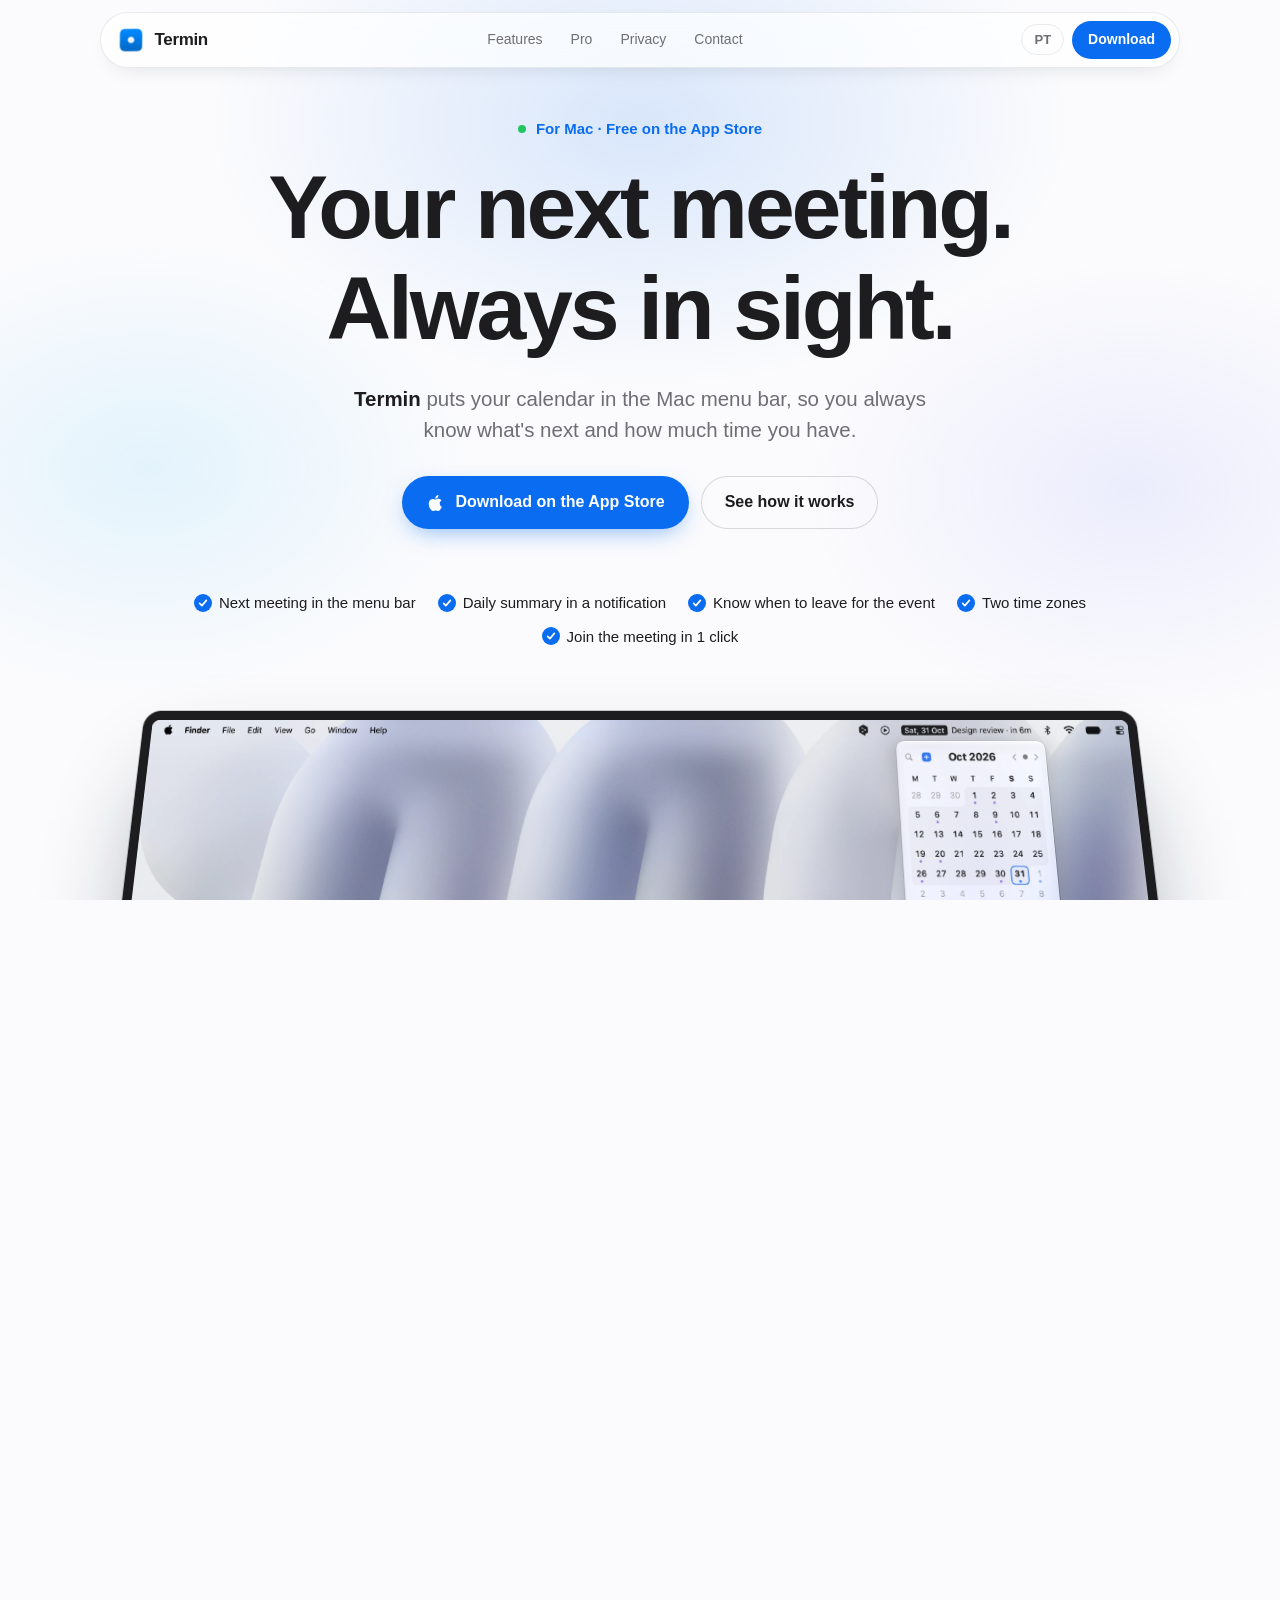
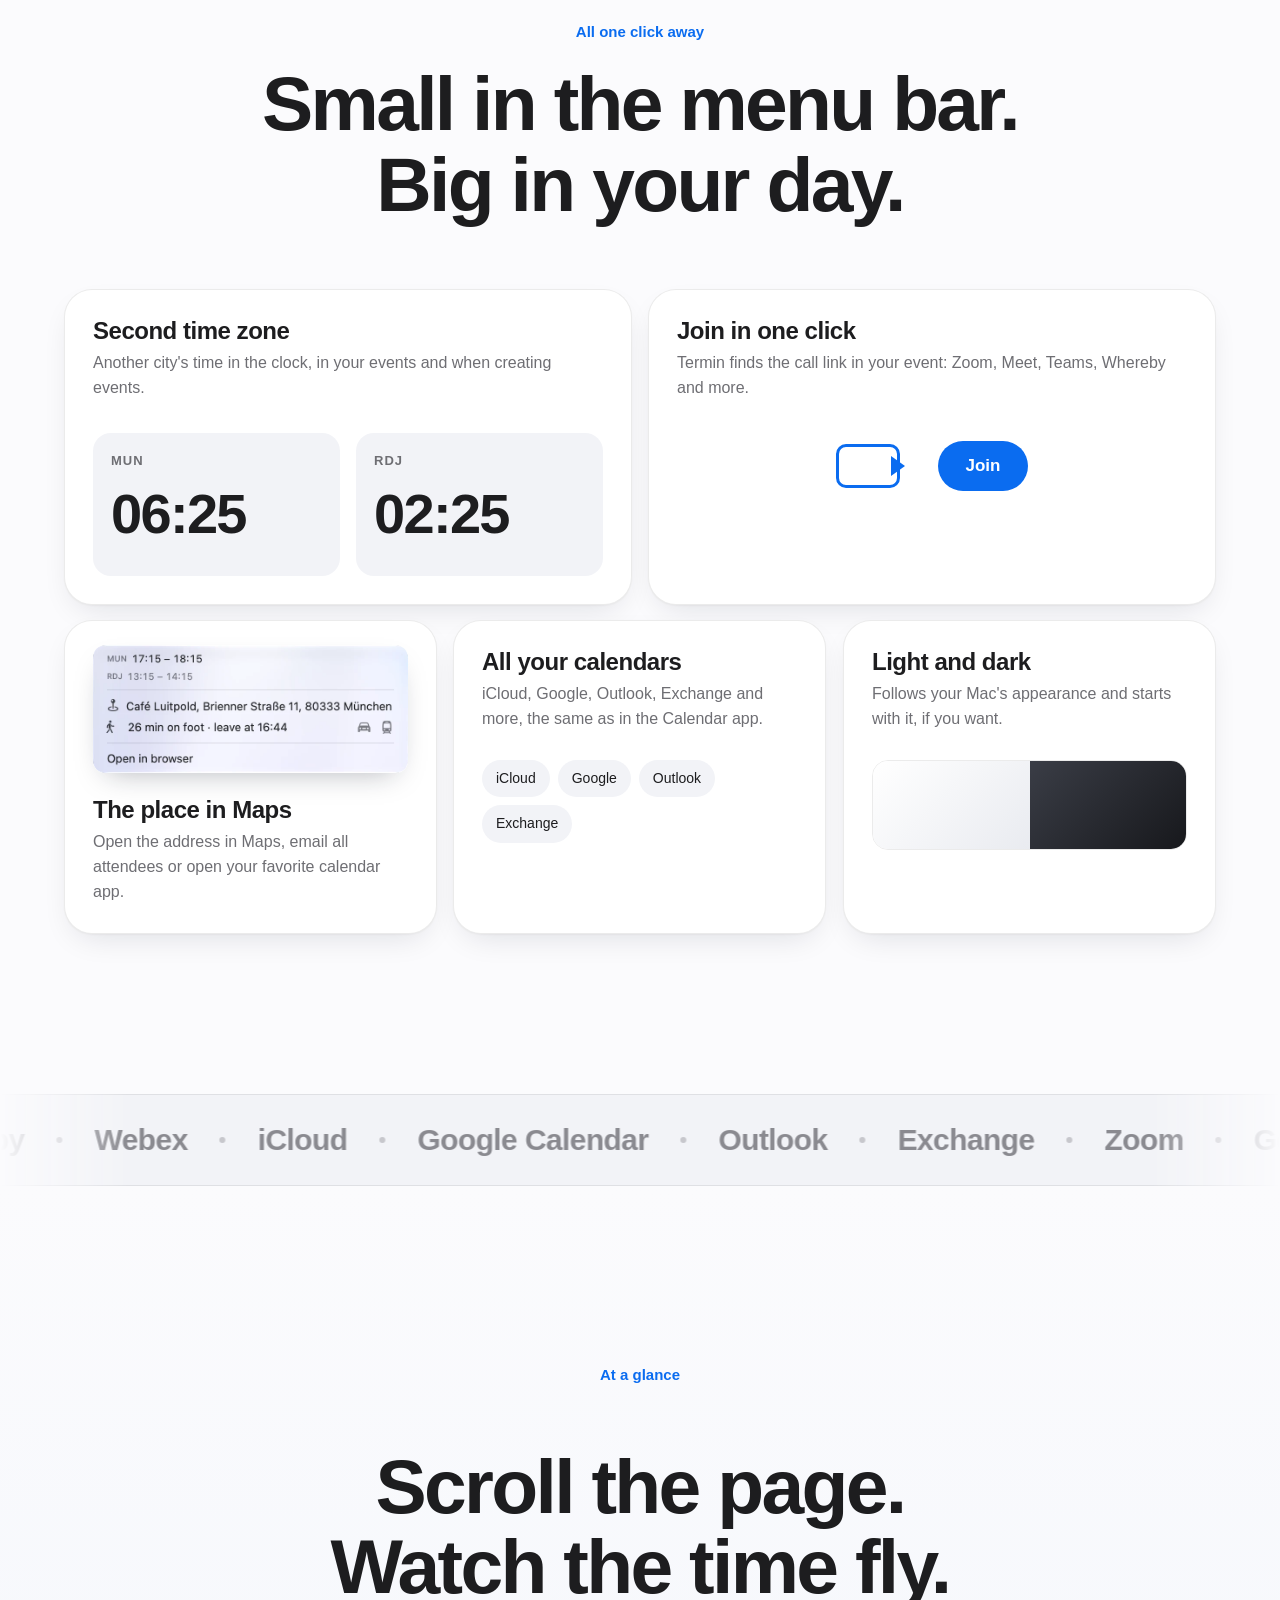
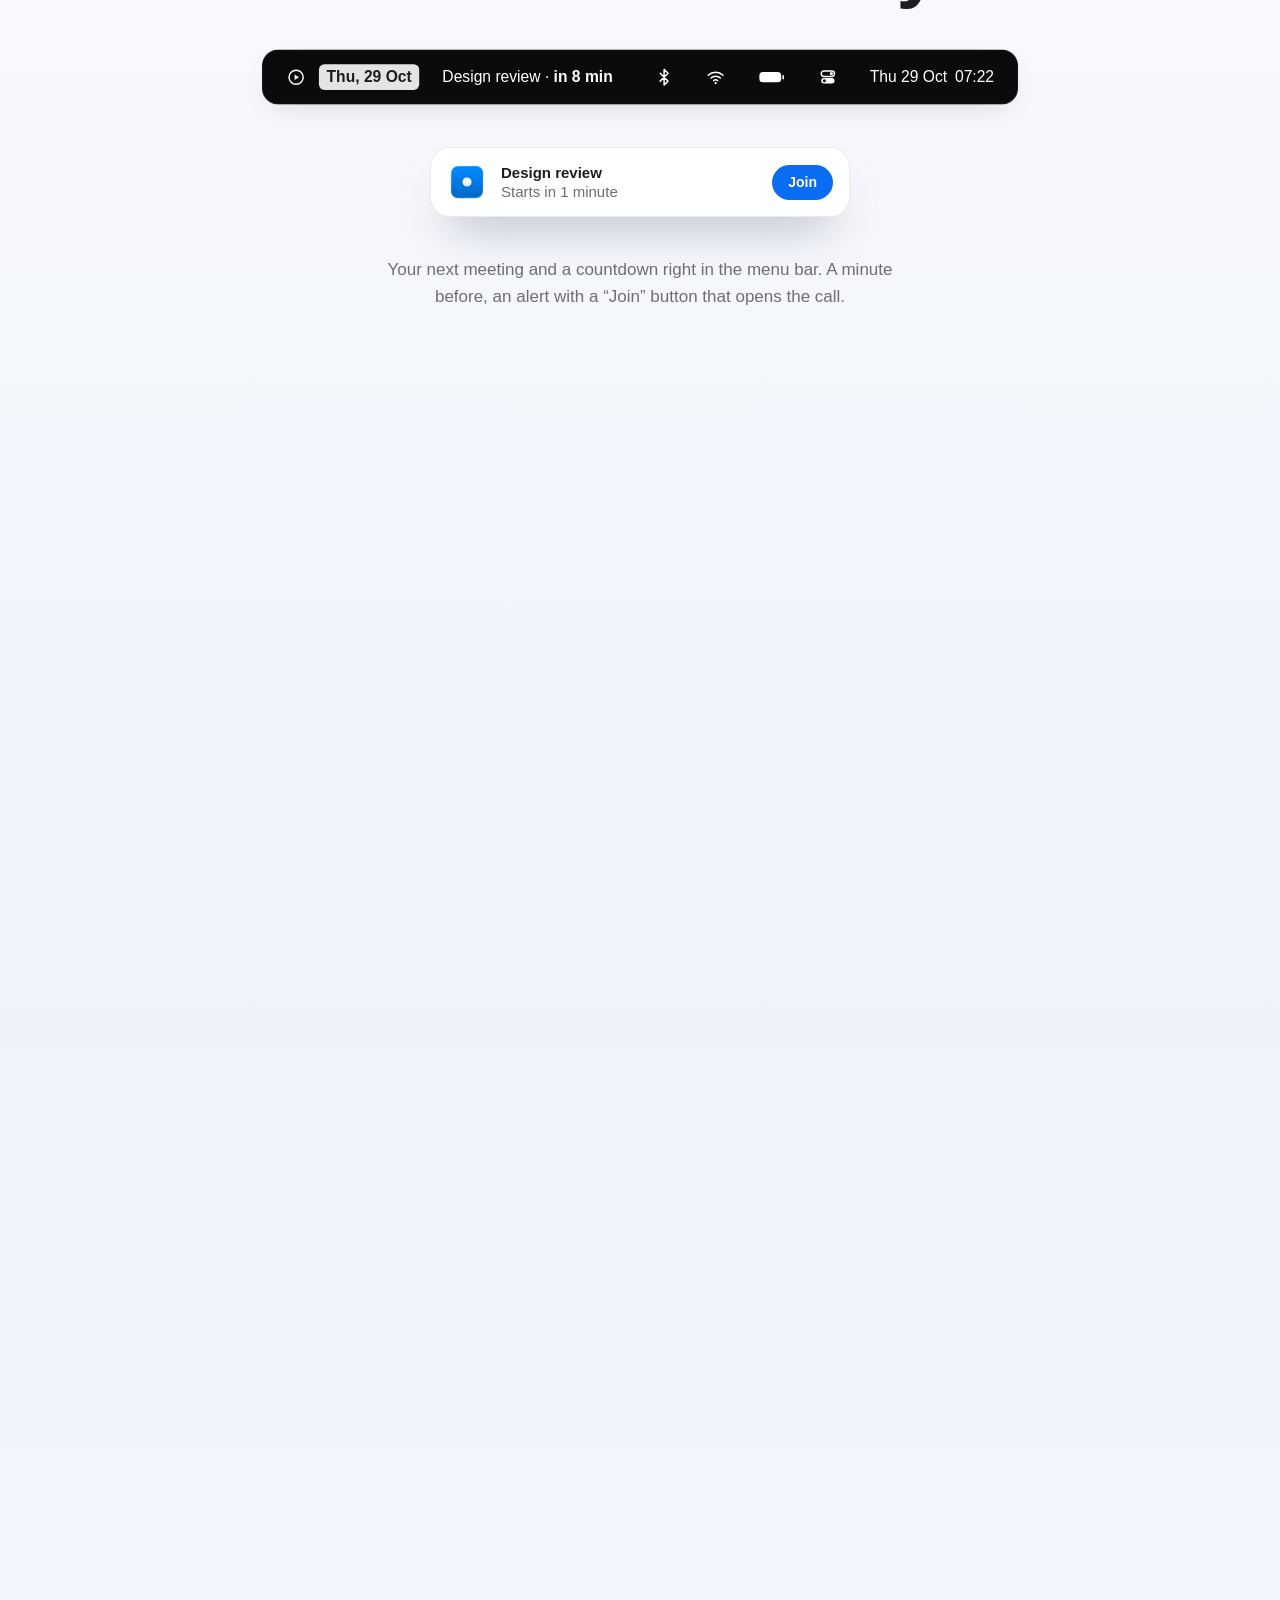
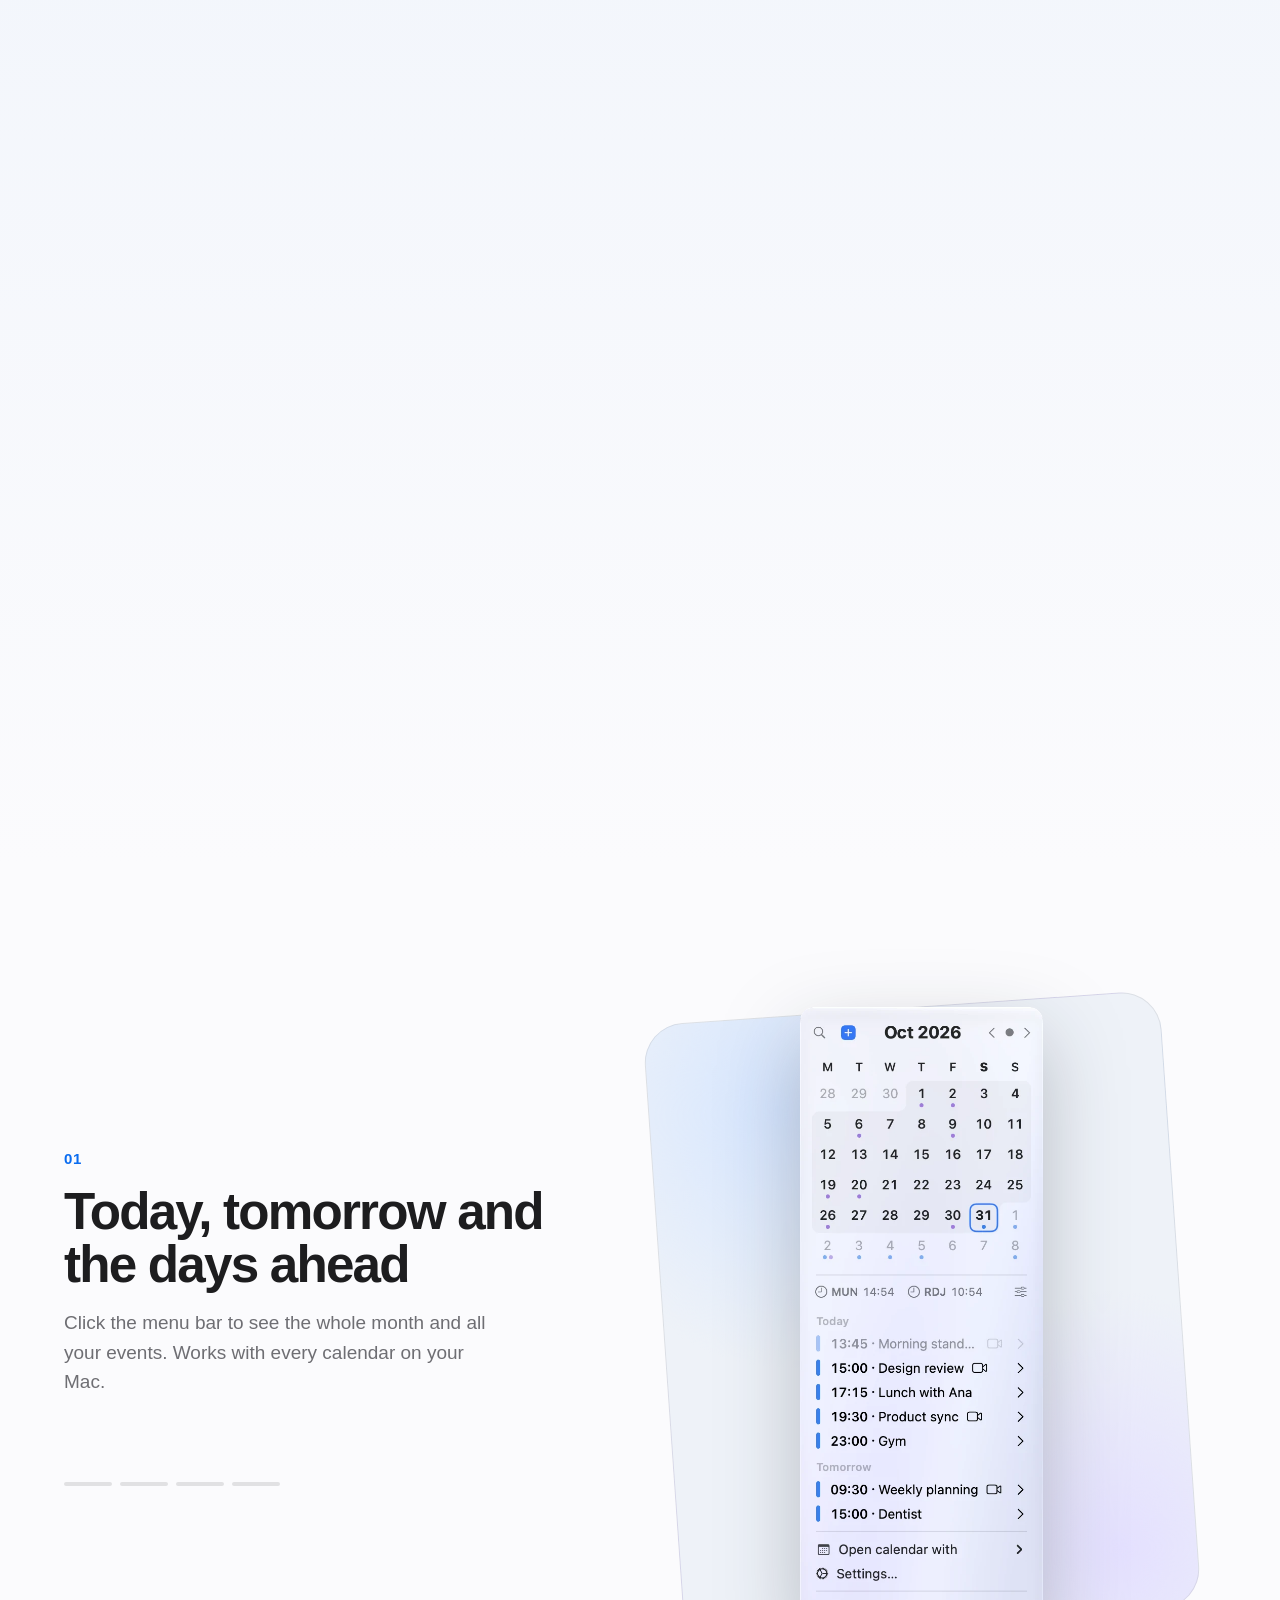
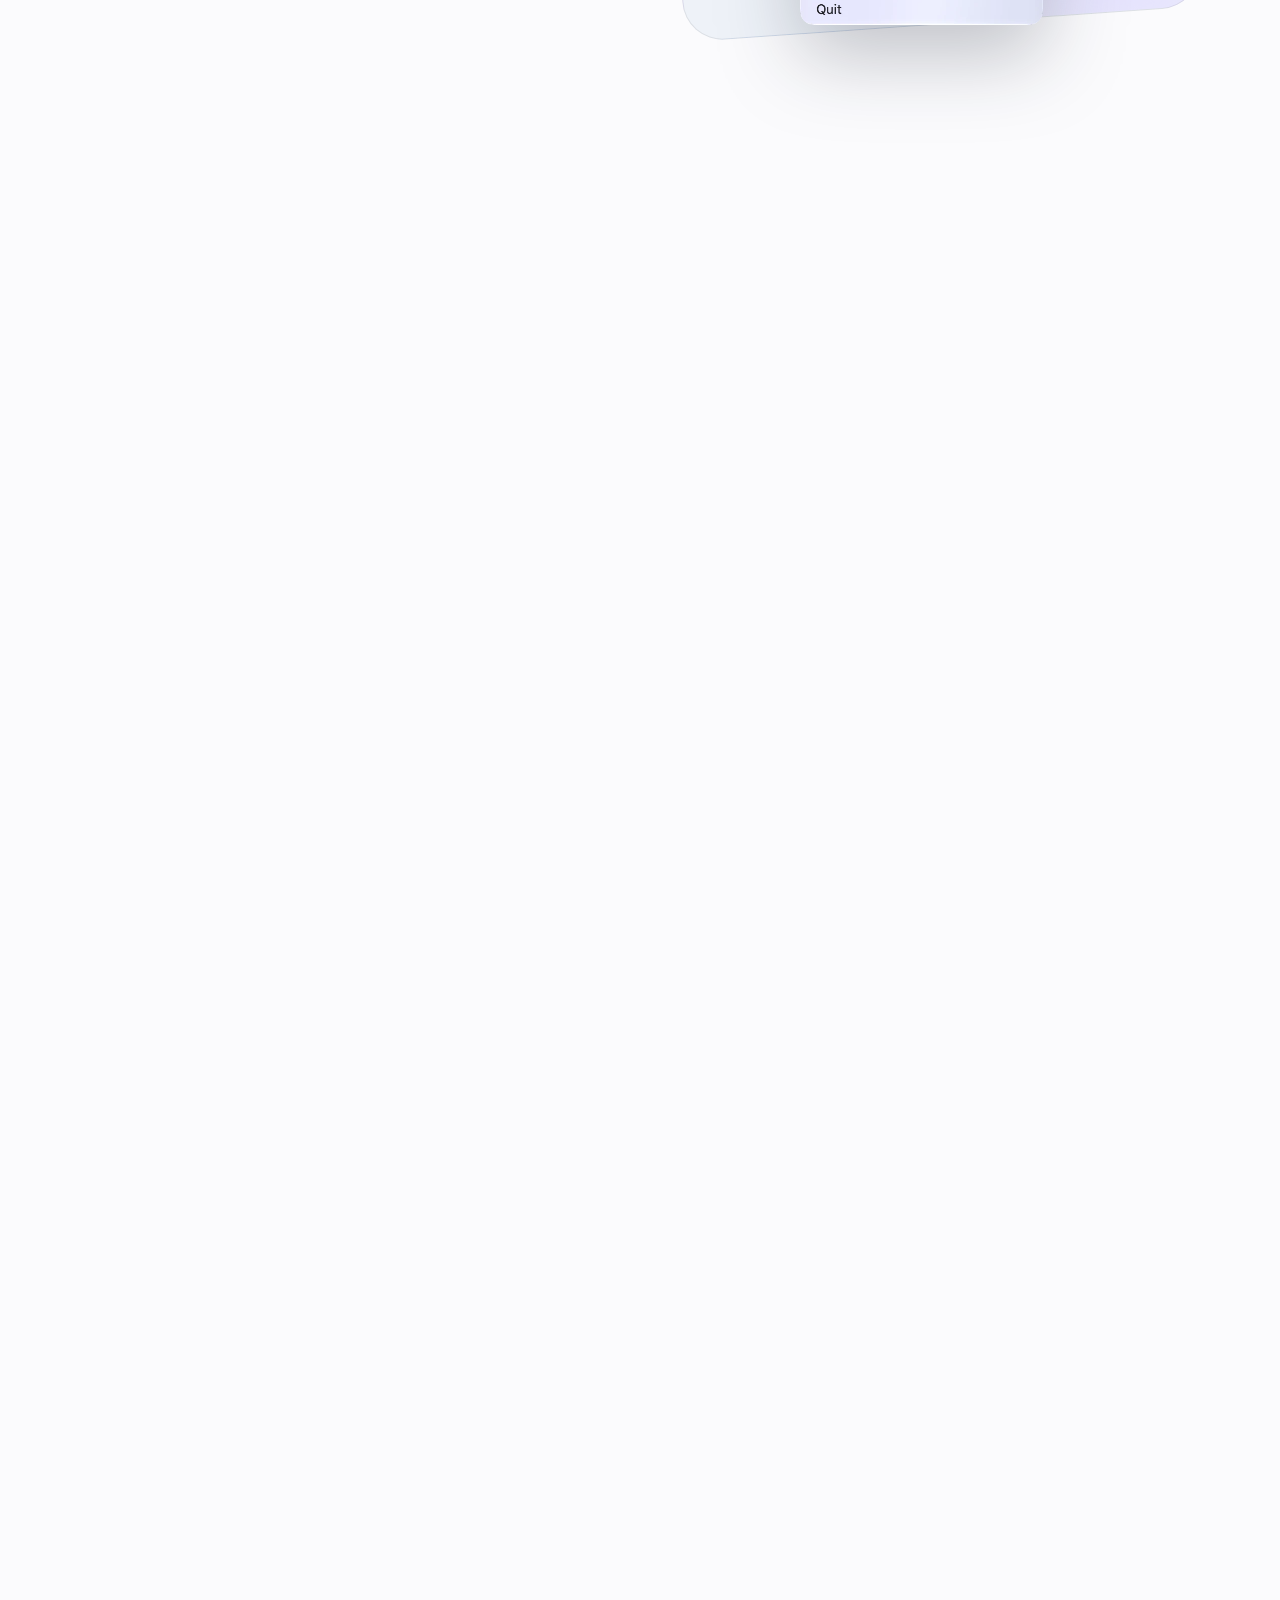
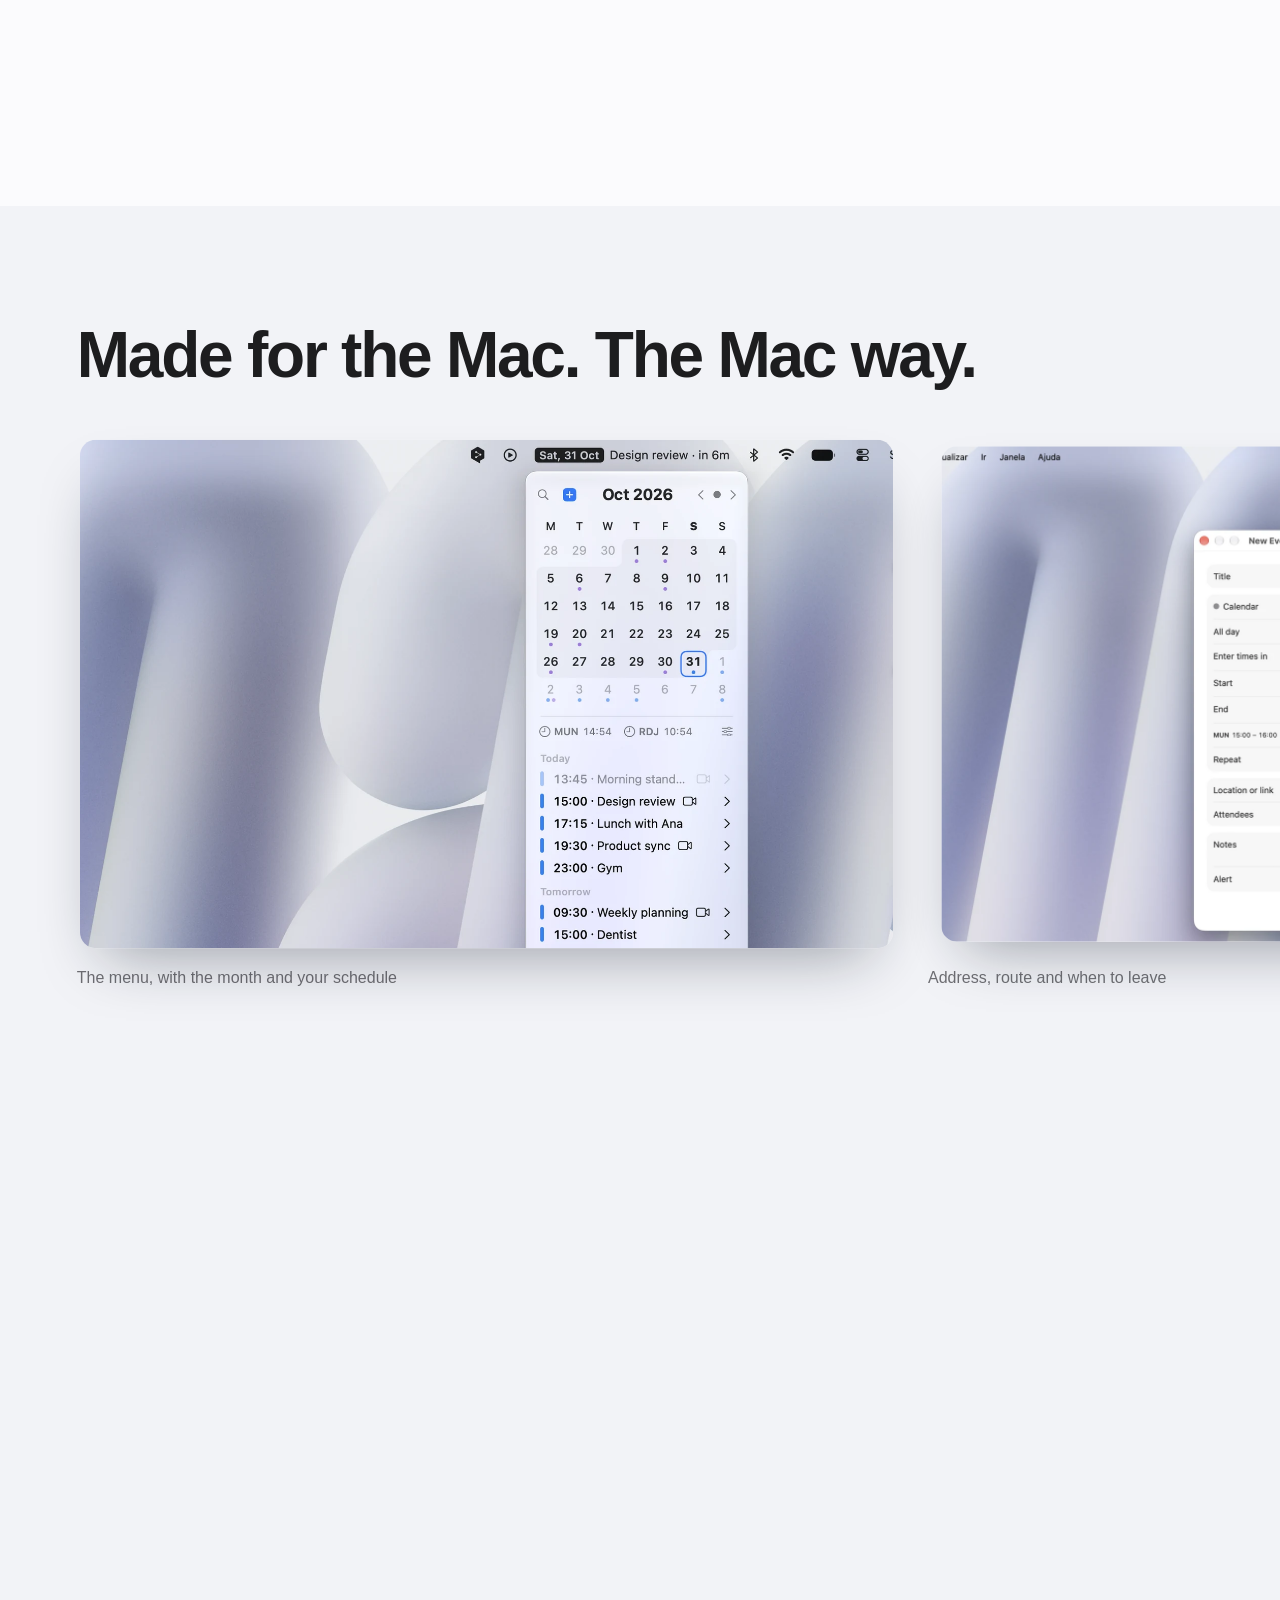
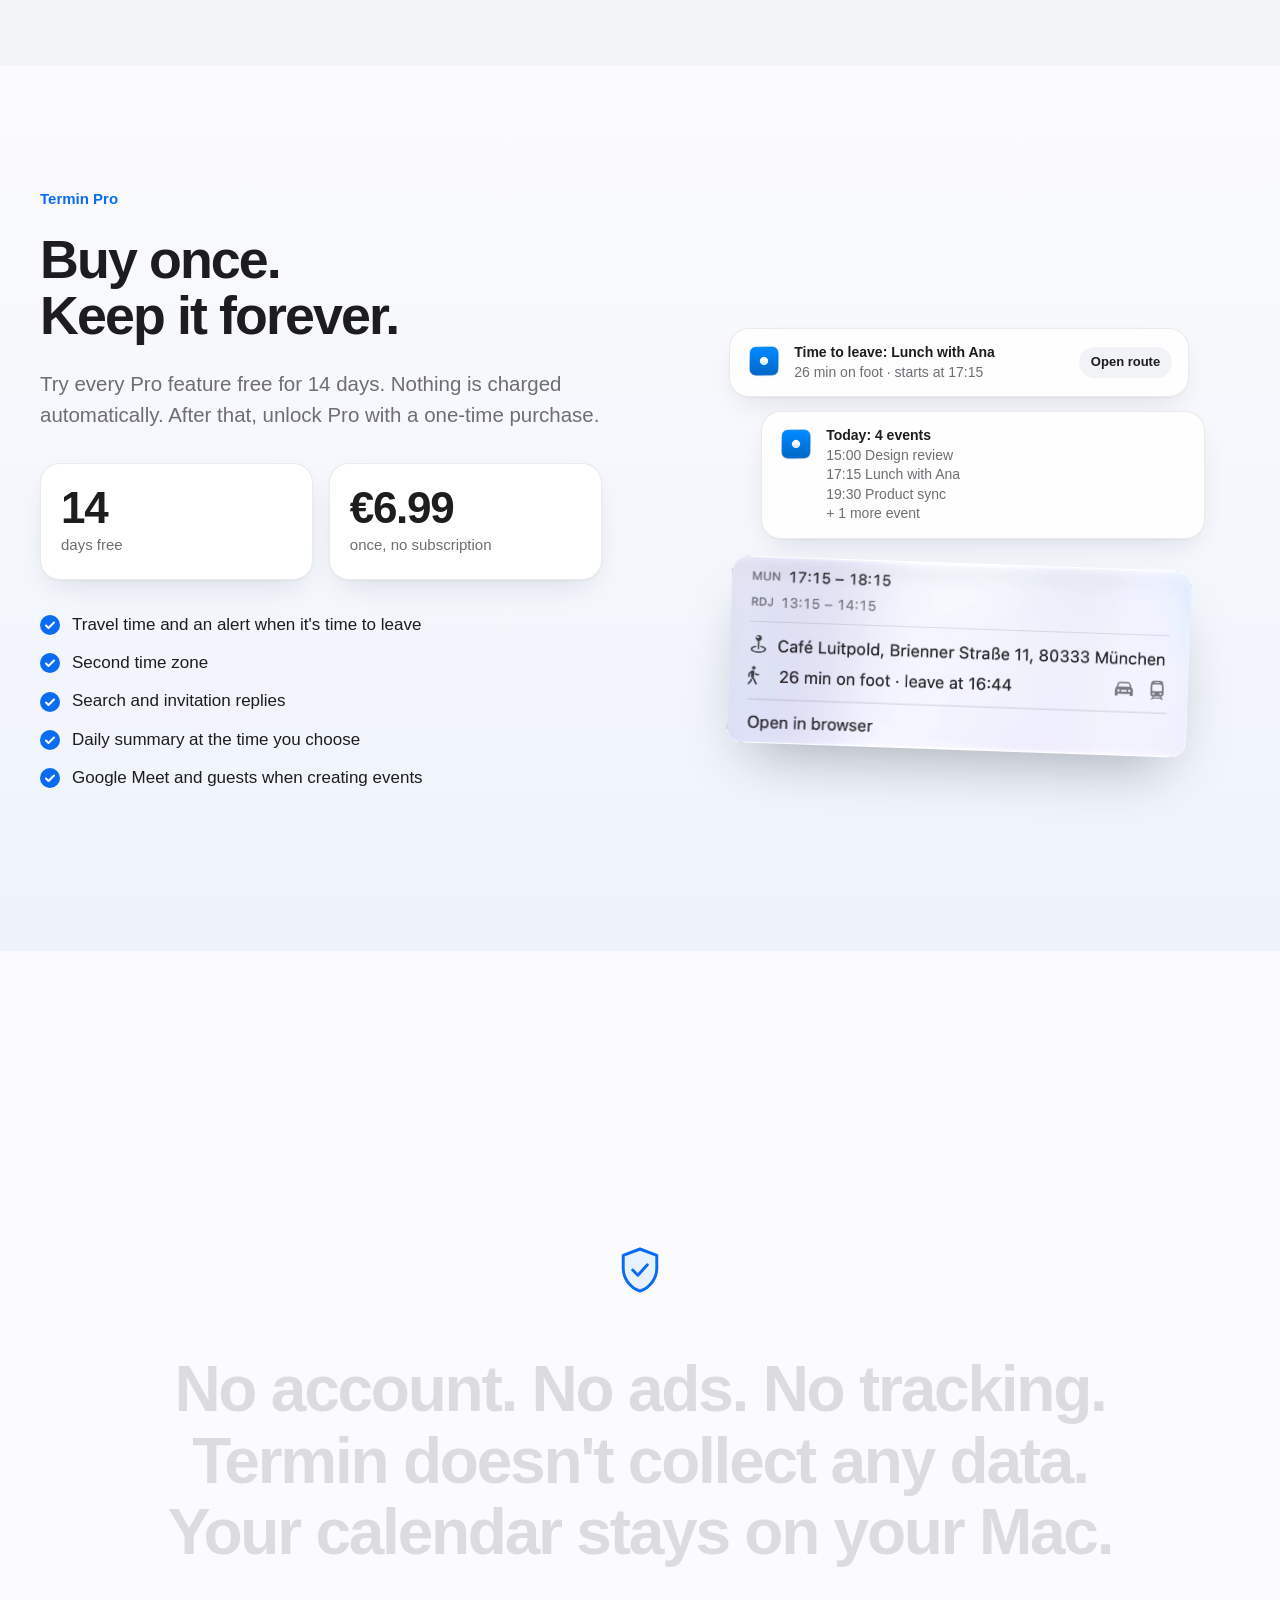
==== index.html @ 8d55aa84 "Landing: "Pequeno na barra" logo depois da abertura Co-Authored-By: Claude Opus 5.5 <noreply@anthrop" ====
<!doctype html>
<html lang="pt-BR">
<head>
<meta charset="utf-8">
<meta name="viewport" content="width=device-width, initial-scale=1">
<title>Termin – Sua próxima reunião na barra de menus do Mac</title>
<meta name="description" content="O Termin coloca a sua próxima reunião na barra de menus do Mac. Entre nas chamadas com um clique, saiba a hora de sair e veja dois fusos horários.">
<meta property="og:title" content="Termin – Sua próxima reunião, sempre à vista">
<meta property="og:description" content="Sua agenda na barra de menus do Mac. Sem conta, sem anúncios, sem rastreamento.">
<meta property="og:image" content="https://termin-app.com/img/tela.webp">
<meta property="og:url" content="https://termin-app.com/">
<link rel="canonical" href="https://termin-app.com/">
<meta name="theme-color" content="#fbfbfd">
<link rel="icon" href="img/icon.png">
<link rel="stylesheet" href="landing.css?v=18">
  <!-- Umami: estatísticas do site, sem cookies; só conta em termin-app.com -->
  <script defer src="https://cloud.umami.is/script.js" data-website-id="2b78b34d-9ec8-4ce2-b9a3-627e3583dc4f" data-domains="termin-app.com"></script>
</head>
<body>

<div class="progress" aria-hidden="true"></div>

<header class="nav">
  <a class="brand" href="#top"><img src="img/icon.png" alt=""><span>Termin</span></a>
  <nav>
    <a href="#recursos" data-i18n="nav.features">Recursos</a>
    <a href="#pro">Pro</a>
    <a href="#privacidade" data-i18n="nav.privacy">Privacidade</a>
    <button type="button" class="link-btn" data-contact data-umami-event="Abriu contato" data-umami-event-local="menu" data-i18n="foot.contact">Contato</button>
  </nav>
  <div class="nav-end">
    <button class="lang" type="button" aria-label="Language" data-umami-event="Trocou idioma">EN</button>
    <a class="btn btn-small store-link" href="#baixar" data-umami-event="Clique App Store" data-umami-event-local="menu" data-i18n="cta.short">Baixar</a>
  </div>
</header>

<main id="top">

  <!-- 1. Abertura: o Mac inclinado que se endireita com o scroll -->
  <section class="hero" data-scroll>
    <div class="sticky">
      <div class="glow" aria-hidden="true"></div>
      <div class="hero-text">
        <p class="eyebrow"><span class="dot"></span><span data-i18n="hero.eyebrow">Para Mac · Grátis na App Store</span></p>
        <h1>
          <span class="line"><span data-i18n="hero.t1">Sua próxima reunião.</span></span>
          <span class="line"><em data-i18n="hero.t2">Sempre à vista.</em></span>
        </h1>
        <p class="lead" data-i18n-html="hero.lead">O <b>Termin</b> coloca a sua agenda na barra de menus do Mac, para você sempre saber o que vem a seguir e quanto tempo ainda tem.</p>
        <div class="actions">
          <a class="btn store-link" href="#baixar" data-umami-event="Clique App Store" data-umami-event-local="topo"><svg viewBox="0 0 24 24" aria-hidden="true"><path d="M16.4 12.6c0-2.4 2-3.6 2.1-3.7-1.1-1.7-2.9-1.9-3.5-1.9-1.5-.2-2.9.9-3.7.9-.8 0-1.9-.9-3.2-.8-1.6 0-3.1 1-4 2.4-1.7 3-.4 7.4 1.2 9.8.8 1.2 1.8 2.5 3 2.4 1.2 0 1.7-.8 3.1-.8 1.5 0 1.9.8 3.2.8 1.3 0 2.2-1.2 3-2.4.9-1.4 1.3-2.7 1.3-2.8-.1 0-2.5-1-2.5-3.9zM14 5.5c.7-.8 1.1-1.9 1-3-1 0-2.1.7-2.8 1.5-.6.7-1.2 1.8-1 2.9 1 .1 2.1-.6 2.8-1.4z"/></svg><span data-i18n="cta.store">Baixar na App Store</span></a>
          <a class="btn btn-ghost" href="#recursos" data-umami-event="Ver como funciona" data-i18n="hero.more">Ver como funciona</a>
        </div>
        <ul class="perks">
          <li><svg viewBox="0 0 16 16" aria-hidden="true"><path d="M3.5 8.5l3 3 6-7"/></svg><span data-i18n="hero.p1">Próxima reunião na barra de menus</span></li>
          <li><svg viewBox="0 0 16 16" aria-hidden="true"><path d="M3.5 8.5l3 3 6-7"/></svg><span data-i18n="hero.p2">Resumo do dia numa notificação</span></li>
          <li><svg viewBox="0 0 16 16" aria-hidden="true"><path d="M3.5 8.5l3 3 6-7"/></svg><span data-i18n="hero.p3">Aviso da hora de sair para o evento</span></li>
          <li><svg viewBox="0 0 16 16" aria-hidden="true"><path d="M3.5 8.5l3 3 6-7"/></svg><span data-i18n="hero.p4">Dois fusos horários</span></li>
          <li><svg viewBox="0 0 16 16" aria-hidden="true"><path d="M3.5 8.5l3 3 6-7"/></svg><span data-i18n="hero.p5">Entrar na reunião com 1 clique</span></li>
        </ul>
      </div>
      <div class="mac">
        <div class="mac-screen">
          <img src="img/tela.webp" alt="O menu do Termin aberto na barra de menus do Mac" width="3168" height="1980">
        </div>
        <div class="mac-base" aria-hidden="true"></div>
      </div>
    </div>
  </section>

  <!-- 2. Grade de recursos: logo depois do zoom no Mac -->
  <section class="bento-wrap" id="recursos" data-track="2 detalhes">
    <p class="eyebrow center reveal" data-i18n="b.eyebrow">Tudo num clique</p>
    <h2 class="center reveal" data-i18n-html="b.title">Pequeno na barra.<br><em>Grande no dia a dia.</em></h2>
    <div class="bento">
      <div class="card tz reveal">
        <h3 data-i18n="b.tz.t">Segundo fuso horário</h3>
        <p data-i18n="b.tz.p">O horário de outra cidade no relógio, nos eventos e ao criar eventos.</p>
        <div class="clocks">
          <div><span>MUN</span><b data-tz="Europe/Berlin">--:--</b></div>
          <div><span>RDJ</span><b data-tz="America/Sao_Paulo">--:--</b></div>
        </div>
      </div>
      <div class="card join reveal">
        <h3 data-i18n="b.join.t">Entre com um clique</h3>
        <p data-i18n="b.join.p">O Termin encontra o link da chamada no evento: Zoom, Meet, Teams, Whereby e outros.</p>
        <div class="join-demo"><span class="cam"></span><span class="join-pill" data-i18n="cd.join">Entrar</span></div>
      </div>
      <div class="card detail reveal">
        <img src="img/deslocamento-detalhe.webp" alt="" loading="lazy">
        <h3 data-i18n="b.map.t">O local no Mapas</h3>
        <p data-i18n="b.map.p">Abra o endereço no Mapas, mande e-mail para os participantes ou abra seu app de calendário preferido.</p>
      </div>
      <div class="card all reveal">
        <h3 data-i18n="b.cal.t">Todas as suas agendas</h3>
        <p data-i18n="b.cal.p">iCloud, Google, Outlook, Exchange e outras, as mesmas do app Calendário.</p>
        <div class="chips"><span>iCloud</span><span>Google</span><span>Outlook</span><span>Exchange</span></div>
      </div>
      <div class="card theme reveal">
        <h3 data-i18n="b.theme.t">Claro e escuro</h3>
        <p data-i18n="b.theme.p">Segue a aparência do seu Mac e abre junto com ele, se você quiser.</p>
        <div class="theme-demo" aria-hidden="true"><span></span><span></span></div>
      </div>
    </div>
  </section>

  <!-- 3. Faixa de compatibilidade que corre com o scroll -->
  <section class="marquee" aria-label="Compatível com">
    <div class="track">
      <span>iCloud</span><i></i><span>Google Calendar</span><i></i><span>Outlook</span><i></i><span>Exchange</span><i></i><span>Zoom</span><i></i><span>Google Meet</span><i></i><span>Microsoft Teams</span><i></i><span>Whereby</span><i></i><span>Webex</span><i></i>
      <span>iCloud</span><i></i><span>Google Calendar</span><i></i><span>Outlook</span><i></i><span>Exchange</span><i></i><span>Zoom</span><i></i><span>Google Meet</span><i></i><span>Microsoft Teams</span><i></i><span>Whereby</span><i></i><span>Webex</span><i></i>
    </div>
  </section>

  <!-- 4. A contagem regressiva que anda com o scroll -->
  <section class="countdown" data-scroll data-track="3 contagem">
    <div class="sticky">
      <p class="eyebrow center" data-i18n="cd.eyebrow">Num relance</p>
      <h2 class="center" data-i18n-html="cd.title">Role a página.<br><em>O tempo passa.</em></h2>
      <div class="menubar" aria-hidden="true">
        <svg class="mb-play" viewBox="0 0 24 24"><circle cx="12" cy="12" r="9"/><path d="M10 8.5v7l5.5-3.5z" class="fill"/></svg>
        <span class="mb-date" data-i18n="cd.date">Qui, 29 out</span>
        <span class="mb-title">Design review · <b class="mb-left">em 8 min</b></span>
        <span class="mb-icons">
          <svg viewBox="0 0 24 24"><path d="M7 7l10 10-5 5V2l5 5L7 17"/></svg>
          <svg viewBox="0 0 24 24"><path d="M2.5 9.5a14 14 0 0 1 19 0M6 13a9 9 0 0 1 12 0M9.4 16.4a4 4 0 0 1 5.2 0"/><circle cx="12" cy="19.6" r="1.4" class="fill"/></svg>
          <svg class="mb-battery" viewBox="0 0 34 24"><rect x="1.5" y="5.5" width="28" height="13" rx="4.5" class="fill"/><path d="M32 10v4"/></svg>
          <svg viewBox="0 0 24 24"><rect x="3.5" y="4" width="17" height="7" rx="3.5"/><circle cx="16.5" cy="7.5" r="2" class="fill"/><rect x="3.5" y="13" width="17" height="7" rx="3.5" class="fill"/><circle cx="7.5" cy="16.5" r="2" class="hole"/></svg>
        </span>
        <span class="mb-day" data-i18n="cd.day">Qui 29 out</span>
        <span class="mb-clock">07:22</span>
      </div>
      <div class="toast" aria-hidden="true">
        <img src="img/icon.png" alt="">
        <div><b>Design review</b><span data-i18n="cd.toast">Começa em 1 minuto</span></div>
        <span class="toast-btn" data-i18n="cd.join">Entrar</span>
      </div>
      <p class="cd-caption center" data-i18n="cd.caption">A próxima reunião e a contagem regressiva direto na barra de menus. Um minuto antes, um aviso com o botão “Entrar”, que abre a chamada.</p>
    </div>
  </section>

  <!-- 5. História dos recursos: o texto muda e a imagem troca ao rolar -->
  <section class="story" data-scroll data-track="4 passos">
    <div class="sticky">
      <div class="story-text">
        <article class="step" data-step="0">
          <span class="num">01</span>
          <h3 data-i18n="s1.t">Hoje, amanhã e os próximos dias</h3>
          <p data-i18n="s1.p">Clique na barra e veja o mês inteiro e todos os seus eventos. Funciona com todas as agendas do seu Mac.</p>
        </article>
        <article class="step" data-step="1">
          <span class="num">02</span>
          <h3 data-i18n="s2.t">Saiba a hora de sair</h3>
          <p data-i18n="s2.p">Quanto tempo leva até cada evento, de carro, transporte público ou a pé, e um aviso na hora de sair.</p>
        </article>
        <article class="step" data-step="2">
          <span class="num">03</span>
          <h3 data-i18n="s3.t">Encontre qualquer evento</h3>
          <p data-i18n="s3.p">Busque por título ou participante e responda aos convites sem abrir outro app.</p>
        </article>
        <article class="step" data-step="3">
          <span class="num">04</span>
          <h3 data-i18n="s4.t">Crie eventos em segundos</h3>
          <p data-i18n="s4.p">Com link do Google Meet, convidados, alerta e um segundo fuso horário, direto da barra de menus.</p>
        </article>
        <div class="bars" aria-hidden="true"><i></i><i></i><i></i><i></i></div>
      </div>
      <div class="stage">
        <div class="stage-bg" aria-hidden="true"></div>
        <img class="shot" data-shot="0" src="img/menu.webp" alt="Calendário do mês e lista de eventos do Termin" loading="lazy">
        <img class="shot" data-shot="1" src="img/deslocamento.webp" alt="Tempo de deslocamento até o evento" loading="lazy">
        <img class="shot" data-shot="2" src="img/busca.webp" alt="Busca de eventos" loading="lazy">
        <img class="shot" data-shot="3" src="img/novo-evento.webp" alt="Janela de novo evento" loading="lazy">
      </div>
    </div>
  </section>

  <!-- 6. Galeria horizontal guiada pelo scroll vertical -->
  <section class="gallery" data-scroll data-track="5 galeria">
    <div class="sticky">
      <h2 class="gallery-title"><span data-i18n="g.t1">Feito para o Mac.</span> <em data-i18n="g.t2">Do jeito do Mac.</em></h2>
      <div class="rail">
        <figure><img src="img/galeria-1.webp" alt="" loading="lazy"><figcaption data-i18n="g.c1">O menu, com o mês e a agenda</figcaption></figure>
        <figure><img src="img/galeria-4.webp" alt="" loading="lazy"><figcaption data-i18n="g.c2">Endereço, rota e hora de sair</figcaption></figure>
        <figure><img src="img/galeria-3.webp" alt="" loading="lazy"><figcaption data-i18n="g.c3">Busca instantânea</figcaption></figure>
        <figure><img src="img/galeria-2.webp" alt="" loading="lazy"><figcaption data-i18n="g.c4">Novo evento com dois fusos</figcaption></figure>
      </div>
    </div>
  </section>

  <!-- 7. Termin Pro -->
  <section class="pro" id="pro" data-scroll data-track="6 pro">
    <div class="pro-inner">
      <div class="pro-copy">
        <p class="eyebrow reveal">Termin Pro</p>
        <h2 class="reveal" data-i18n-html="pro.title">Compre uma vez.<br><em>Use para sempre.</em></h2>
        <p class="lead reveal" data-i18n="pro.lead">Experimente todas as funções Pro grátis por 14 dias. Nada é cobrado automaticamente. Depois, libere o Pro com uma compra única.</p>
        <div class="price reveal">
          <div><b class="count" data-to="14">0</b><span data-i18n="pro.days">dias grátis</span></div>
          <div><b data-i18n="pro.price">6,99 €</b><span data-i18n="pro.once">uma vez, sem assinatura</span></div>
        </div>
        <ul class="pro-list reveal">
          <li data-i18n="pro.l1">Tempo de deslocamento e aviso na hora de sair</li>
          <li data-i18n="pro.l2">Segundo fuso horário</li>
          <li data-i18n="pro.l3">Busca e resposta a convites</li>
          <li data-i18n="pro.l5">Resumo do dia no horário que você escolher</li>
          <li data-i18n="pro.l4">Google Meet e convidados ao criar eventos</li>
        </ul>
      </div>
      <div class="pro-visual">
        <div class="notif">
          <img src="img/icon.png" alt="">
          <div><b data-i18n="pro.n1.t">Hora de sair: Lunch with Ana</b><span data-i18n="pro.n1.b">26 min a pé · começa às 17:15</span></div>
          <span class="notif-btn" data-i18n="pro.n1.a">Abrir rota</span>
        </div>
        <div class="notif">
          <img src="img/icon.png" alt="">
          <div><b data-i18n="pro.n2.t">Hoje: 4 eventos</b><span>15:00 Design review<br>17:15 Lunch with Ana<br>19:30 Product sync<br><span data-i18n="pro.n2.more">+ 1 outro evento</span></span></div>
        </div>
        <img class="pro-shot" src="img/deslocamento-detalhe.webp" alt="Endereço e tempo de deslocamento até o evento" loading="lazy">
      </div>
    </div>
  </section>

  <!-- 8. Privacidade: as palavras acendem com o scroll -->
  <section class="privacy" id="privacidade" data-scroll data-track="7 privacidade">
    <div class="sticky">
      <div class="shield" aria-hidden="true"><svg viewBox="0 0 24 24"><path d="M12 2 4 5v6c0 5 3.4 9.7 8 11 4.6-1.3 8-6 8-11V5l-8-3z"/><path d="m8.5 12 2.5 2.5 4.5-5" fill="none"/></svg></div>
      <p class="words" data-i18n="priv.text">Sem conta. Sem anúncios. Sem rastreamento. O Termin não coleta nenhum dado. Sua agenda fica no seu Mac.</p>
    </div>
  </section>

  <!-- 9. Chamada final -->
  <section class="final" id="baixar" data-track="8 final">
    <img class="final-icon reveal" src="img/icon.png" alt="">
    <h2 class="reveal" data-i18n-html="final.title">Nunca mais chegue<br><em>atrasado numa reunião.</em></h2>
    <p class="lead reveal" data-i18n="final.lead">Grátis na Mac App Store. Termin Pro grátis por 14 dias.</p>
    <a class="btn btn-big store-link reveal" href="#baixar" data-umami-event="Clique App Store" data-umami-event-local="final"><svg viewBox="0 0 24 24" aria-hidden="true"><path d="M16.4 12.6c0-2.4 2-3.6 2.1-3.7-1.1-1.7-2.9-1.9-3.5-1.9-1.5-.2-2.9.9-3.7.9-.8 0-1.9-.9-3.2-.8-1.6 0-3.1 1-4 2.4-1.7 3-.4 7.4 1.2 9.8.8 1.2 1.8 2.5 3 2.4 1.2 0 1.7-.8 3.1-.8 1.5 0 1.9.8 3.2.8 1.3 0 2.2-1.2 3-2.4.9-1.4 1.3-2.7 1.3-2.8-.1 0-2.5-1-2.5-3.9zM14 5.5c.7-.8 1.1-1.9 1-3-1 0-2.1.7-2.8 1.5-.6.7-1.2 1.8-1 2.9 1 .1 2.1-.6 2.8-1.4z"/></svg><span data-i18n="cta.store">Baixar na App Store</span></a>
    <p class="small reveal" data-i18n="final.req">Requer macOS 14 ou posterior.</p>
  </section>
</main>

<footer class="foot">
  <span>© 2026 Termin</span>
  <a href="suporte.html" data-i18n="foot.support">Suporte</a>
  <a href="privacy.html" data-i18n="foot.privacy">Privacidade</a>
  <button type="button" class="link-btn" data-contact data-umami-event="Abriu contato" data-umami-event-local="rodape" data-i18n="foot.contact">Contato</button>
</footer>

<!-- Contato: abre pelo rodapé; a mensagem vai por e-mail via Web3Forms, sem expor o endereço -->
<dialog class="contact" aria-labelledby="contact-title">
  <button type="button" class="contact-close" aria-label="Fechar" data-close>×</button>
  <div class="maker">
    <span class="avatar"><img src="img/criador.webp" alt="" onerror="this.remove()"><span aria-hidden="true">M</span></span>
    <div>
      <p class="maker-name">Moreno</p>
      <p class="maker-role" data-i18n="ct.role">Criador do Termin</p>
    </div>
    <a class="linkedin" href="https://www.linkedin.com/in/morenolennertz/" target="_blank" rel="noopener" aria-label="LinkedIn">
      <svg viewBox="0 0 24 24" aria-hidden="true"><path d="M4.98 3.5a2.5 2.5 0 1 1 0 5 2.5 2.5 0 0 1 0-5zM3 9.5h4v11H3zM9.5 9.5h3.8v1.6h.06c.53-1 1.83-2.06 3.77-2.06 4.03 0 4.77 2.65 4.77 6.1v5.36h-4v-4.75c0-1.13-.02-2.59-1.58-2.59-1.58 0-1.82 1.23-1.82 2.5v4.84h-4z"/></svg>
    </a>
  </div>
  <h2 id="contact-title" data-i18n="ct.title">Fale comigo</h2>
  <p class="contact-lead" data-i18n="ct.lead">Dúvida, ideia ou problema com o Termin? Escreva aqui e eu respondo pessoalmente, normalmente em poucos dias.</p>
  <form class="contact-form" novalidate>
    <input type="hidden" name="access_key" value="7bbce34b-218b-4dae-94d8-d4169a8a37c3">
    <input type="hidden" name="subject" value="Termin: nova mensagem pelo site">
    <input type="checkbox" name="botcheck" class="hp" tabindex="-1" autocomplete="off">
    <label><span data-i18n="ct.name">Nome</span><input name="name" required autocomplete="name"></label>
    <label><span data-i18n="ct.email">E-mail</span><input name="email" type="email" required autocomplete="email"></label>
    <label><span data-i18n="ct.msg">Mensagem</span><textarea name="message" rows="5" required></textarea></label>
    <button class="btn" type="submit" data-i18n="ct.send">Enviar mensagem</button>
    <p class="contact-status" role="status" aria-live="polite"></p>
  </form>
</dialog>

<script src="landing.js?v=24"></script>
</body>
</html>
---- landing.css ----
:root {
  --bg: #fbfbfd;
  --bg2: #f2f3f7;
  --ink: #1d1d1f;
  --muted: #6e6e73;
  --soft: #86868b;
  --line: rgba(0, 0, 0, 0.08);
  --card: #ffffff;
  --blue: #0a6cf0;
  --blue-soft: #e8f1fe;
  --shadow: 0 1px 2px rgba(0, 0, 0, .04), 0 12px 32px -12px rgba(16, 24, 40, .14);
  --sans: -apple-system, BlinkMacSystemFont, "SF Pro Display", "Helvetica Neue", Inter, Arial, sans-serif;
  color-scheme: light;
}
* { box-sizing: border-box; }
html { scroll-behavior: smooth; }
body {
  margin: 0;
  background: var(--bg);
  color: var(--ink);
  font: 17px/1.55 var(--sans);
  -webkit-font-smoothing: antialiased;
  overflow-x: clip;
}
img { display: block; max-width: 100%; height: auto; }
a { color: inherit; text-decoration: none; }
h1, h2, h3 { margin: 0; letter-spacing: -0.035em; line-height: 1.05; font-weight: 700; }
h2 { font-size: clamp(40px, 6vw, 80px); }
/* Quebra as linhas dos títulos de forma equilibrada, sem uma palavra sozinha */
h1, h2 { text-wrap: balance; }
/* O título do Pro fica em meia coluna: menor para cada frase caber numa linha */
.pro-copy h2 { font-size: clamp(36px, 4.2vw, 60px); }
/* Segunda linha dos títulos: mesma fonte, em cinza */
em { font-style: normal; }
.center { text-align: center; }
.lead { color: var(--muted); font-size: clamp(17px, 1.6vw, 21px); max-width: 600px; }
.small { color: var(--muted); font-size: 14px; }

.eyebrow {
  display: inline-flex; align-items: center; gap: 10px;
  margin: 0 0 20px;
  color: var(--blue); font-size: 15px; font-weight: 600;
}
.eyebrow.center { display: flex; justify-content: center; }
.dot { width: 8px; height: 8px; border-radius: 50%; background: #22c55e; box-shadow: 0 0 0 0 rgba(34, 197, 94, .5); animation: pulse 2s infinite; }
@keyframes pulse { 70% { box-shadow: 0 0 0 10px rgba(34, 197, 94, 0); } 100% { box-shadow: 0 0 0 0 rgba(34, 197, 94, 0); } }

/* Botões */
.btn {
  display: inline-flex; align-items: center; gap: 10px;
  padding: 14px 24px; border-radius: 999px;
  background: var(--blue); color: #fff;
  font-weight: 600; font-size: 16px;
  transition: transform .25s cubic-bezier(.2, .8, .2, 1), box-shadow .25s, background .25s;
  box-shadow: 0 8px 24px -8px rgba(10, 108, 240, .55);
}
.btn:hover { transform: translateY(-2px); background: #0860d8; box-shadow: 0 14px 30px -10px rgba(10, 108, 240, .7); }
.btn svg { width: 20px; height: 20px; fill: currentColor; }
.btn-ghost { background: transparent; color: var(--ink); box-shadow: inset 0 0 0 1px rgba(0, 0, 0, .14); }
.btn-ghost:hover { background: rgba(0, 0, 0, .03); box-shadow: inset 0 0 0 1px rgba(0, 0, 0, .25); }
.btn-small { padding: 8px 16px; font-size: 14px; box-shadow: none; }
.btn-big { padding: 18px 32px; font-size: 18px; }

/* Barra de progresso e navegação */
.progress {
  position: fixed; inset: 0 0 auto 0; height: 2px; z-index: 60;
  background: var(--blue);
  transform-origin: 0 50%; transform: scaleX(var(--page, 0));
}
.nav {
  position: fixed; top: 12px; left: 50%; z-index: 50;
  transform: translateX(-50%);
  width: min(1080px, calc(100% - 32px));
  display: flex; align-items: center; justify-content: space-between; gap: 16px;
  padding: 8px 8px 8px 16px; border-radius: 999px;
  background: rgba(255, 255, 255, .72);
  backdrop-filter: blur(20px) saturate(180%); -webkit-backdrop-filter: blur(20px) saturate(180%);
  border: 1px solid var(--line);
  box-shadow: 0 8px 24px -16px rgba(16, 24, 40, .25);
}
.brand { display: flex; align-items: center; gap: 10px; font-weight: 700; letter-spacing: -0.02em; }
.brand img { width: 28px; height: 28px; }
.nav nav { display: flex; gap: 28px; font-size: 14px; color: var(--muted); }
.nav nav a:hover { color: var(--ink); }
.nav-end { display: flex; align-items: center; gap: 8px; }
.lang {
  font: 600 13px var(--sans); color: var(--muted); cursor: pointer;
  background: transparent; border: 1px solid var(--line); border-radius: 999px; padding: 7px 12px;
}
.lang:hover { color: var(--ink); }

/* Seções com scroll: a altura dá a duração, o .sticky fica preso na tela */
[data-scroll] { --p: 0; position: relative; }
.sticky { position: sticky; top: 0; height: 100vh; height: 100svh; overflow: hidden; }

/* 1. Abertura */
.hero { height: 340vh; }
.hero .sticky { perspective: 1400px; }
.glow {
  position: absolute; inset: -20% -10% auto; height: 120%;
  background:
    radial-gradient(40% 35% at 50% 28%, rgba(10, 108, 240, .14), transparent 70%),
    radial-gradient(30% 30% at 18% 60%, rgba(56, 189, 248, .12), transparent 70%),
    radial-gradient(30% 30% at 82% 62%, rgba(129, 140, 248, .12), transparent 70%);
  transform: translateY(calc(var(--p) * -20%)) scale(calc(1 + var(--p) * .3));
}
.hero-text {
  position: absolute; left: 0; right: 0; top: 13vh;
  display: flex; flex-direction: column; align-items: center; text-align: center;
  padding: 0 16px;
  opacity: calc(1 - var(--p) * 4.5);
  transform: translateY(calc(var(--p) * -14vh)) scale(calc(1 - var(--p) * .12));
}
.hero h1 { font-size: clamp(44px, 7vw, 100px); }
.hero h1 .line { display: block; overflow: hidden; padding-bottom: .08em; }
.hero h1 .line > * { display: inline-block; animation: rise 1.1s cubic-bezier(.2, .8, .2, 1) both; }
.hero h1 .line:nth-child(2) > * { animation-delay: .12s; }
@keyframes rise { from { transform: translateY(110%); } }
.hero .lead b { color: var(--ink); font-weight: 600; }
.hero .lead { margin: 20px auto 30px; animation: fade 1.2s .35s both; }
.perks {
  list-style: none; margin: 32px auto 0; padding: 0; max-width: 900px;
  display: flex; flex-wrap: wrap; justify-content: center; gap: 10px 22px;
  font-size: 15px; font-weight: 500; color: var(--ink);
  animation: fade 1.2s .65s both;
}
.perks li { display: flex; align-items: center; gap: 7px; }
.perks svg {
  width: 18px; height: 18px; padding: 3px; border-radius: 50%; flex: none;
  background: var(--blue); fill: none; stroke: #fff; stroke-width: 2.2; stroke-linecap: round; stroke-linejoin: round;
}
.hero .actions { display: flex; flex-wrap: wrap; gap: 12px; justify-content: center; animation: fade 1.2s .5s both; }
@keyframes fade { from { opacity: 0; transform: translateY(20px); } }

.mac {
  position: absolute; left: 50%; top: 79vh;
  width: min(1100px, 90vw);
  /* o transform vem do landing.js: endireita o Mac e depois aproxima a câmera do calendário */
  transform-origin: 50% 0;
  transform: translateX(-50%) rotateX(20deg) scale(.9);
  animation: macIn 1.4s .2s cubic-bezier(.2, .8, .2, 1) both;
}
@keyframes macIn { from { opacity: 0; translate: 0 80px; } }
.mac-screen {
  position: relative; border-radius: 18px; overflow: hidden;
  border: 10px solid #1d1d1f;
  box-shadow: 0 50px 100px -30px rgba(16, 24, 40, .45), 0 0 0 1px rgba(0, 0, 0, .2);
}
.mac-base {
  height: 16px; margin: 0 -6%;
  background: linear-gradient(#e3e4e8, #b9bbc2);
  border-radius: 0 0 20px 20px / 0 0 14px 14px;
  box-shadow: 0 20px 30px -16px rgba(16, 24, 40, .35);
}

/* 2. Faixa */
.marquee {
  position: relative; z-index: 2;
  border-block: 1px solid var(--line); background: var(--bg2);
  padding: 22px 0; overflow: hidden;
  -webkit-mask: linear-gradient(90deg, transparent, #000 10%, #000 90%, transparent);
  mask: linear-gradient(90deg, transparent, #000 10%, #000 90%, transparent);
}
.track { display: flex; align-items: center; gap: 32px; width: max-content; will-change: transform; }
.track span { font-size: clamp(20px, 2.4vw, 30px); font-weight: 600; letter-spacing: -0.02em; color: #8a8a90; white-space: nowrap; }
.track i { width: 6px; height: 6px; border-radius: 50%; background: #c7c7cc; flex: none; }

/* 3. Contagem regressiva */
.countdown { height: 320vh; background: linear-gradient(var(--bg), #eef3fb 50%, var(--bg)); }
.countdown .sticky { display: flex; flex-direction: column; align-items: center; justify-content: center; gap: 40px; padding: 0 16px; }
.menubar {
  display: flex; align-items: center; gap: .9em;
  max-width: 100%;
  padding: 14px clamp(14px, 2vw, 26px); border-radius: 18px;
  background: #0b0b0d; color: #fff; border: 1px solid rgba(255, 255, 255, .08);
  font-size: clamp(12px, 1.35vw, 17px); font-weight: 500; white-space: nowrap;
  box-shadow: var(--shadow);
  transform: scale(calc(.92 + min(var(--p), .3) * .26));
}
.mb-date { background: #e4e4e6; color: #1d1d1f; border-radius: 6px; padding: 1px 8px; font-weight: 600; }
.mb-title { padding: 2px 10px; border-radius: 8px; transition: background .3s, color .3s; }
.mb-title b { font-weight: 600; font-variant-numeric: tabular-nums; }
.menubar.now .mb-title { background: var(--blue); color: #fff; }
.mb-icons { display: flex; align-items: center; gap: 2.1em; margin: 0 1.2em; }
.mb-icons svg, .mb-play { width: 1.2em; height: 1.2em; flex: none; fill: none; stroke: #fff; stroke-width: 1.9; stroke-linecap: round; stroke-linejoin: round; }
.mb-icons svg .fill, .mb-play .fill { fill: #fff; stroke: none; }
.mb-icons svg .hole { fill: #0b0b0d; stroke: none; }
.mb-icons .mb-battery { width: 1.75em; }
.mb-day { margin-right: -.4em; }
.mb-clock { font-variant-numeric: tabular-nums; }
.toast {
  display: flex; align-items: center; gap: 14px;
  width: min(420px, 100%); padding: 14px 16px; border-radius: 20px;
  background: rgba(255, 255, 255, .9); border: 1px solid var(--line);
  backdrop-filter: blur(24px); -webkit-backdrop-filter: blur(24px);
  box-shadow: 0 24px 48px -20px rgba(16, 24, 40, .35);
  opacity: 0; transform: translateY(30px) scale(.95);
  transition: opacity .5s, transform .6s cubic-bezier(.2, 1.4, .3, 1);
}
.toast.show { opacity: 1; transform: none; }
.toast img { width: 40px; height: 40px; }
.toast div { flex: 1; display: flex; flex-direction: column; font-size: 15px; line-height: 1.3; }
.toast div span { color: var(--muted); }
.toast-btn { background: var(--blue); color: #fff; padding: 7px 16px; border-radius: 999px; font-weight: 600; font-size: 14px; }
.cd-caption { color: var(--muted); max-width: 560px; margin: 0; }

/* 4. História dos recursos */
.story { height: 460vh; }
.story .sticky {
  display: grid; grid-template-columns: 1fr 1.15fr; align-items: center; gap: 4vw;
  max-width: 1200px; margin: 0 auto; padding: 0 24px;
}
.story-text { position: relative; height: 340px; }
.step {
  position: absolute; inset: 0;
  opacity: 0; transform: translateY(40px); filter: blur(8px);
  transition: opacity .6s, transform .7s cubic-bezier(.2, .8, .2, 1), filter .6s;
  pointer-events: none;
}
.step.on { opacity: 1; transform: none; filter: none; }
.step .num { font-size: 15px; font-weight: 700; color: var(--blue); letter-spacing: .04em; }
.step h3 { font-size: clamp(32px, 4vw, 56px); margin: 12px 0 16px; }
.step p { color: var(--muted); font-size: 19px; max-width: 440px; margin: 0; }
.bars { position: absolute; left: 0; bottom: 0; display: flex; gap: 8px; }
.bars i { width: 48px; height: 4px; border-radius: 4px; background: rgba(0, 0, 0, .1); overflow: hidden; position: relative; }
.bars i::after { content: ""; position: absolute; inset: 0; background: var(--blue); transform-origin: 0; transform: scaleX(var(--f, 0)); }
.stage { position: relative; height: min(78vh, 720px); display: grid; place-items: center; }
.stage-bg {
  position: absolute; inset: 6%; border-radius: 40px;
  background:
    radial-gradient(60% 60% at 25% 15%, #d6e6ff, transparent 70%),
    radial-gradient(60% 60% at 85% 90%, #e4e0ff, transparent 70%),
    #eef2f8;
  border: 1px solid var(--line);
  transform: rotate(calc(var(--p) * 8deg - 4deg));
}
.shot {
  position: absolute; max-height: 88%; max-width: 92%; width: auto;
  border-radius: 14px;
  filter: drop-shadow(0 30px 40px rgba(16, 24, 40, .25));
  opacity: 0; transform: translateY(60px) scale(.92) rotate(-3deg);
  transition: opacity .6s, transform .8s cubic-bezier(.2, .8, .2, 1);
}
.shot.on { opacity: 1; transform: none; }
.shot.past { opacity: 0; transform: translateY(-60px) scale(.96) rotate(2deg); }
.shot[data-shot="2"] { max-width: 88%; width: 560px; max-height: none; }

/* 5. Galeria */
.gallery { height: 340vh; background: var(--bg2); }
.gallery .sticky { display: flex; flex-direction: column; justify-content: center; gap: 48px; }
.gallery-title { padding: 0 6vw; font-size: clamp(36px, 5vw, 72px); }
.rail { display: flex; gap: 32px; padding: 0 6vw; width: max-content; transform: translateX(calc(var(--shift, 0px) * -1)); will-change: transform; }
.rail figure { margin: 0; width: min(64vw, 820px); }
.rail img {
  border-radius: 16px;
  box-shadow: 0 30px 60px -24px rgba(16, 24, 40, .4);
  transform: scale(calc(.94 + var(--near, 0) * .06));
  transition: transform .2s linear;
}
.rail figcaption { margin-top: 16px; color: var(--muted); font-size: 16px; }

/* 6. Grade */
.bento-wrap { padding: 160px 24px; max-width: 1200px; margin: 0 auto; }
.bento-wrap h2 { margin-bottom: 64px; }
.bento { display: grid; grid-template-columns: repeat(6, 1fr); gap: 16px; }
.card {
  position: relative; overflow: hidden;
  grid-column: span 2; min-height: 300px; padding: 28px; border-radius: 28px;
  background: var(--card);
  border: 1px solid var(--line);
  box-shadow: var(--shadow);
  transform: perspective(900px) rotateX(var(--ry, 0deg)) rotateY(var(--rx, 0deg));
  transition: transform .4s cubic-bezier(.2, .8, .2, 1), box-shadow .3s;
}
.card:hover { box-shadow: 0 1px 2px rgba(0, 0, 0, .04), 0 24px 48px -16px rgba(16, 24, 40, .22); }
.card::before {
  content: ""; position: absolute; inset: 0; pointer-events: none;
  background: radial-gradient(300px circle at var(--mx, 50%) var(--my, 50%), rgba(10, 108, 240, .07), transparent 60%);
  opacity: 0; transition: opacity .3s;
}
.card:hover::before { opacity: 1; }
.card h3 { font-size: 24px; margin-bottom: 8px; letter-spacing: -0.02em; }
.card p { color: var(--muted); margin: 0; font-size: 16px; }
.card.tz, .card.join { grid-column: span 3; }
.clocks { display: flex; gap: 16px; margin-top: 32px; }
.clocks div { flex: 1; padding: 18px; border-radius: 18px; background: var(--bg2); }
.clocks span { display: block; color: var(--muted); font-size: 13px; font-weight: 600; letter-spacing: .08em; }
.clocks b { font-size: clamp(36px, 4.4vw, 56px); font-variant-numeric: tabular-nums; letter-spacing: -0.03em; }
.join-demo { display: flex; align-items: center; justify-content: center; gap: 20px; margin-top: 40px; }
.cam { width: 64px; height: 44px; border-radius: 10px; border: 3px solid var(--blue); position: relative; }
.cam::after { content: ""; position: absolute; right: -18px; top: 9px; border: 10px solid transparent; border-left: 14px solid var(--blue); }
.join-pill {
  margin-left: 18px; padding: 12px 28px; border-radius: 999px;
  background: var(--blue); color: #fff; font-weight: 700;
  animation: tap 2.6s infinite;
}
@keyframes tap { 0%, 60%, 100% { transform: scale(1); box-shadow: 0 0 0 0 rgba(10, 108, 240, .45); } 70% { transform: scale(.92); } 85% { box-shadow: 0 0 0 18px rgba(10, 108, 240, 0); } }
.card.detail img { width: 100%; border-radius: 12px; margin: -4px 0 24px; box-shadow: 0 12px 28px -14px rgba(16, 24, 40, .35); }
.chips { display: flex; flex-wrap: wrap; gap: 8px; margin-top: 28px; }
.chips span { padding: 8px 14px; border-radius: 999px; font-size: 14px; background: var(--bg2); }
.theme-demo { display: flex; margin-top: 28px; height: 90px; border-radius: 16px; overflow: hidden; border: 1px solid var(--line); }
.theme-demo span { flex: 1; }
.theme-demo span:first-child { background: linear-gradient(135deg, #ffffff, #e9ebf0); }
.theme-demo span:last-child { background: linear-gradient(135deg, #3a3d46, #17181c); }

/* 7. Pro */
.pro { padding: 120px 24px 160px; background: linear-gradient(var(--bg), #eef3fb); }
.pro-inner { max-width: 1200px; margin: 0 auto; display: grid; grid-template-columns: 1fr 1fr; gap: 6vw; align-items: center; }
.pro .lead { margin: 24px 0 32px; }
.price { display: flex; gap: 16px; margin-bottom: 32px; }
.price div { flex: 1; padding: 20px; border-radius: 20px; border: 1px solid var(--line); background: var(--card); box-shadow: var(--shadow); }
.price b { display: block; font-size: 44px; letter-spacing: -0.03em; line-height: 1.1; }
.price span { color: var(--muted); font-size: 15px; }
.pro-list { list-style: none; padding: 0; margin: 0; display: grid; gap: 12px; }
.pro-list li { display: flex; gap: 12px; align-items: center; }
.pro-list li::before { content: ""; width: 20px; height: 20px; flex: none; border-radius: 50%; background: var(--blue) url("data:image/svg+xml,%3Csvg xmlns='http://www.w3.org/2000/svg' viewBox='0 0 20 20'%3E%3Cpath d='m6 10.5 2.5 2.5L14 7.5' fill='none' stroke='white' stroke-width='2' stroke-linecap='round' stroke-linejoin='round'/%3E%3C/svg%3E") center/100%; }
.pro-visual {
  display: flex; flex-direction: column; gap: 14px; max-width: 460px; margin: 0 auto; width: 100%;
  transform: translateY(calc((.5 - var(--p)) * 100px));
}
.notif {
  display: flex; align-items: flex-start; gap: 12px;
  padding: 14px 16px; border-radius: 20px;
  background: rgba(255, 255, 255, .85); border: 1px solid var(--line);
  backdrop-filter: blur(20px); -webkit-backdrop-filter: blur(20px);
  box-shadow: var(--shadow); font-size: 14px; line-height: 1.4;
}
.notif:nth-child(2) { margin-left: 32px; margin-right: -16px; }
.notif img { width: 36px; height: 36px; flex: none; }
.notif div { flex: 1; display: flex; flex-direction: column; }
.notif div > span { color: var(--muted); }
.notif-btn { align-self: center; padding: 6px 12px; border-radius: 999px; background: var(--bg2); font-weight: 600; font-size: 13px; white-space: nowrap; }
.pro-shot { border-radius: 16px; box-shadow: 0 30px 60px -24px rgba(16, 24, 40, .35); margin-top: 10px; transform: rotate(calc((.5 - var(--p)) * 4deg)); }

/* 8. Privacidade */
.privacy { height: 260vh; }
.privacy .sticky { display: flex; flex-direction: column; align-items: center; justify-content: center; gap: 40px; padding: 0 24px; }
.shield svg { width: 72px; height: 72px; fill: var(--blue-soft); stroke: var(--blue); stroke-width: 1.4; stroke-linecap: round; stroke-linejoin: round; transform: scale(calc(.7 + var(--p) * .6)); }
.words { max-width: 1000px; margin: 0; text-align: center; font-size: clamp(32px, 5vw, 68px); font-weight: 700; letter-spacing: -0.035em; line-height: 1.12; }
.words span { color: rgba(0, 0, 0, .12); transition: color .35s; }
.words span.lit { color: var(--ink); }

/* 9. Final */
.final { padding: 140px 24px 120px; display: flex; flex-direction: column; align-items: center; text-align: center; gap: 24px; background: linear-gradient(var(--bg), #eaf1fd); }
.final-icon { width: 128px; height: 128px; animation: float 5s ease-in-out infinite; filter: drop-shadow(0 24px 30px rgba(10, 108, 240, .3)); }
@keyframes float { 50% { translate: 0 -14px; } }
.final .lead { margin: 0; }

.foot { display: flex; flex-wrap: wrap; justify-content: center; gap: 12px 28px; padding: 40px 16px 56px; color: var(--muted); font-size: 14px; border-top: 1px solid var(--line); background: #eaf1fd; }
.foot a:hover, .link-btn:hover { color: var(--ink); }
.link-btn { background: none; border: 0; padding: 0; font: inherit; color: inherit; cursor: pointer; }

/* Contato */
.contact {
  width: min(460px, calc(100vw - 32px)); max-height: calc(100vh - 32px);
  padding: 28px; border: 0; border-radius: 24px;
  background: #fff; color: var(--ink); box-shadow: 0 30px 80px -20px rgba(16, 24, 40, .45);
}
.contact::backdrop { background: rgba(16, 24, 40, .35); backdrop-filter: blur(6px); -webkit-backdrop-filter: blur(6px); }
.contact[open] { animation: pop .35s cubic-bezier(.2, .8, .2, 1); }
@keyframes pop { from { opacity: 0; transform: translateY(16px) scale(.97); } }
.contact-close {
  position: absolute; top: 14px; right: 14px; width: 32px; height: 32px; border-radius: 50%;
  border: 0; background: var(--bg2); color: var(--muted); font-size: 20px; line-height: 1; cursor: pointer;
}
.contact-close:hover { color: var(--ink); }
.maker { display: flex; align-items: center; gap: 12px; padding-right: 40px; margin-bottom: 22px; }
.avatar {
  position: relative; width: 48px; height: 48px; border-radius: 50%; overflow: hidden; flex: none;
  display: grid; place-items: center; background: linear-gradient(135deg, #3b8bff, var(--blue));
  color: #fff; font-weight: 700; font-size: 20px;
}
.avatar img { position: absolute; inset: 0; width: 100%; height: 100%; object-fit: cover; }
.maker-name { margin: 0; font-weight: 600; }
.maker-role { margin: 0; color: var(--muted); font-size: 14px; }
.linkedin {
  margin-left: auto; width: 36px; height: 36px; border-radius: 10px; display: grid; place-items: center;
  background: #0a66c2; transition: transform .2s;
}
.linkedin:hover { transform: translateY(-2px); }
.linkedin svg { width: 18px; height: 18px; fill: #fff; }
.contact h2 { font-size: 30px; }
.contact-lead { margin: 8px 0 20px; color: var(--muted); font-size: 15px; line-height: 1.5; }
.contact-form { display: grid; gap: 14px; }
.contact-form label { display: grid; gap: 6px; font-size: 13px; font-weight: 600; color: var(--muted); }
.contact-form input, .contact-form textarea {
  width: 100%; padding: 12px 14px; border-radius: 12px; border: 1px solid rgba(0, 0, 0, .12);
  background: var(--bg); color: var(--ink); font: inherit; font-size: 15px; font-weight: 400; resize: vertical;
  transition: border-color .2s, box-shadow .2s;
}
.contact-form input:focus, .contact-form textarea:focus { outline: none; border-color: var(--blue); box-shadow: 0 0 0 4px rgba(10, 108, 240, .15); }
.contact-form .btn { justify-content: center; border: 0; cursor: pointer; font-family: inherit; }
.contact-form .btn:disabled { opacity: .6; cursor: default; }
.hp { position: absolute; left: -9999px; }
.contact-status { margin: 0; min-height: 1.4em; font-size: 14px; color: var(--muted); }
.contact-status[data-state="ok"] { color: #15803d; }
.contact-status[data-state="err"] { color: #c0262d; }

/* Entrada ao aparecer na tela */
.reveal { opacity: 0; transform: translateY(40px); filter: blur(6px); transition: opacity .9s, transform 1s cubic-bezier(.2, .8, .2, 1), filter .9s; transition-delay: var(--d, 0s); }
.reveal.in { opacity: 1; transform: none; filter: none; }
.card.reveal.in { transform: perspective(900px) rotateX(var(--ry, 0deg)) rotateY(var(--rx, 0deg)); }

/* Notebooks com tela mais baixa: compacta o topo para a lista não ficar atrás do Mac */
@media (min-width: 861px) and (max-height: 820px) {
  .hero-text { top: 10vh; }
  .hero h1 { font-size: clamp(44px, 6.2vw, 80px); }
  .hero .lead { margin: 16px auto 24px; }
  .perks { margin-top: 24px; }
  .mac { top: 80vh; }
}

/* Telas menores */
@media (max-width: 860px) {
  .nav nav { display: none; }
  .story .sticky { grid-template-columns: 1fr; align-content: center; gap: 8px; padding: 72px 16px 24px; }
  .stage { order: -1; height: 52vh; height: 52svh; }
  .story-text { height: 230px; }
  .step p { font-size: 16px; }
  .bento { grid-template-columns: 1fr; }
  .card, .card.tz, .card.join { grid-column: auto; min-height: 0; }
  .pro-inner { grid-template-columns: 1fr; }
  .rail figure { width: 82vw; }
  .mb-icons, .mb-day, .mb-play { display: none; }
  .hero-text { top: 11vh; }
  .hero .lead { font-size: 16px; margin: 14px auto 22px; }
  .perks { font-size: 14px; gap: 6px; flex-direction: column; align-items: flex-start; margin: 28px auto 0; }
  .mac { top: 88vh; }
}

@media (prefers-reduced-motion: reduce) {
  *, *::before, *::after { animation: none !important; transition: none !important; }
  .reveal { opacity: 1; transform: none; filter: none; }
}
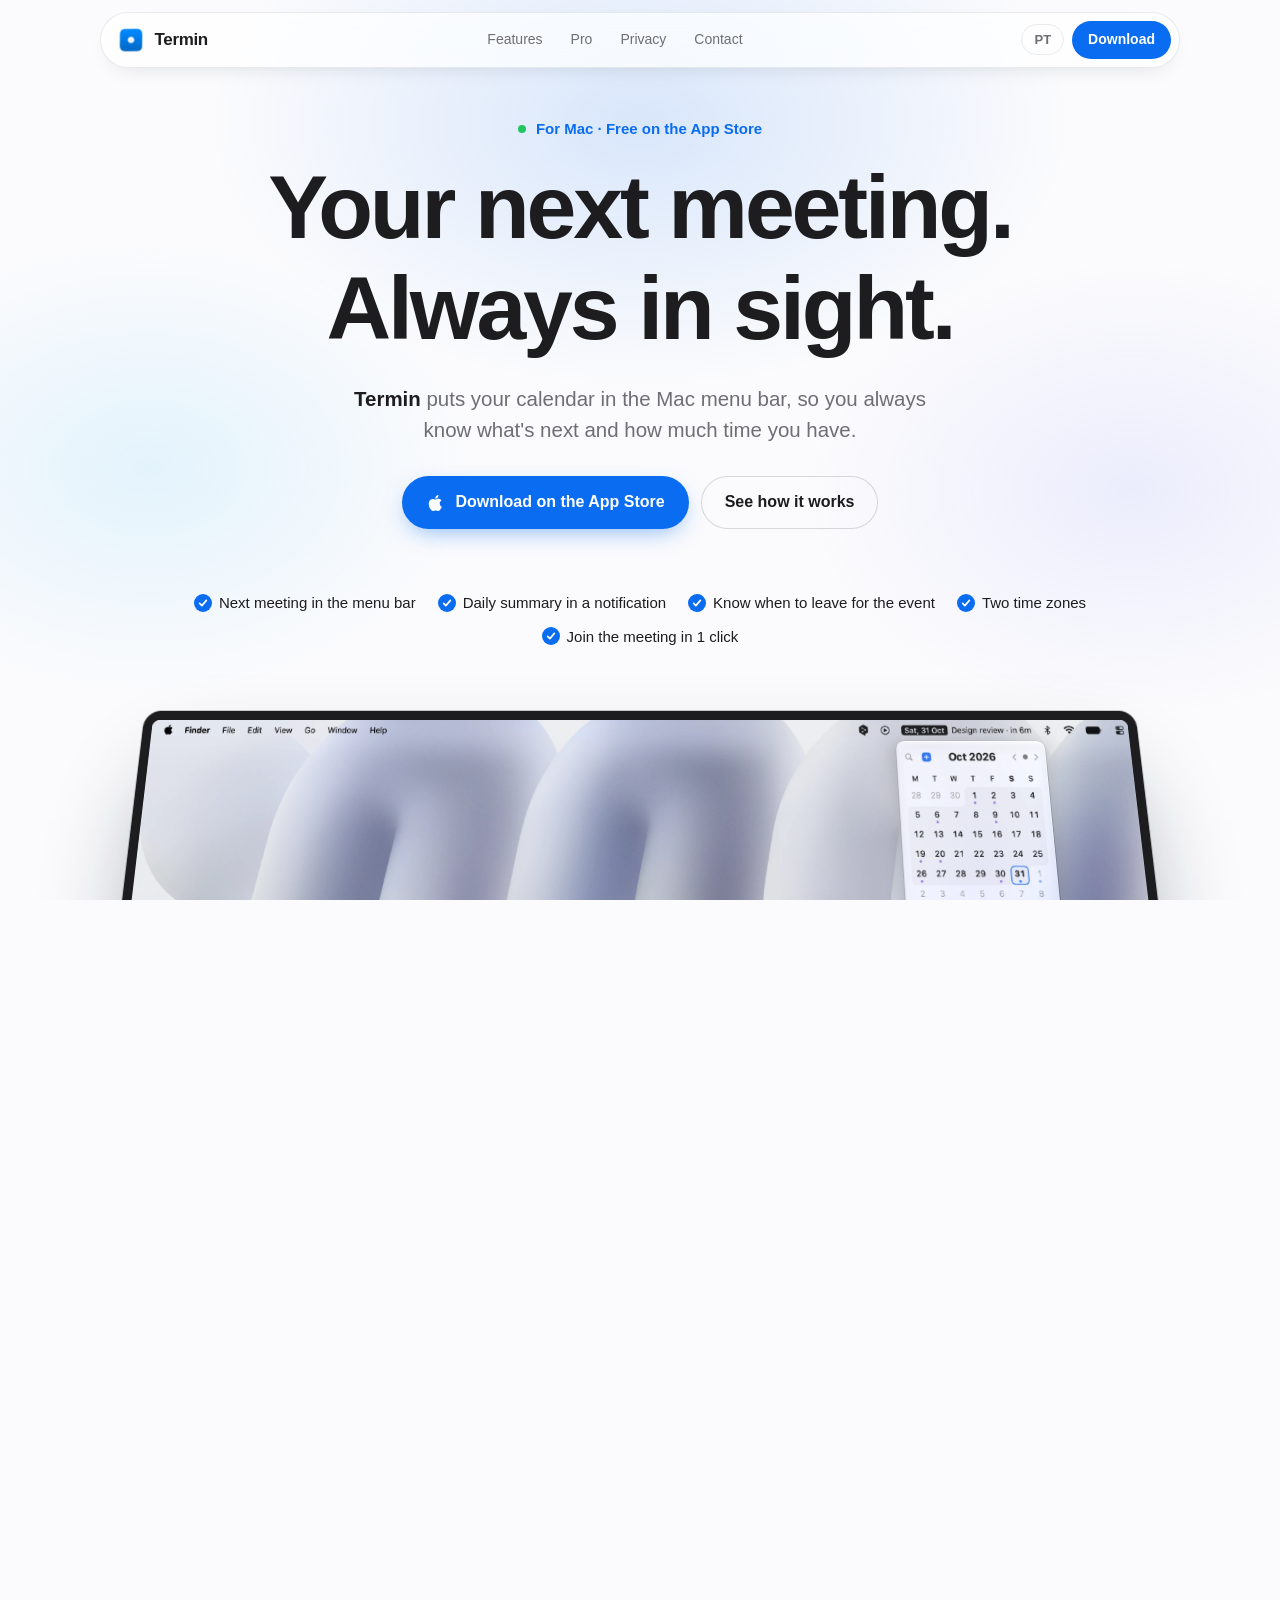
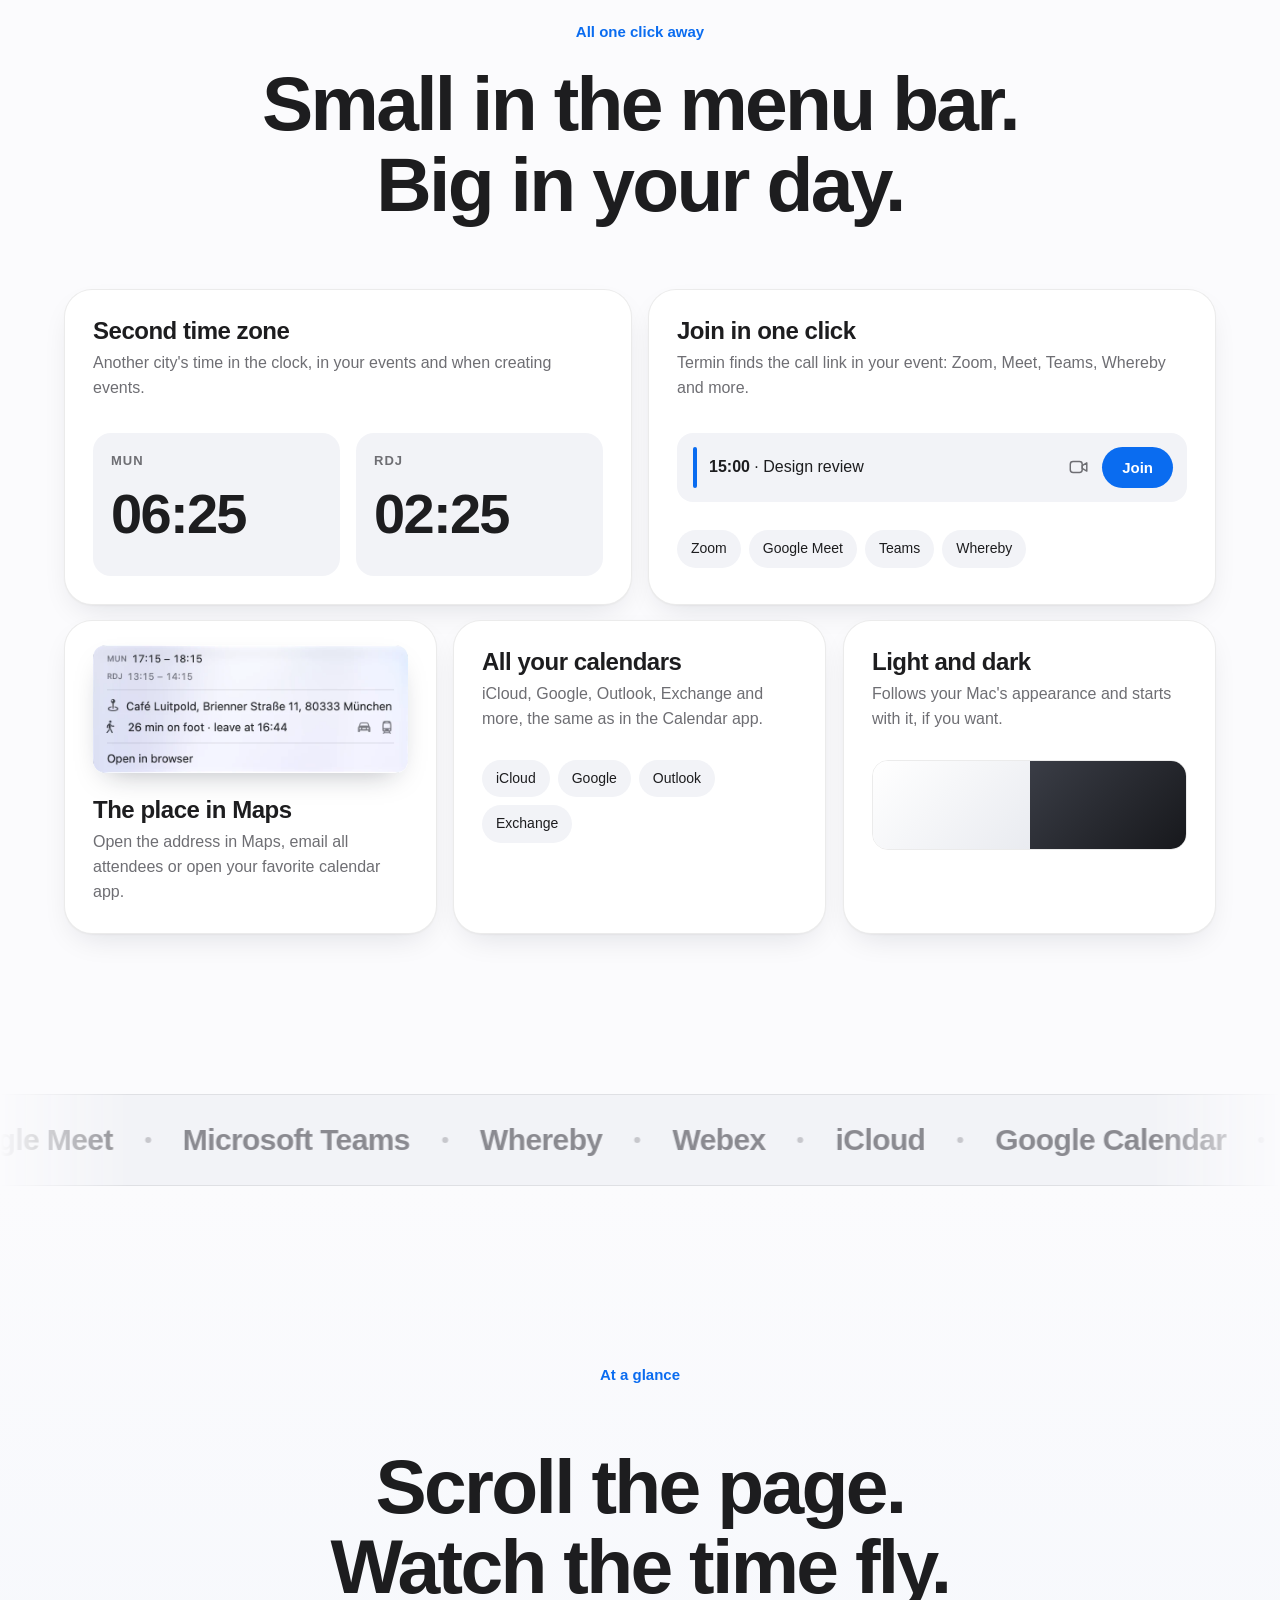
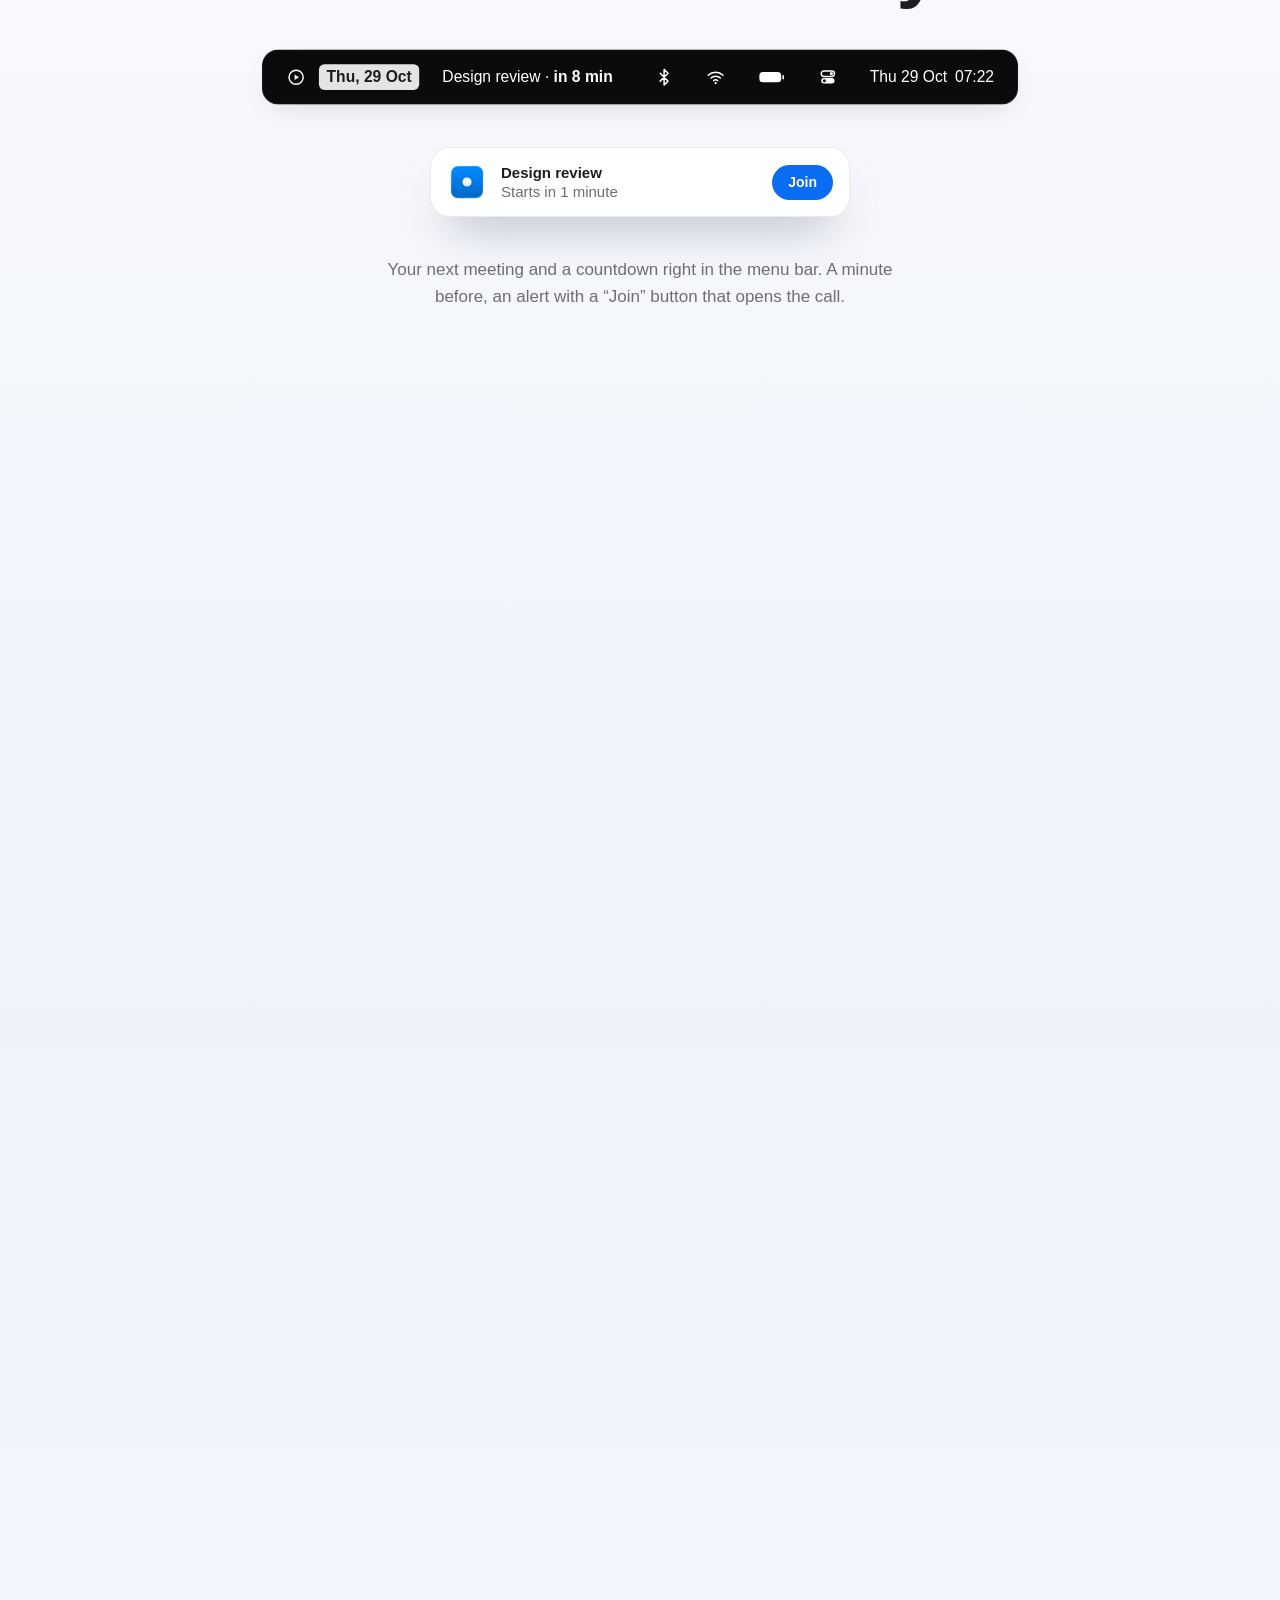
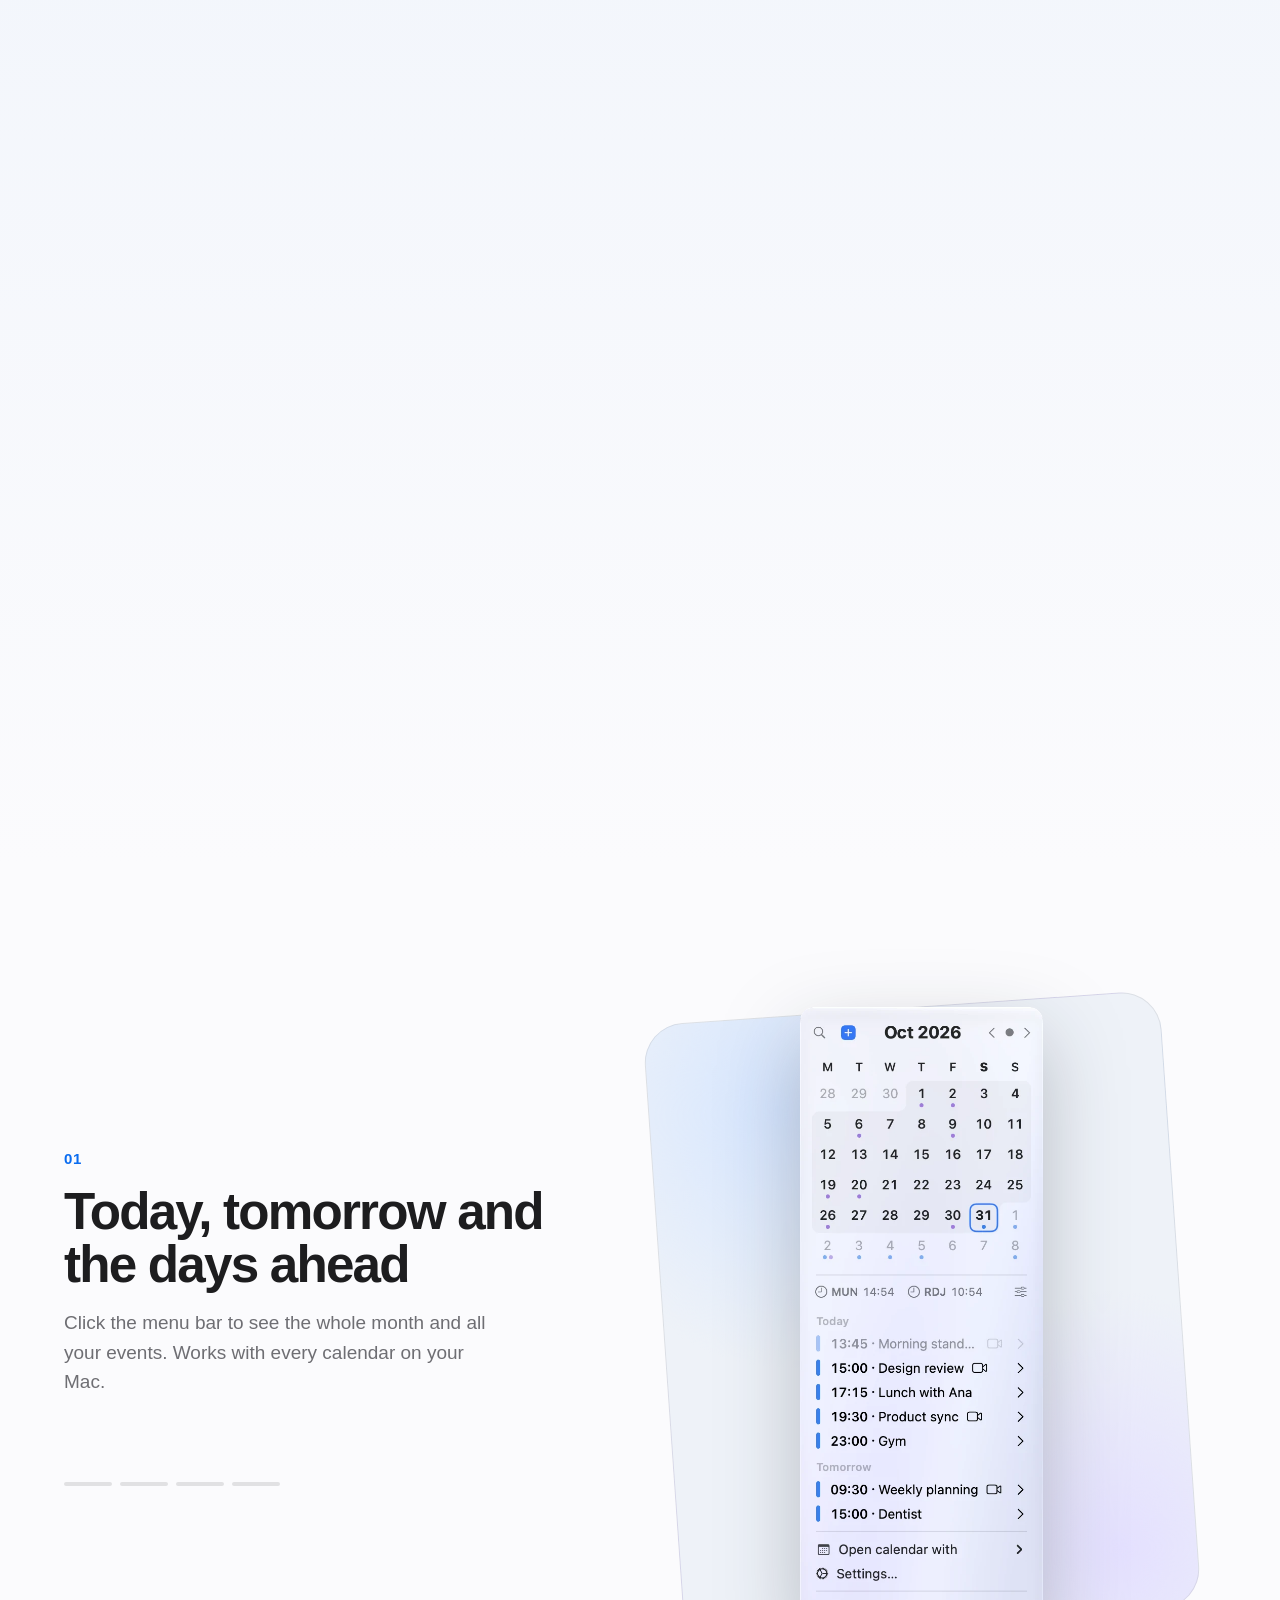
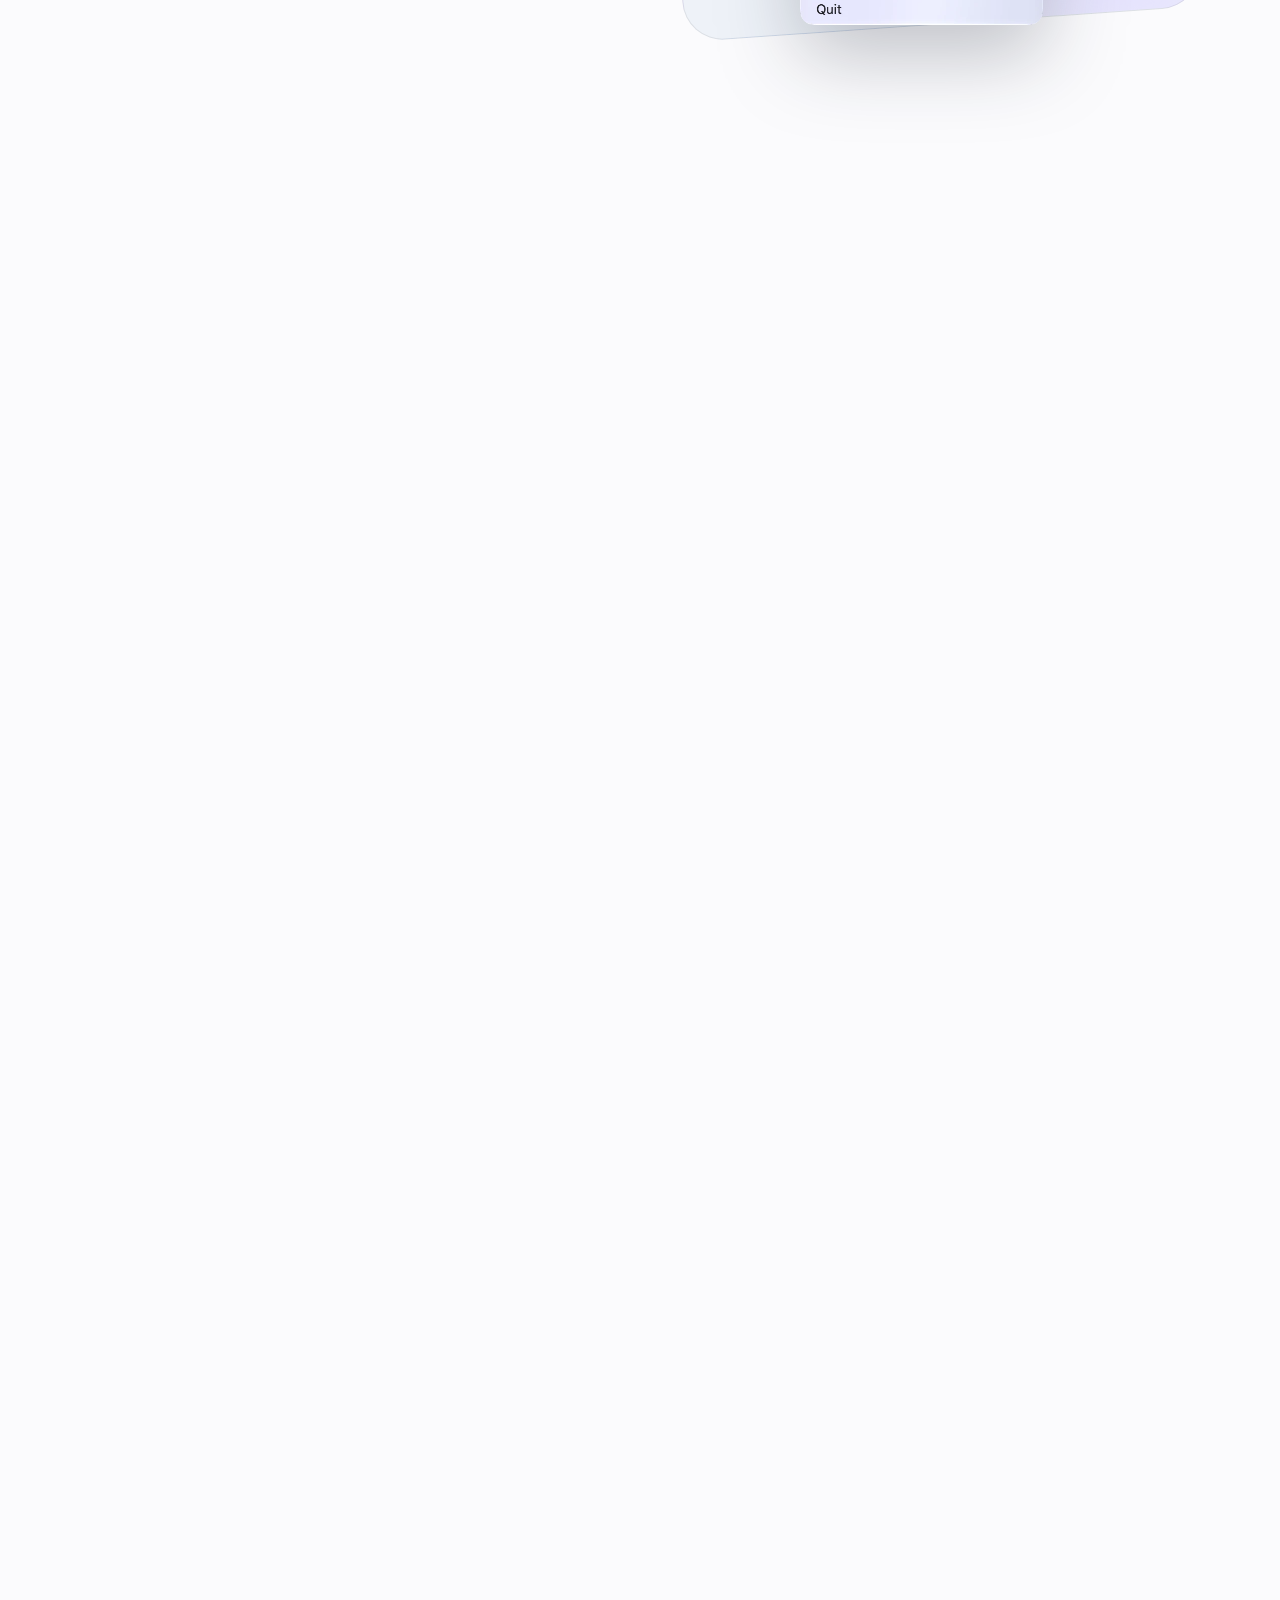
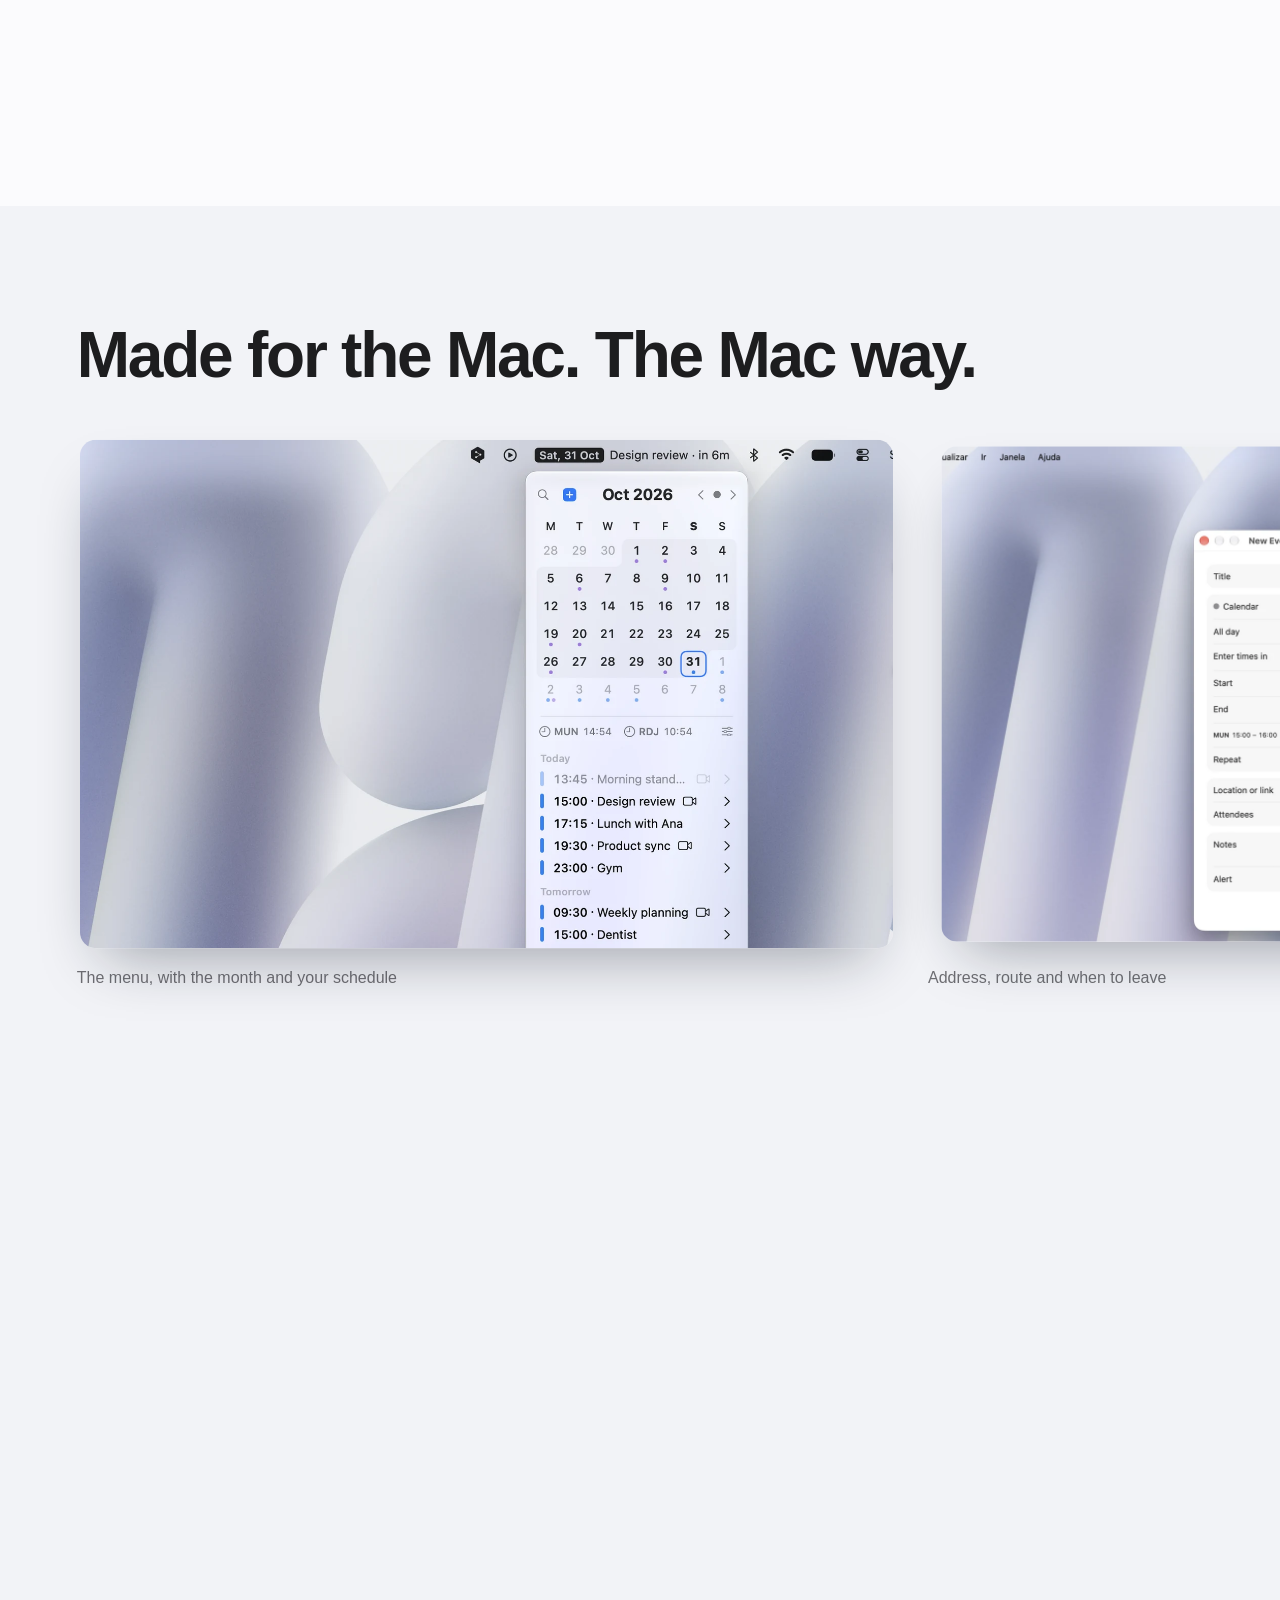
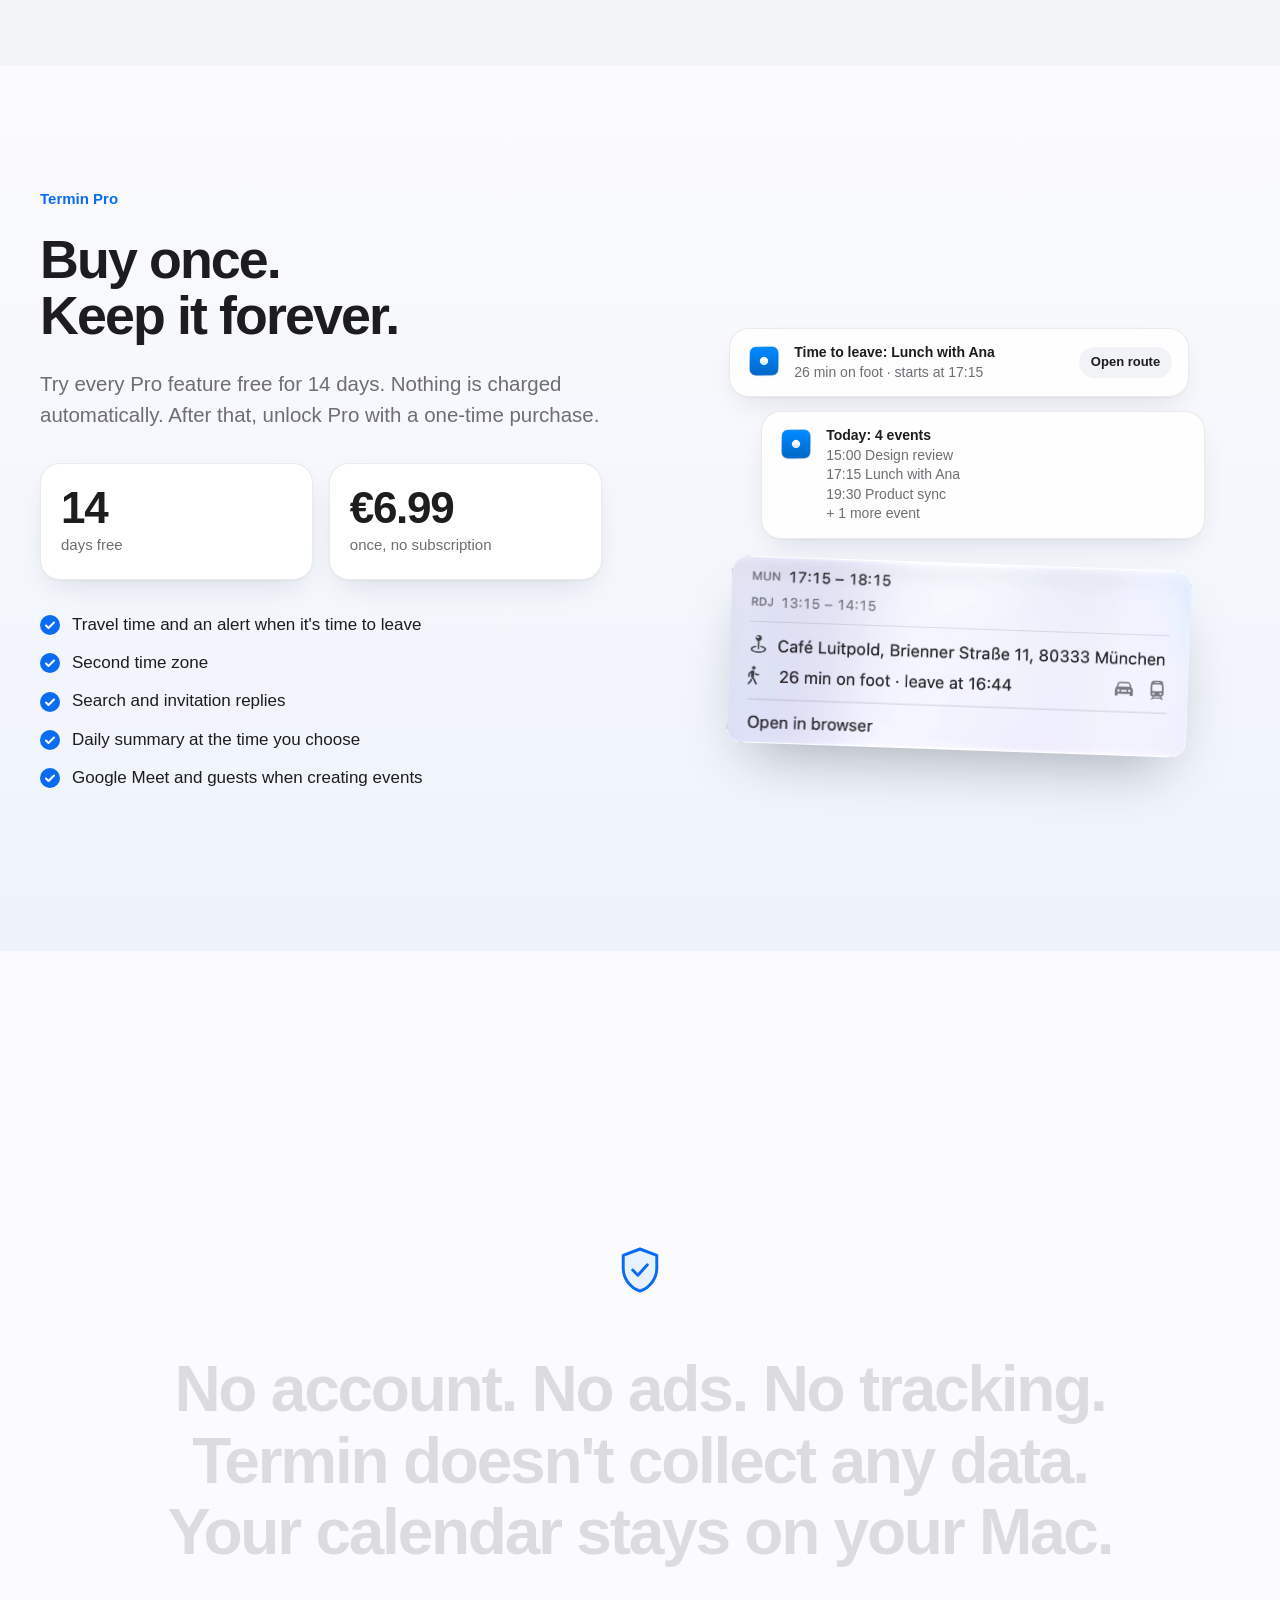
==== commit e46582a5: "Landing: cartão "Entre com um clique" mostra um evento com o botão Entrar Co-Authored-By: Claude Opu" ====
--- a/index.html
+++ b/index.html
@@ -12,7 +12,7 @@
 <link rel="canonical" href="https://termin-app.com/">
 <meta name="theme-color" content="#fbfbfd">
 <link rel="icon" href="img/icon.png">
-<link rel="stylesheet" href="landing.css?v=18">
+<link rel="stylesheet" href="landing.css?v=19">
   <!-- Umami: estatísticas do site, sem cookies; só conta em termin-app.com -->
   <script defer src="https://cloud.umami.is/script.js" data-website-id="2b78b34d-9ec8-4ce2-b9a3-627e3583dc4f" data-domains="termin-app.com"></script>
 </head>
@@ -84,7 +84,14 @@
       <div class="card join reveal">
         <h3 data-i18n="b.join.t">Entre com um clique</h3>
         <p data-i18n="b.join.p">O Termin encontra o link da chamada no evento: Zoom, Meet, Teams, Whereby e outros.</p>
-        <div class="join-demo"><span class="cam"></span><span class="join-pill" data-i18n="cd.join">Entrar</span></div>
+        <!-- Um evento como aparece no menu do Termin, com o botão de entrar na chamada -->
+        <div class="join-demo">
+          <span class="join-bar"></span>
+          <span class="join-event"><b>15:00</b> · Design review</span>
+          <svg class="join-cam" viewBox="0 0 24 24" aria-hidden="true"><rect x="2.5" y="6" width="13" height="12" rx="3"/><path d="M15.5 10.5l5-3v9l-5-3z"/></svg>
+          <span class="join-pill" data-i18n="cd.join">Entrar</span>
+        </div>
+        <div class="chips"><span>Zoom</span><span>Google Meet</span><span>Teams</span><span>Whereby</span></div>
       </div>
       <div class="card detail reveal">
         <img src="img/deslocamento-detalhe.webp" alt="" loading="lazy">
--- a/landing.css
+++ b/landing.css
@@ -286,11 +286,16 @@
 .clocks div { flex: 1; padding: 18px; border-radius: 18px; background: var(--bg2); }
 .clocks span { display: block; color: var(--muted); font-size: 13px; font-weight: 600; letter-spacing: .08em; }
 .clocks b { font-size: clamp(36px, 4.4vw, 56px); font-variant-numeric: tabular-nums; letter-spacing: -0.03em; }
-.join-demo { display: flex; align-items: center; justify-content: center; gap: 20px; margin-top: 40px; }
-.cam { width: 64px; height: 44px; border-radius: 10px; border: 3px solid var(--blue); position: relative; }
-.cam::after { content: ""; position: absolute; right: -18px; top: 9px; border: 10px solid transparent; border-left: 14px solid var(--blue); }
+.join-demo {
+  display: flex; align-items: center; gap: 12px; margin-top: 32px;
+  padding: 14px 14px 14px 16px; border-radius: 16px; background: var(--bg2);
+}
+.join-bar { width: 4px; align-self: stretch; border-radius: 2px; background: var(--blue); }
+.join-event { flex: 1; min-width: 0; font-size: 16px; white-space: nowrap; overflow: hidden; text-overflow: ellipsis; }
+.join-event b { font-weight: 600; font-variant-numeric: tabular-nums; }
+.join-cam { width: 22px; height: 22px; flex: none; fill: none; stroke: var(--muted); stroke-width: 1.6; stroke-linejoin: round; }
 .join-pill {
-  margin-left: 18px; padding: 12px 28px; border-radius: 999px;
+  padding: 9px 20px; border-radius: 999px; font-size: 15px;
   background: var(--blue); color: #fff; font-weight: 700;
   animation: tap 2.6s infinite;
 }
@@ -419,6 +424,7 @@
   .step p { font-size: 16px; }
   .bento { grid-template-columns: 1fr; }
   .card, .card.tz, .card.join { grid-column: auto; min-height: 0; }
+  .join-event { white-space: normal; }
   .pro-inner { grid-template-columns: 1fr; }
   .rail figure { width: 82vw; }
   .mb-icons, .mb-day, .mb-play { display: none; }
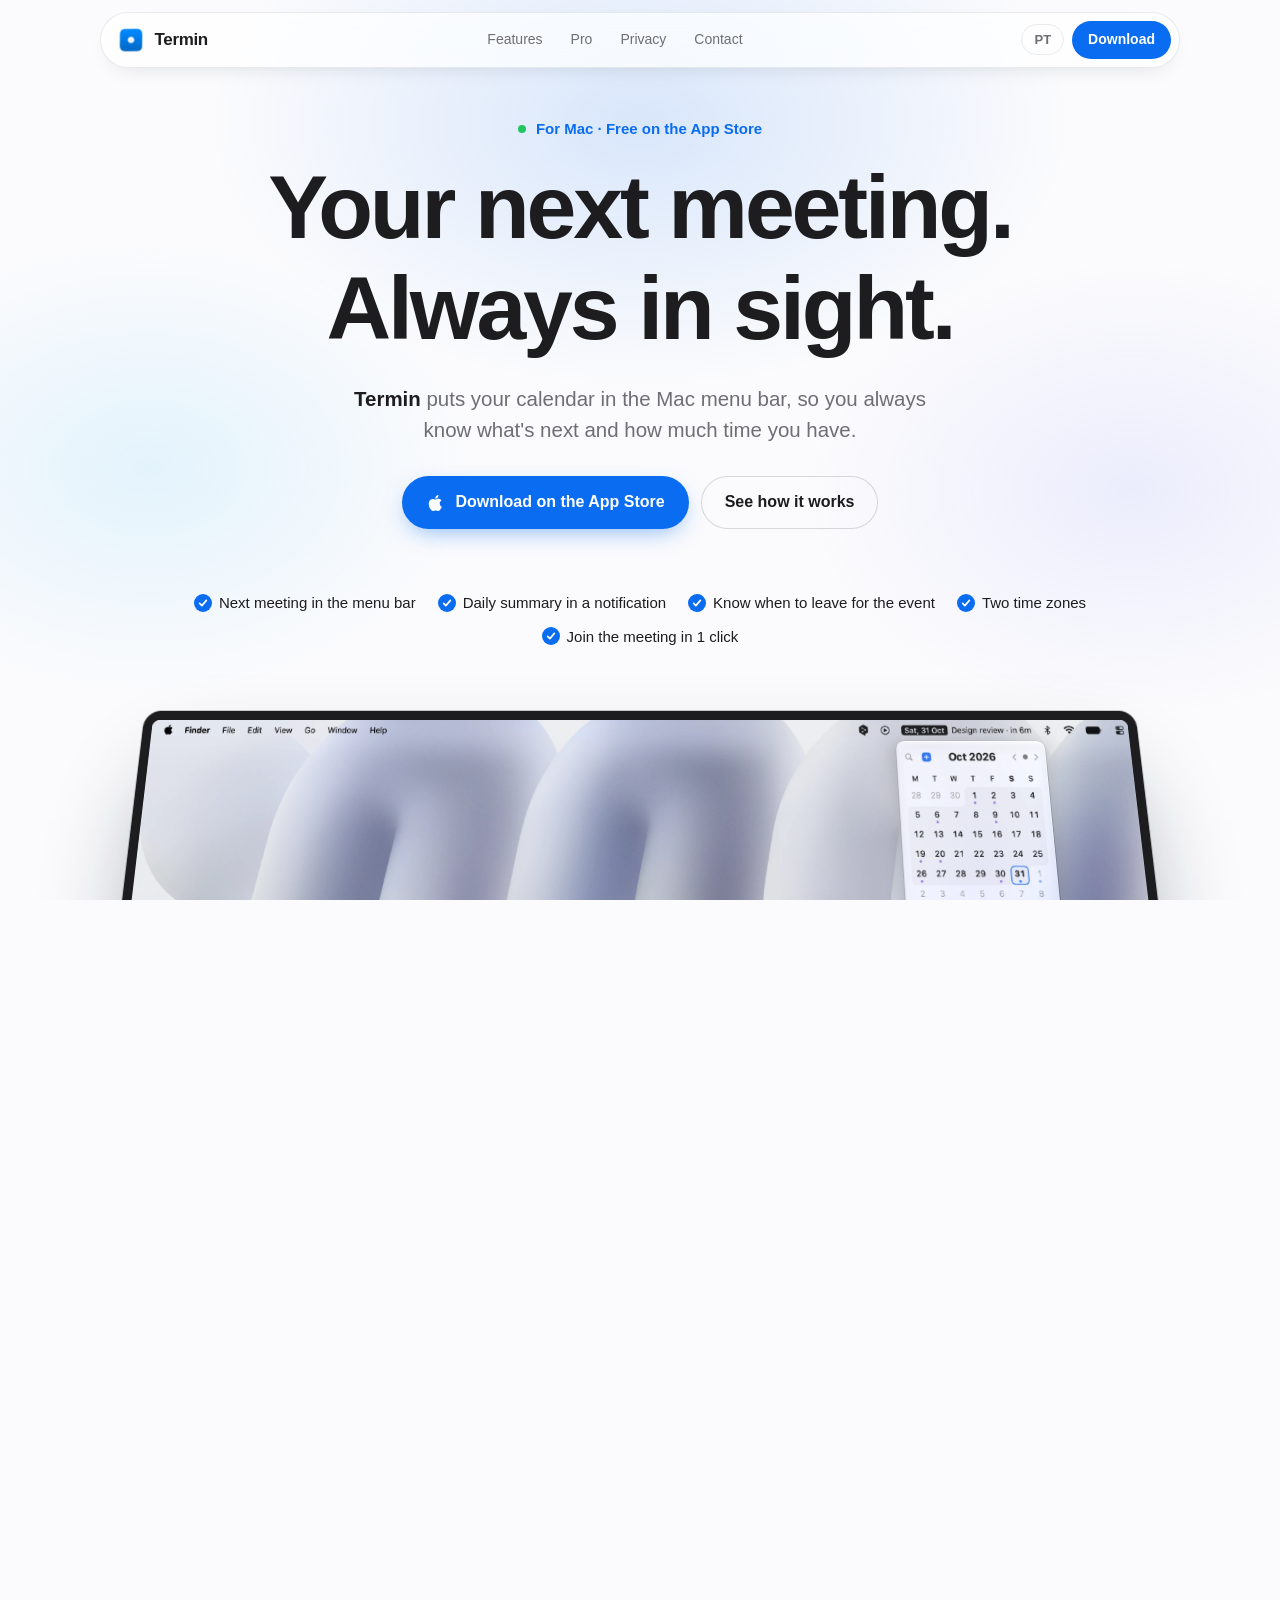
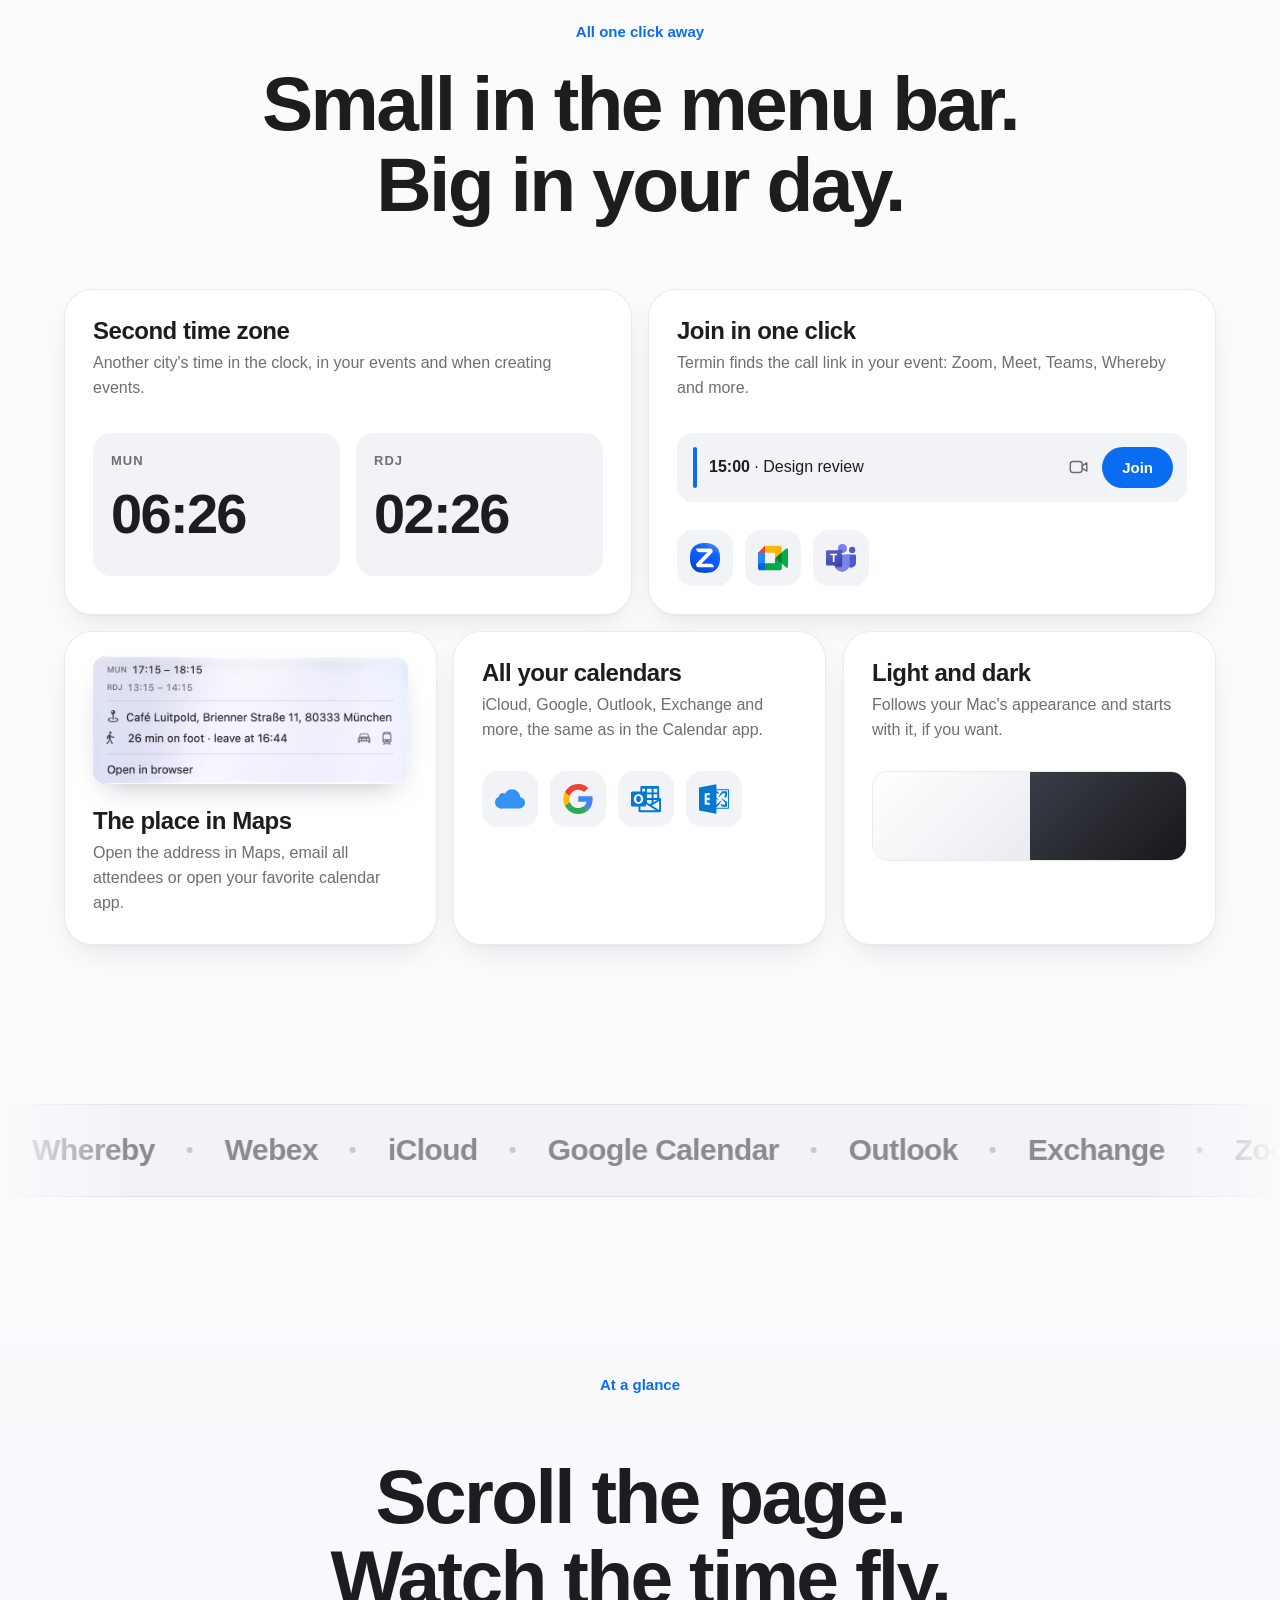
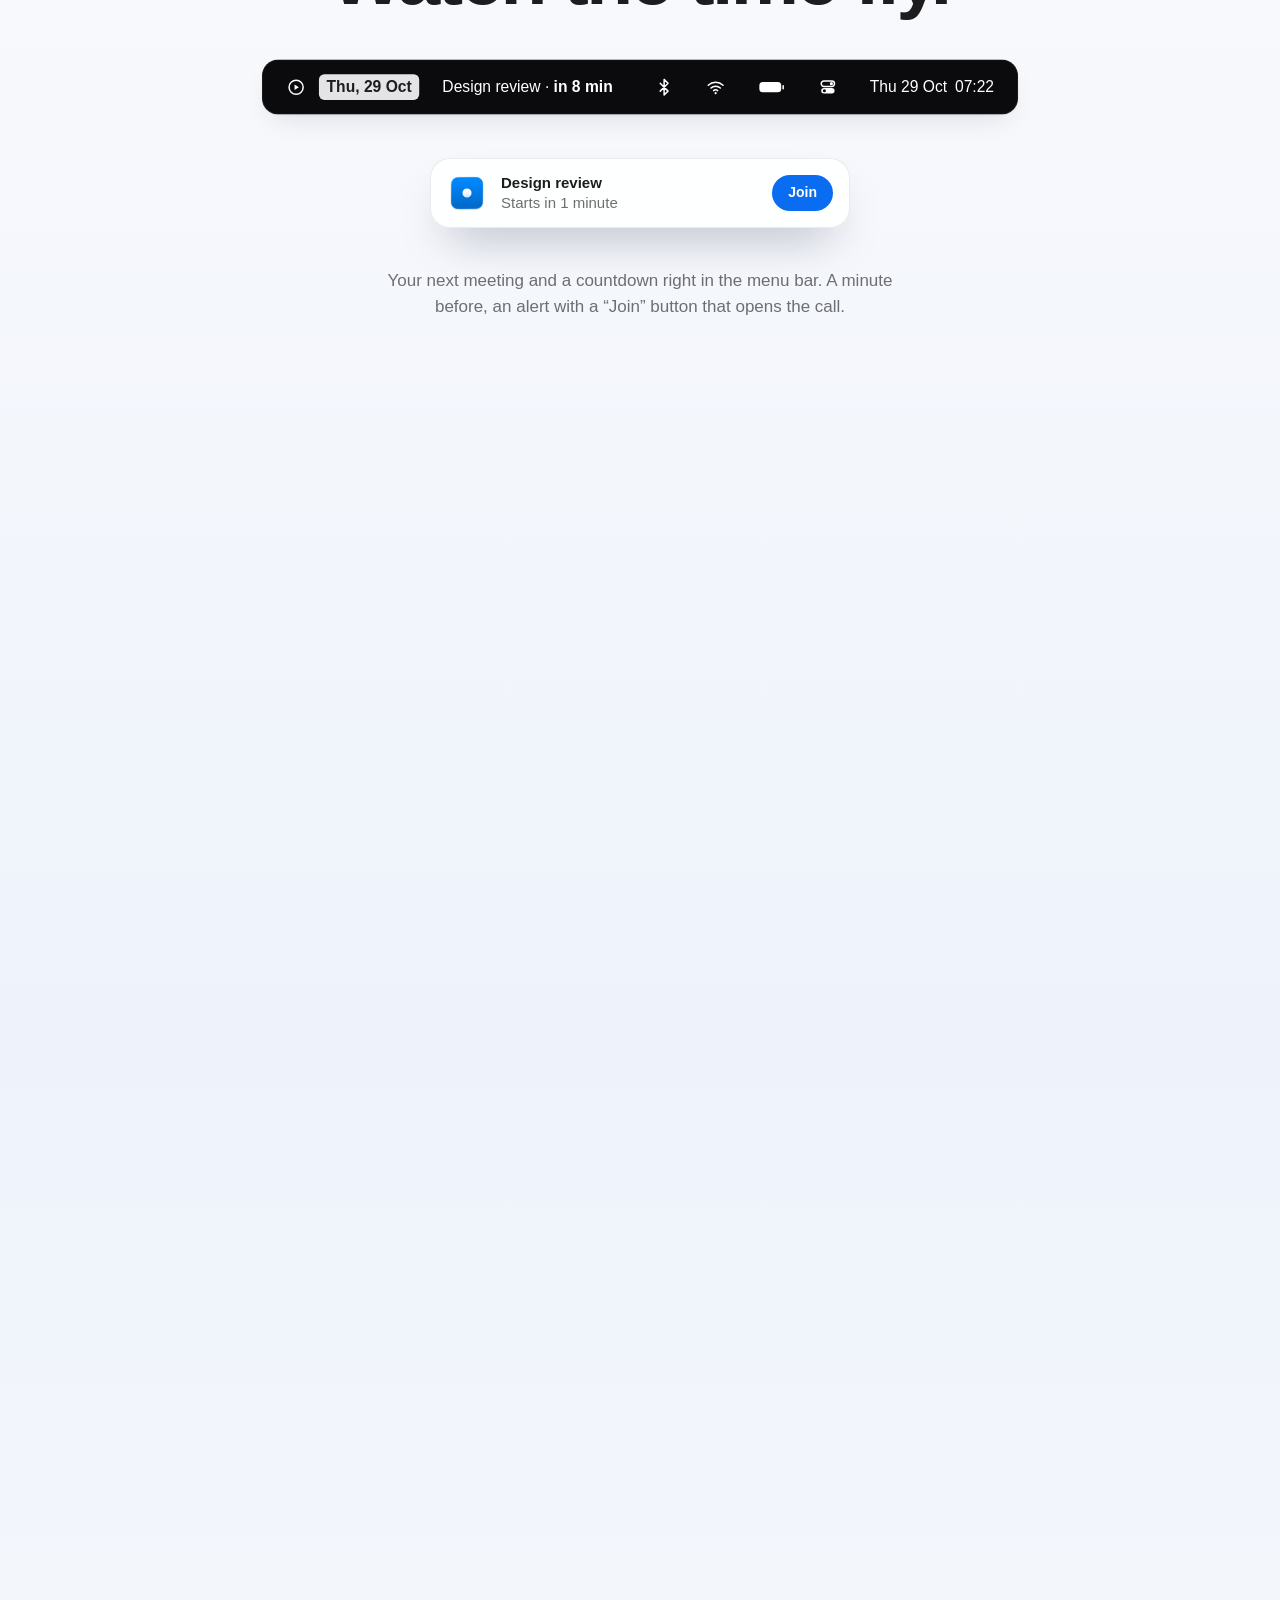
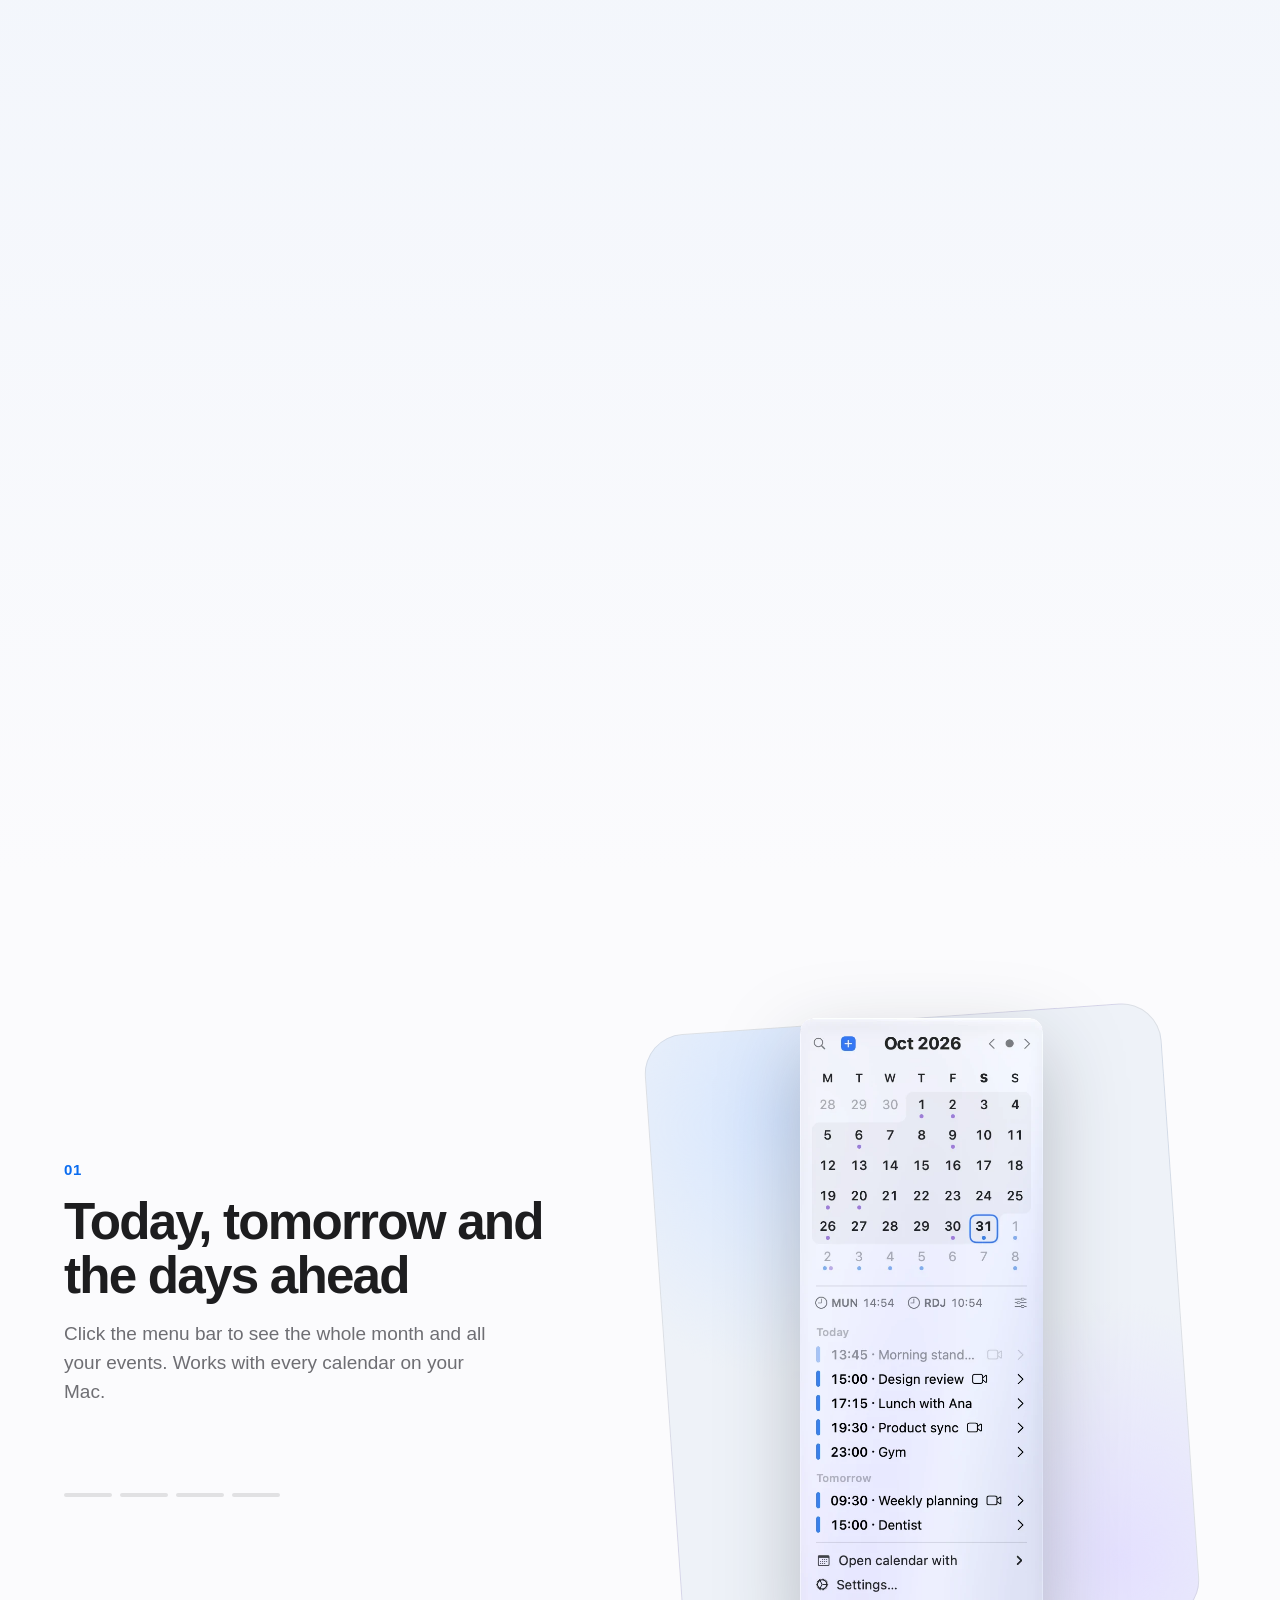
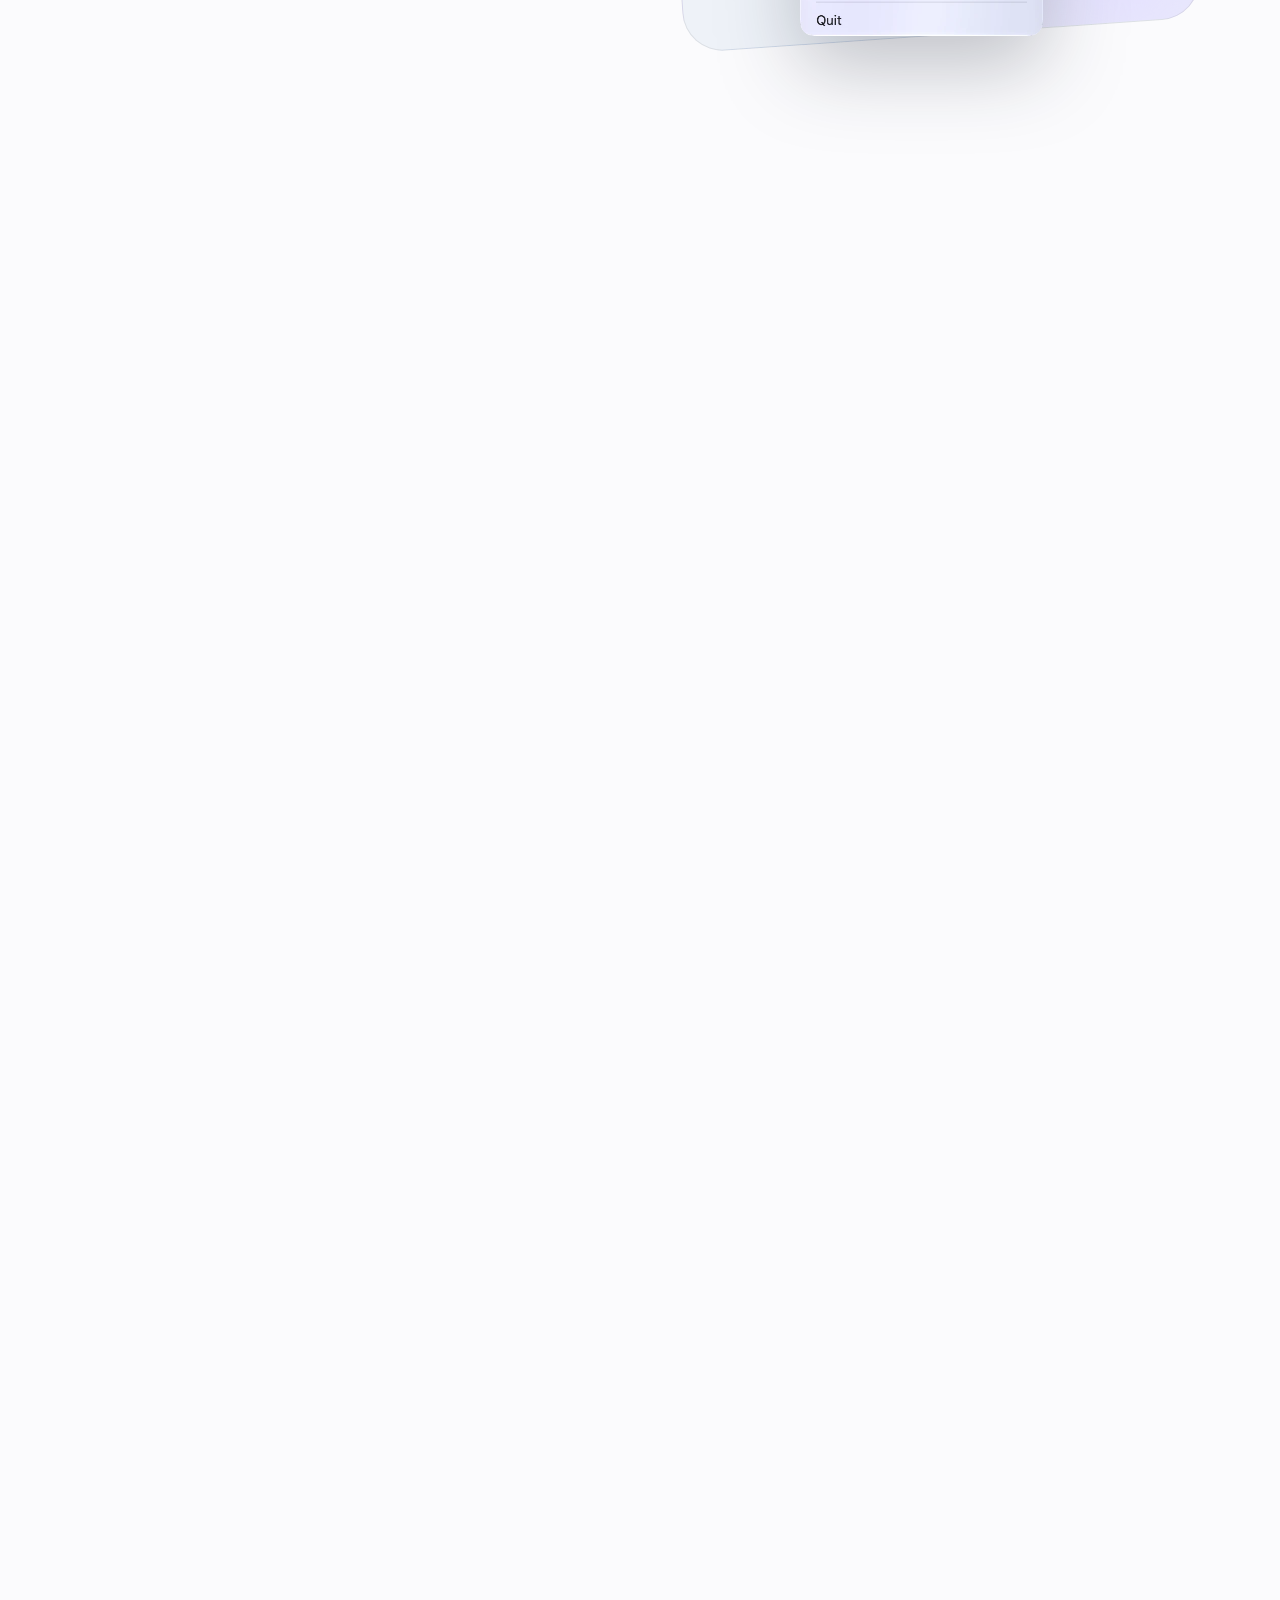
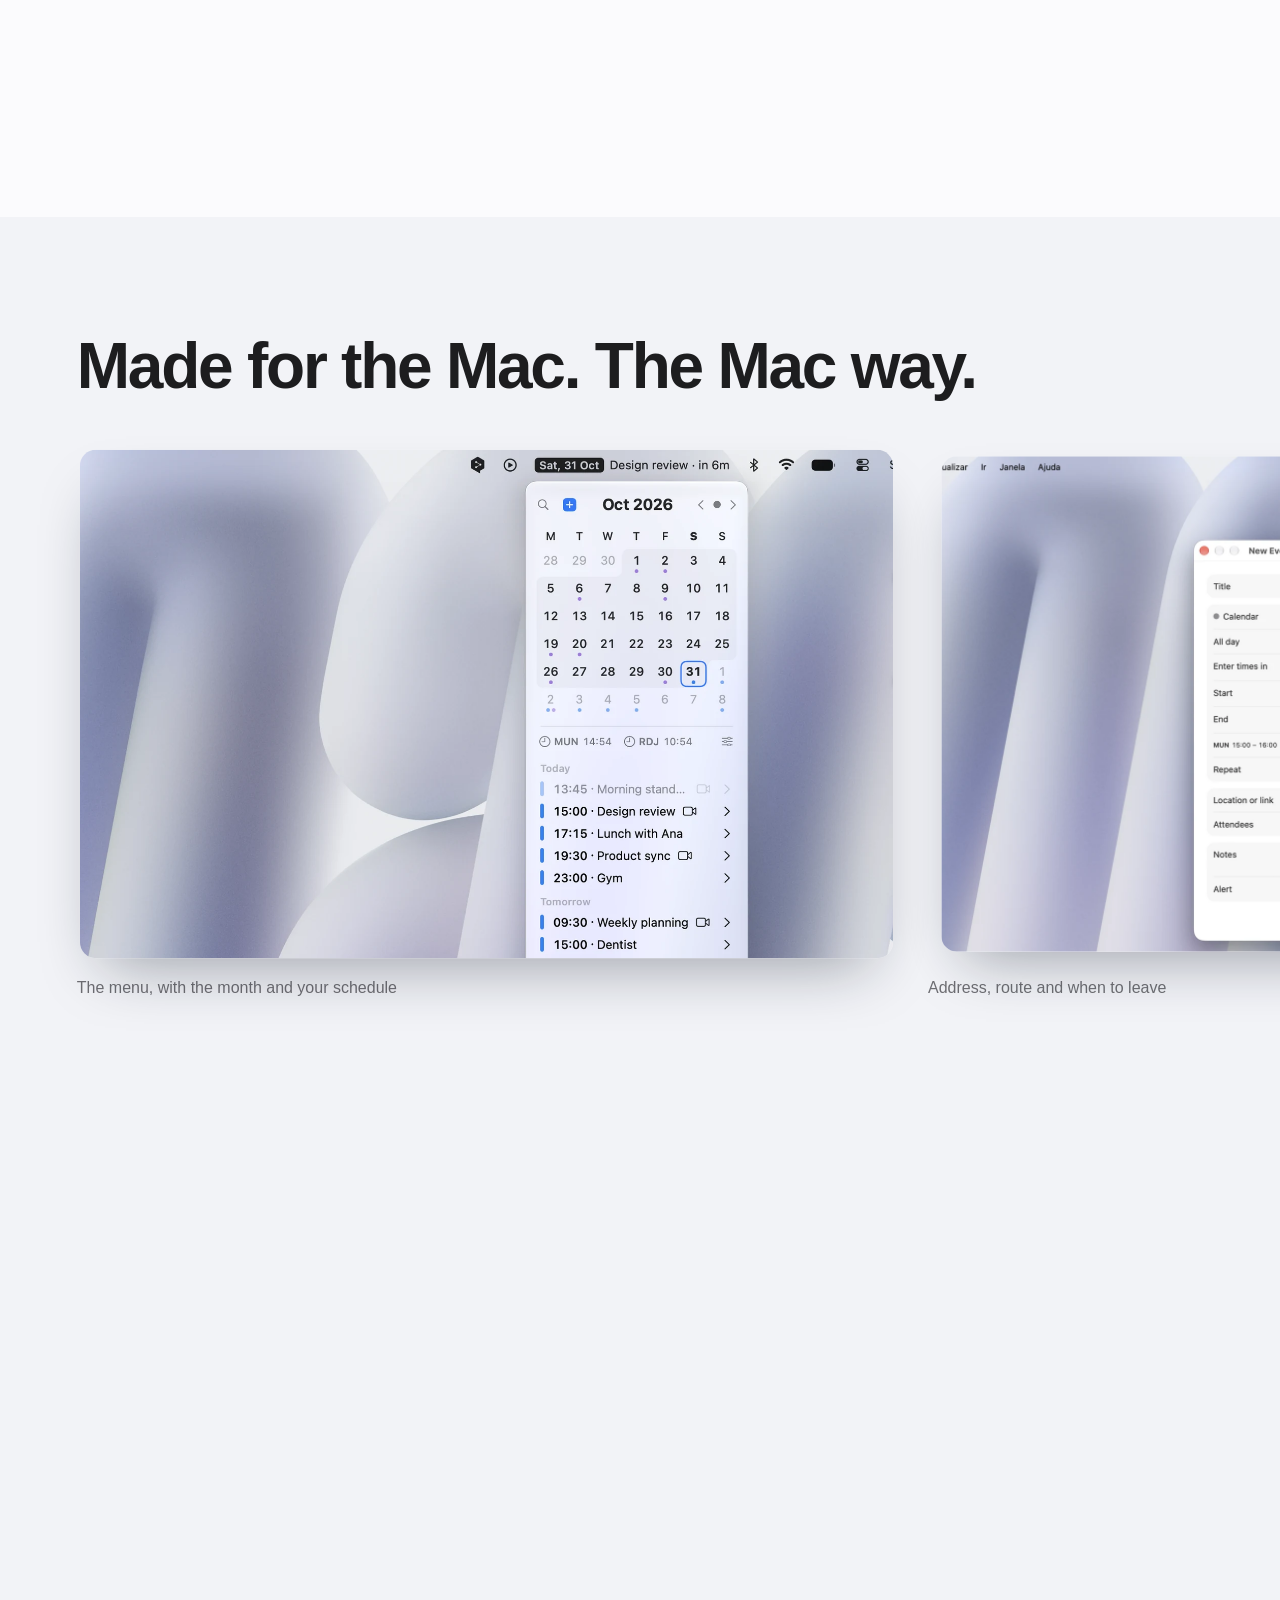
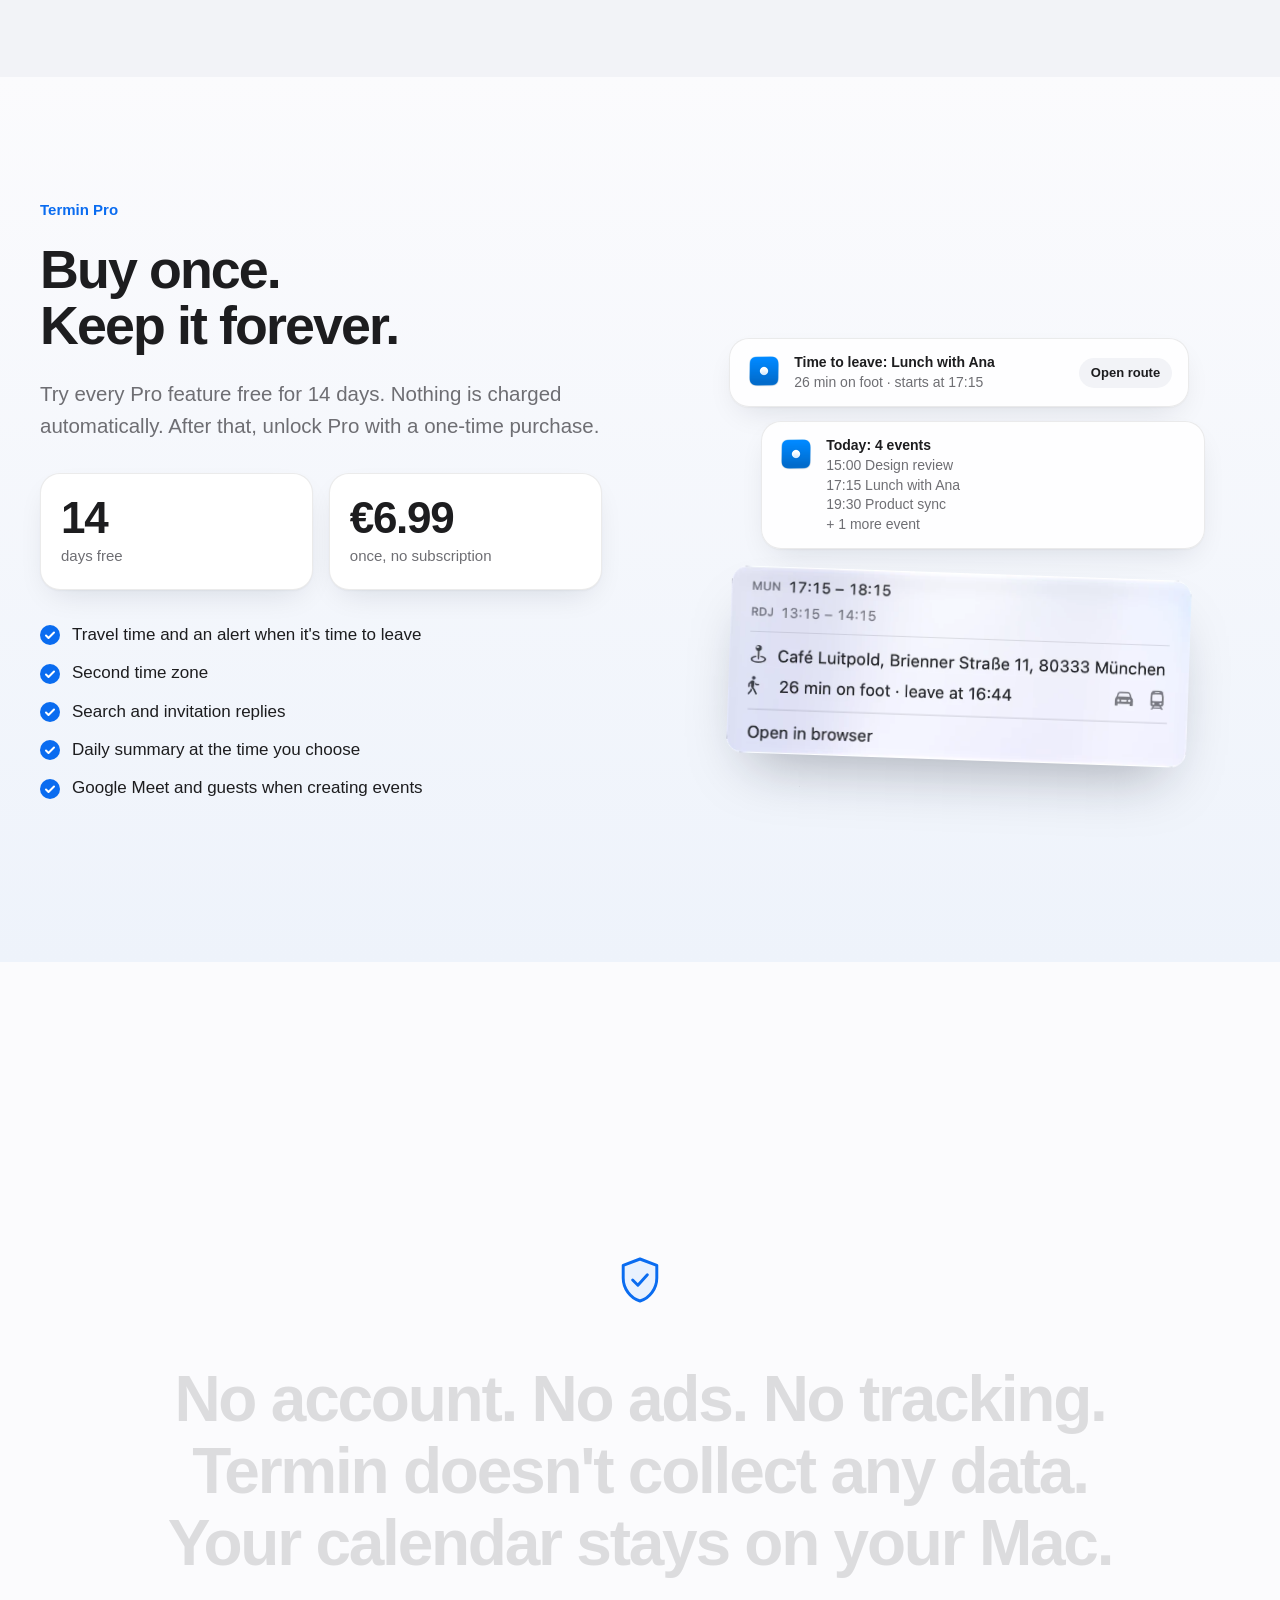
==== commit 5ef7acac: "Landing: logos no lugar dos nomes dos serviços Co-Authored-By: Claude Opus 5.5 <noreply@anthropic.co" ====
--- a/index.html
+++ b/index.html
@@ -12,7 +12,7 @@
 <link rel="canonical" href="https://termin-app.com/">
 <meta name="theme-color" content="#fbfbfd">
 <link rel="icon" href="img/icon.png">
-<link rel="stylesheet" href="landing.css?v=19">
+<link rel="stylesheet" href="landing.css?v=20">
   <!-- Umami: estatísticas do site, sem cookies; só conta em termin-app.com -->
   <script defer src="https://cloud.umami.is/script.js" data-website-id="2b78b34d-9ec8-4ce2-b9a3-627e3583dc4f" data-domains="termin-app.com"></script>
 </head>
@@ -91,7 +91,7 @@
           <svg class="join-cam" viewBox="0 0 24 24" aria-hidden="true"><rect x="2.5" y="6" width="13" height="12" rx="3"/><path d="M15.5 10.5l5-3v9l-5-3z"/></svg>
           <span class="join-pill" data-i18n="cd.join">Entrar</span>
         </div>
-        <div class="chips"><span>Zoom</span><span>Google Meet</span><span>Teams</span><span>Whereby</span></div>
+        <div class="logos"><span role="img" aria-label="Zoom" title="Zoom"><svg viewBox="0 0 256 256" aria-hidden="true"><defs><linearGradient id="logosZoomIcon0" x1="23.666%" x2="76.334%" y1="95.612%" y2="4.388%"><stop offset="0%" stop-color="#0845BF"/><stop offset="19.11%" stop-color="#0950DE"/><stop offset="38.23%" stop-color="#0B59F6"/><stop offset="50%" stop-color="#0B5CFF"/><stop offset="67.32%" stop-color="#0E5EFE"/><stop offset="77.74%" stop-color="#1665FC"/><stop offset="86.33%" stop-color="#246FF9"/><stop offset="93.88%" stop-color="#387FF4"/><stop offset="100%" stop-color="#4F90EE"/></linearGradient></defs><path fill="url(#logosZoomIcon0)" d="M256 128c0 13.568-1.024 27.136-3.328 40.192c-6.912 43.264-41.216 77.568-84.48 84.48C155.136 254.976 141.568 256 128 256s-27.136-1.024-40.192-3.328c-43.264-6.912-77.568-41.216-84.48-84.48C1.024 155.136 0 141.568 0 128s1.024-27.136 3.328-40.192c6.912-43.264 41.216-77.568 84.48-84.48C100.864 1.024 114.432 0 128 0s27.136 1.024 40.192 3.328c43.264 6.912 77.568 41.216 84.48 84.48C254.976 100.864 256 114.432 256 128"/><path fill="#FFF" d="M204.032 207.872H75.008c-8.448 0-16.64-4.608-20.48-12.032c-4.608-8.704-2.816-19.2 4.096-26.112l89.856-89.856H83.968c-17.664 0-32-14.336-32-32h118.784c8.448 0 16.64 4.608 20.48 12.032c4.608 8.704 2.816 19.2-4.096 26.112l-89.6 90.112h74.496c17.664 0 32 14.08 32 31.744"/></svg></span><span role="img" aria-label="Google Meet" title="Google Meet"><svg viewBox="0 0 256 211" aria-hidden="true"><path fill="#00832D" d="m144.822 105.322l24.957 28.527l33.562 21.445l5.838-49.792l-5.838-48.669l-34.205 18.839z"/><path fill="#0066DA" d="M0 150.66v42.43c0 9.688 7.864 17.554 17.554 17.554h42.43l8.786-32.059l-8.786-27.925l-29.11-8.786z"/><path fill="#E94235" d="M59.984 0L0 59.984l30.876 8.765l29.108-8.765l8.626-27.545z"/><path fill="#2684FC" d="M.001 150.679h59.983V59.983H.001z"/><path fill="#00AC47" d="M241.659 25.398L203.34 56.834v98.46l38.477 31.558c5.76 4.512 14.186.4 14.186-6.922V32.18c0-7.403-8.627-11.495-14.345-6.781"/><path fill="#00AC47" d="M144.822 105.322v45.338H59.984v59.984h125.804c9.69 0 17.553-7.866 17.553-17.554v-37.796z"/><path fill="#FFBA00" d="M185.788 0H59.984v59.984h84.838v45.338l58.52-48.49V17.555c0-9.69-7.864-17.554-17.554-17.554"/></svg></span><span role="img" aria-label="Microsoft Teams" title="Microsoft Teams"><svg viewBox="0 0 256 239" aria-hidden="true"><defs><linearGradient id="logosMicrosoftTeams0" x1="17.372%" x2="82.628%" y1="-6.51%" y2="106.51%"><stop offset="0%" stop-color="#5A62C3"/><stop offset="50%" stop-color="#4D55BD"/><stop offset="100%" stop-color="#3940AB"/></linearGradient><path id="logosMicrosoftTeams1" d="M136.93 64.476v12.8a32.7 32.7 0 0 1-5.953-.952a38.7 38.7 0 0 1-26.79-22.742h21.848c6.008.022 10.872 4.887 10.895 10.894"/></defs><path fill="#5059C9" d="M178.563 89.302h66.125c6.248 0 11.312 5.065 11.312 11.312v60.231c0 22.96-18.613 41.574-41.573 41.574h-.197c-22.96.003-41.576-18.607-41.579-41.568V95.215a5.91 5.91 0 0 1 5.912-5.913"/><circle cx="223.256" cy="50.605" r="26.791" fill="#5059C9"/><circle cx="139.907" cy="38.698" r="38.698" fill="#7B83EB"/><path fill="#7B83EB" d="M191.506 89.302H82.355c-6.173.153-11.056 5.276-10.913 11.449v68.697c-.862 37.044 28.445 67.785 65.488 68.692c37.043-.907 66.35-31.648 65.489-68.692v-68.697c.143-6.173-4.74-11.296-10.913-11.449"/><path d="M142.884 89.302v96.268a10.96 10.96 0 0 1-6.787 10.062c-1.3.55-2.697.833-4.108.833H76.68c-.774-1.965-1.488-3.93-2.084-5.953a72.5 72.5 0 0 1-3.155-21.076v-68.703c-.143-6.163 4.732-11.278 10.895-11.43z" opacity=".1"/><path d="M136.93 89.302v102.222c0 1.411-.283 2.808-.833 4.108a10.96 10.96 0 0 1-10.062 6.787H79.48c-1.012-1.965-1.965-3.93-2.798-5.954a59 59 0 0 1-2.084-5.953a72.5 72.5 0 0 1-3.155-21.076v-68.703c-.143-6.163 4.732-11.278 10.895-11.43z" opacity=".2"/><path d="M136.93 89.302v90.315c-.045 5.998-4.896 10.85-10.895 10.895H74.597a72.5 72.5 0 0 1-3.155-21.076v-68.703c-.143-6.163 4.732-11.278 10.895-11.43z" opacity=".2"/><path d="M130.977 89.302v90.315c-.046 5.998-4.897 10.85-10.895 10.895H74.597a72.5 72.5 0 0 1-3.155-21.076v-68.703c-.143-6.163 4.732-11.278 10.895-11.43z" opacity=".2"/><path d="M142.884 58.523v18.753c-1.012.06-1.965.12-2.977.12s-1.965-.06-2.977-.12a32.7 32.7 0 0 1-5.953-.952a38.7 38.7 0 0 1-26.791-22.742a33 33 0 0 1-1.905-5.954h29.708c6.007.023 10.872 4.887 10.895 10.895" opacity=".1"/><use href="#logosMicrosoftTeams1" opacity=".2"/><use href="#logosMicrosoftTeams1" opacity=".2"/><path d="M130.977 64.476v11.848a38.7 38.7 0 0 1-26.791-22.743h15.896c6.008.023 10.872 4.888 10.895 10.895" opacity=".2"/><path fill="url(#logosMicrosoftTeams0)" d="M10.913 53.581h109.15c6.028 0 10.914 4.886 10.914 10.913v109.151c0 6.027-4.886 10.913-10.913 10.913H10.913C4.886 184.558 0 179.672 0 173.645V64.495C0 58.466 4.886 53.58 10.913 53.58"/><path fill="#FFF" d="M94.208 95.125h-21.82v59.416H58.487V95.125H36.769V83.599h57.439z"/></svg></span></div>
       </div>
       <div class="card detail reveal">
         <img src="img/deslocamento-detalhe.webp" alt="" loading="lazy">
@@ -101,7 +101,7 @@
       <div class="card all reveal">
         <h3 data-i18n="b.cal.t">Todas as suas agendas</h3>
         <p data-i18n="b.cal.p">iCloud, Google, Outlook, Exchange e outras, as mesmas do app Calendário.</p>
-        <div class="chips"><span>iCloud</span><span>Google</span><span>Outlook</span><span>Exchange</span></div>
+        <div class="logos"><span role="img" aria-label="iCloud" title="iCloud"><svg viewBox="0 0 24 24" aria-hidden="true"><path fill="#3693F3" d="M13.762 4.29a6.51 6.51 0 0 0-5.669 3.332 3.571 3.571 0 0 0-1.558-.36 3.571 3.571 0 0 0-3.516 3A4.918 4.918 0 0 0 0 14.796a4.918 4.918 0 0 0 4.92 4.914 4.93 4.93 0 0 0 .617-.045h14.42c2.305-.272 4.041-2.258 4.043-4.589v-.009a4.594 4.594 0 0 0-3.727-4.508 6.51 6.51 0 0 0-6.511-6.27z"/></svg></span><span role="img" aria-label="Google" title="Google"><svg viewBox="0 0 256 262" aria-hidden="true"><path fill="#4285F4" d="M255.878 133.451c0-10.734-.871-18.567-2.756-26.69H130.55v48.448h71.947c-1.45 12.04-9.283 30.172-26.69 42.356l-.244 1.622l38.755 30.023l2.685.268c24.659-22.774 38.875-56.282 38.875-96.027"/><path fill="#34A853" d="M130.55 261.1c35.248 0 64.839-11.605 86.453-31.622l-41.196-31.913c-11.024 7.688-25.82 13.055-45.257 13.055c-34.523 0-63.824-22.773-74.269-54.25l-1.531.13l-40.298 31.187l-.527 1.465C35.393 231.798 79.49 261.1 130.55 261.1"/><path fill="#FBBC05" d="M56.281 156.37c-2.756-8.123-4.351-16.827-4.351-25.82c0-8.994 1.595-17.697 4.206-25.82l-.073-1.73L15.26 71.312l-1.335.635C5.077 89.644 0 109.517 0 130.55s5.077 40.905 13.925 58.602z"/><path fill="#EB4335" d="M130.55 50.479c24.514 0 41.05 10.589 50.479 19.438l36.844-35.974C195.245 12.91 165.798 0 130.55 0C79.49 0 35.393 29.301 13.925 71.947l42.211 32.783c10.59-31.477 39.891-54.251 74.414-54.251"/></svg></span><span role="img" aria-label="Outlook" title="Outlook"><svg viewBox="0 0 24 24" aria-hidden="true"><path fill="#0078D4" d="M7.88 12.04q0 .45-.11.87-.1.41-.33.74-.22.33-.58.52-.37.2-.87.2t-.85-.2q-.35-.21-.57-.55-.22-.33-.33-.75-.1-.42-.1-.86t.1-.87q.1-.43.34-.76.22-.34.59-.54.36-.2.87-.2t.86.2q.35.21.57.55.22.34.31.77.1.43.1.88zM24 12v9.38q0 .46-.33.8-.33.32-.8.32H7.13q-.46 0-.8-.33-.32-.33-.32-.8V18H1q-.41 0-.7-.3-.3-.29-.3-.7V7q0-.41.3-.7Q.58 6 1 6h6.5V2.55q0-.44.3-.75.3-.3.75-.3h12.9q.44 0 .75.3.3.3.3.75V10.85l1.24.72h.01q.1.07.18.18.07.12.07.25zm-6-8.25v3h3v-3zm0 4.5v3h3v-3zm0 4.5v1.83l3.05-1.83zm-5.25-9v3h3.75v-3zm0 4.5v3h3.75v-3zm0 4.5v2.03l2.41 1.5 1.34-.8v-2.73zM9 3.75V6h2l.13.01.12.04v-2.3zM5.98 15.98q.9 0 1.6-.3.7-.32 1.19-.86.48-.55.73-1.28.25-.74.25-1.61 0-.83-.25-1.55-.24-.71-.71-1.24t-1.15-.83q-.68-.3-1.55-.3-.92 0-1.64.3-.71.3-1.2.85-.5.54-.75 1.3-.25.74-.25 1.63 0 .85.26 1.56.26.72.74 1.23.48.52 1.17.81.69.3 1.56.3zM7.5 21h12.39L12 16.08V17q0 .41-.3.7-.29.3-.7.3H7.5zm15-.13v-7.24l-5.9 3.54Z"/></svg></span><span role="img" aria-label="Exchange" title="Exchange"><svg viewBox="0 0 24 24" aria-hidden="true"><path fill="#0078D4" d="M23.226 4.258c.21 0 .39.077.544.23s.23.335.23.545v13.934c0 .21-.077.392-.23.545s-.335.23-.544.23h-9.291v3.967L0 21.278V2.795L13.935.29v3.967h9.29zM8.613 14.915l-2.383-.17v-1.813H8.6v-1.96H6.23v-1.9h2.383V7.126l-4.065.315v9.048l4.064.387v-1.96zm14.613-9.882h-9.291v.774h.472c.08 0 .147.016.2.048.173.111.206.172.423.363.251.228.574.542.804.78.113.117.17.188.17.212a.531.531 0 0 1-.085.194 5.234 5.234 0 0 1-.4.58c-.064.08-.104.121-.12.121-.04 0-.1-.038-.176-.115-.16-.155-.328-.377-.508-.52-.093-.076-.175-.115-.248-.115h-.532v3.375l1.645 1.609v.133l-.121.133c-.046.028-.08.06-.133.06a1.06 1.06 0 0 1-.242-.102c-.344-.17-.842-.484-1.15-.671v4.753c.065 0 .132-.006.2-.018s.127-.038.176-.078a6.14 6.14 0 0 0 .532-.496c.355-.383 2.14-2.201 2.528-2.601.037-.014.109-.015.133 0 .04.032.083.069.127.109a.19.19 0 0 1 .067.145c0 .016-.022.07-.067.163a17.521 17.521 0 0 1-1.41 2.268c-.354.484-.729.96-1.124 1.428-.107.123-.23.285-.363.399-.072.065-.149.119-.23.163s-.157.067-.23.067h-.338v.774h9.29V5.033zm-7.573 5.394c-.029-.045-.061-.08-.06-.133 0-.016.023-.068.072-.157.123-.223.3-.582.423-.786.298-.508.625-1.004.98-1.488s.722-.952 1.1-1.403c.131-.133.239-.284.406-.442.141-.14.288-.211.441-.211h3.038a.374.374 0 0 1 .399.399v3.169c.002.163-.073.244-.17.363-.185.21-.376.413-.574.61s-.39.402-.575.612c-.112.05-.128.016-.278-.067a6.659 6.659 0 0 1-.58-.405c-.081-.064-.121-.105-.121-.121 0-.04.038-.099.114-.175.155-.16.378-.329.52-.508.077-.093.115-.176.115-.248V7.524c.004-.077-.092-.173-.169-.169h-1.427c-.11.002-.248.013-.328.097a6.045 6.045 0 0 0-.532.496l-.496.52-2.032 2.08h-.133l-.133-.12zm2.31.908c.213.088.54.277.762.399.6.326 1.118.677 1.676 1.083.56.41 1.087.832 1.615 1.282.19.166.423.398.436.659v3.036a.375.375 0 0 1-.4.4h-3.17c-.163.002-.244-.074-.363-.17-.422-.368-.799-.781-1.221-1.15a.196.196 0 0 1-.024-.084c0-.032.03-.097.09-.193.115-.183.274-.417.405-.58.065-.082.105-.122.122-.122.04 0 .098.038.175.115.16.155.328.378.508.52.093.077.175.115.248.115h1.912c.077.004.173-.092.17-.17v-1.427a.894.894 0 0 0-.019-.175.288.288 0 0 0-.078-.151 6.376 6.376 0 0 0-.496-.533l-.52-.495-2.082-2.033v-.133l.121-.133c.046-.028.08-.06.133-.06z"/></svg></span></div>
       </div>
       <div class="card theme reveal">
         <h3 data-i18n="b.theme.t">Claro e escuro</h3>
--- a/landing.css
+++ b/landing.css
@@ -301,8 +301,10 @@
 }
 @keyframes tap { 0%, 60%, 100% { transform: scale(1); box-shadow: 0 0 0 0 rgba(10, 108, 240, .45); } 70% { transform: scale(.92); } 85% { box-shadow: 0 0 0 18px rgba(10, 108, 240, 0); } }
 .card.detail img { width: 100%; border-radius: 12px; margin: -4px 0 24px; box-shadow: 0 12px 28px -14px rgba(16, 24, 40, .35); }
-.chips { display: flex; flex-wrap: wrap; gap: 8px; margin-top: 28px; }
-.chips span { padding: 8px 14px; border-radius: 999px; font-size: 14px; background: var(--bg2); }
+/* Logos dos serviços (Zoom, Meet, Teams, iCloud…) em quadradinhos como ícones de app */
+.logos { display: flex; flex-wrap: wrap; gap: 12px; margin-top: 28px; }
+.logos span { width: 56px; height: 56px; border-radius: 16px; background: var(--bg2); display: grid; place-items: center; }
+.logos svg { width: 30px; height: 30px; }
 .theme-demo { display: flex; margin-top: 28px; height: 90px; border-radius: 16px; overflow: hidden; border: 1px solid var(--line); }
 .theme-demo span { flex: 1; }
 .theme-demo span:first-child { background: linear-gradient(135deg, #ffffff, #e9ebf0); }
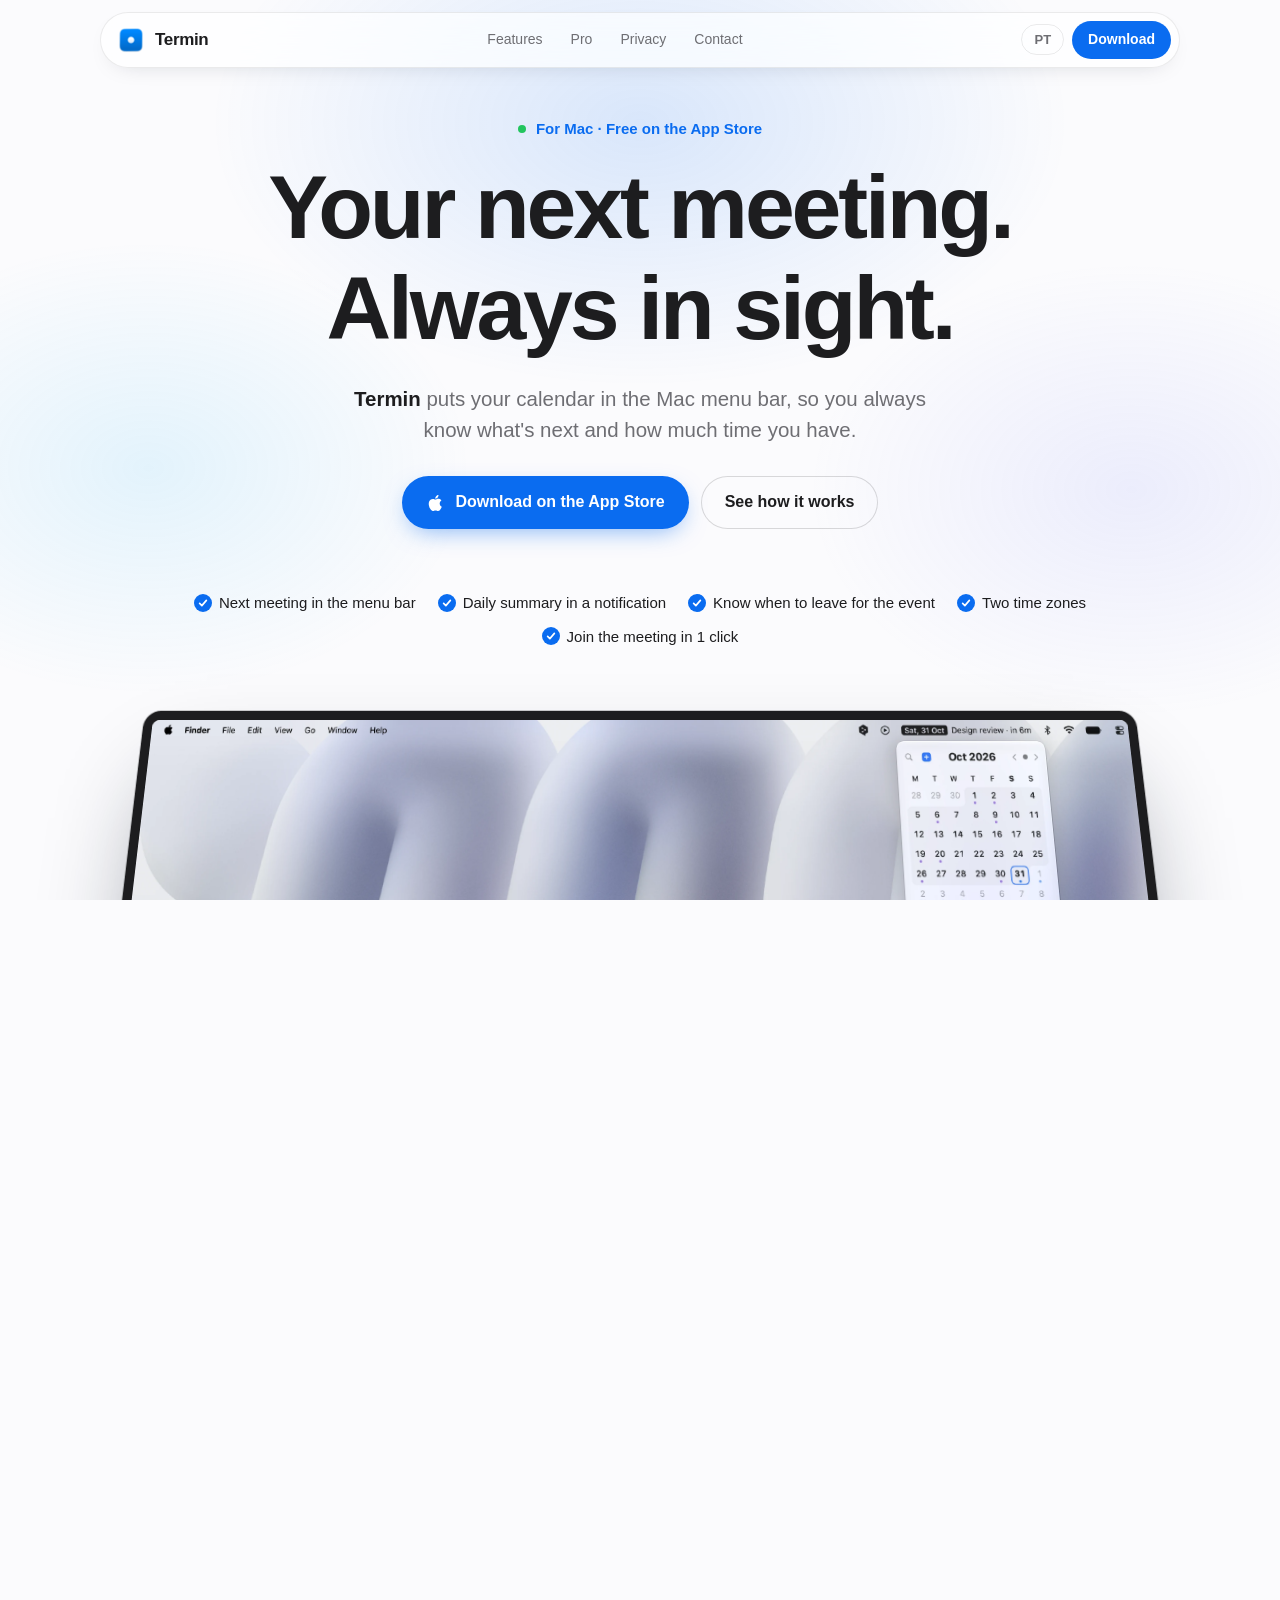
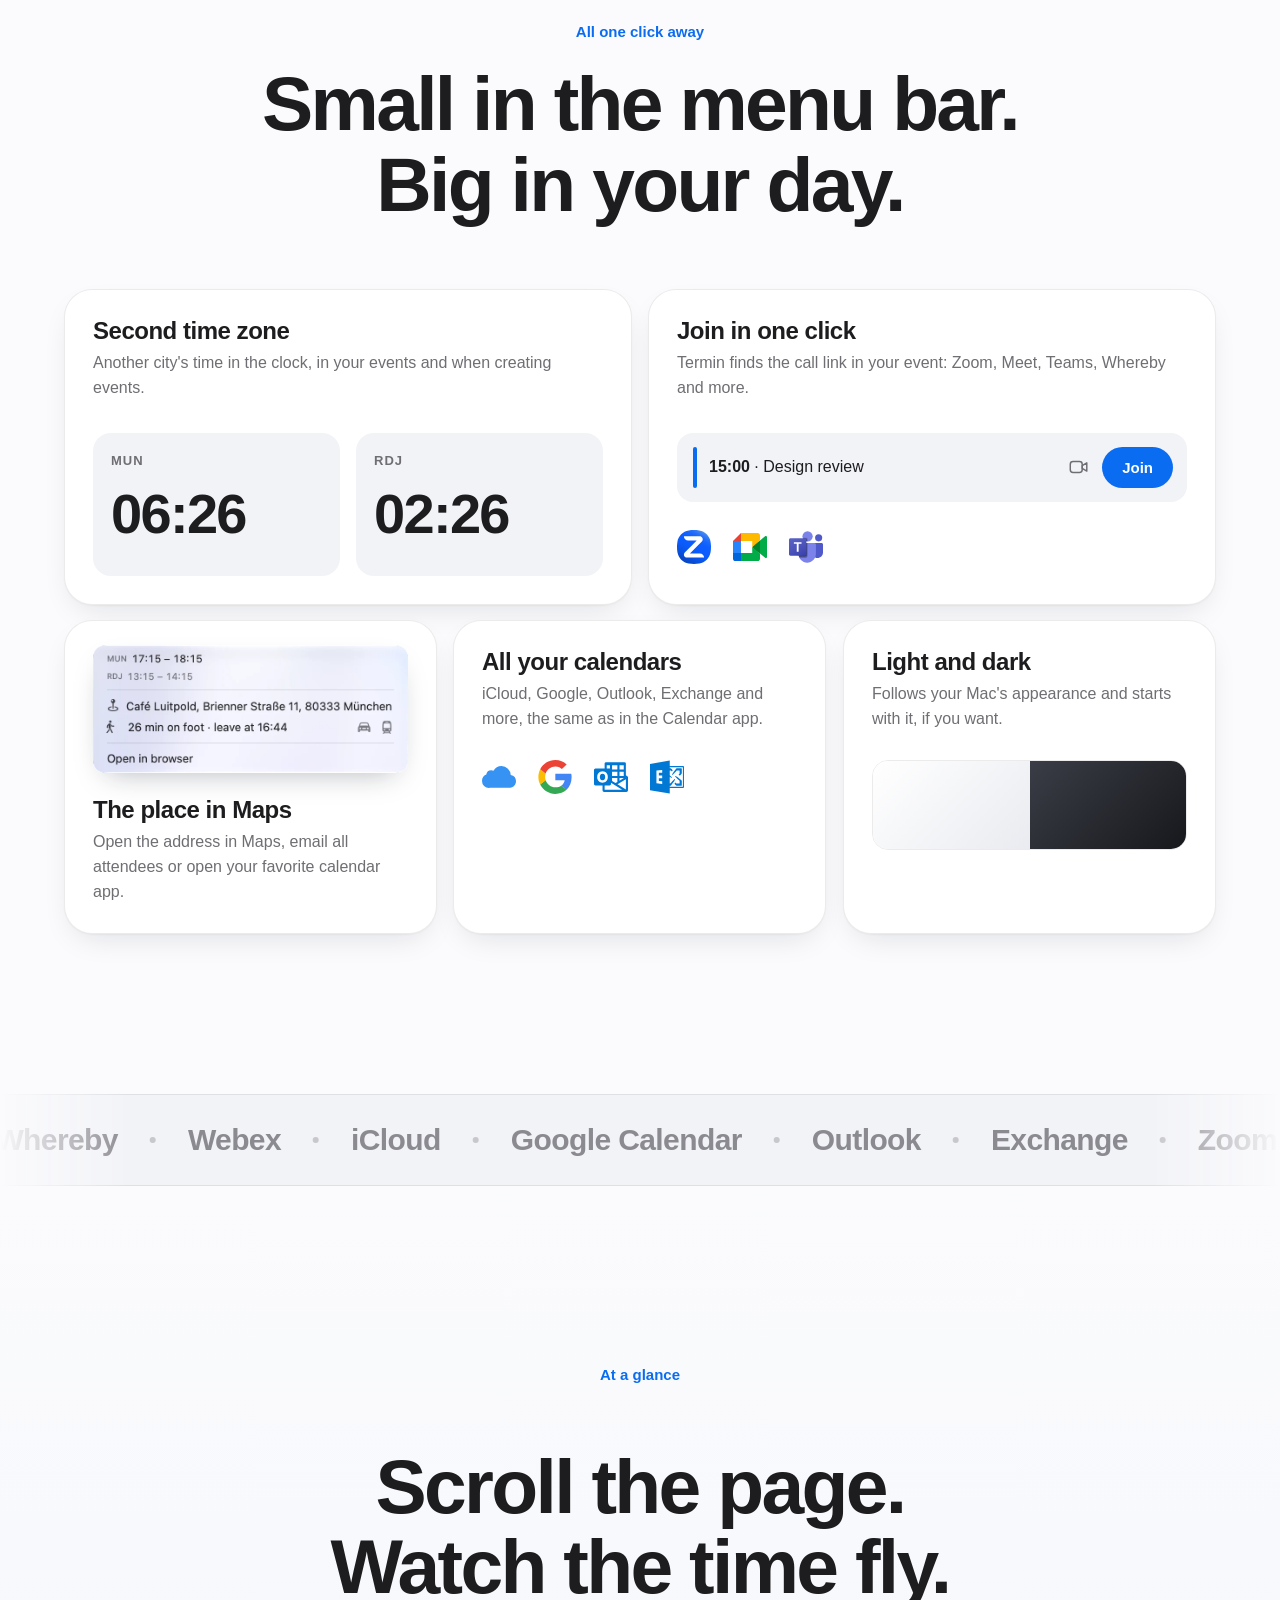
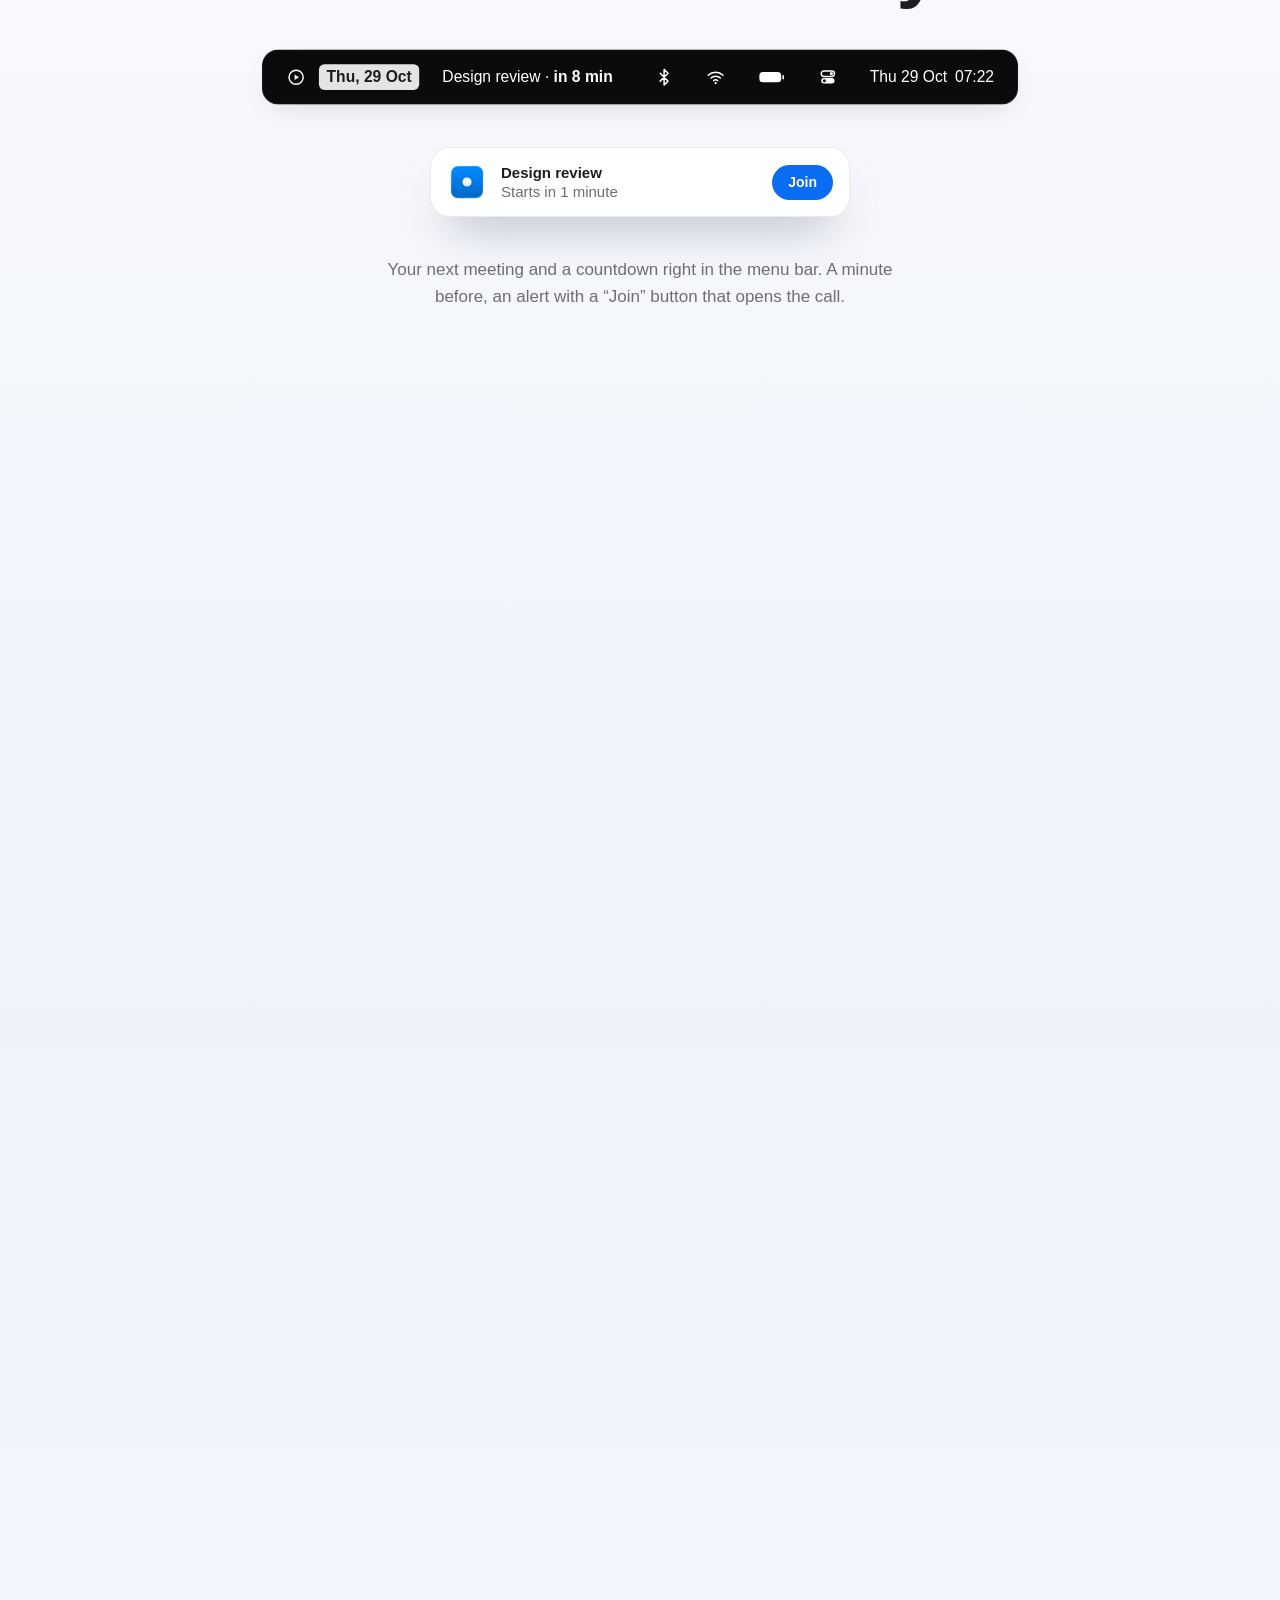
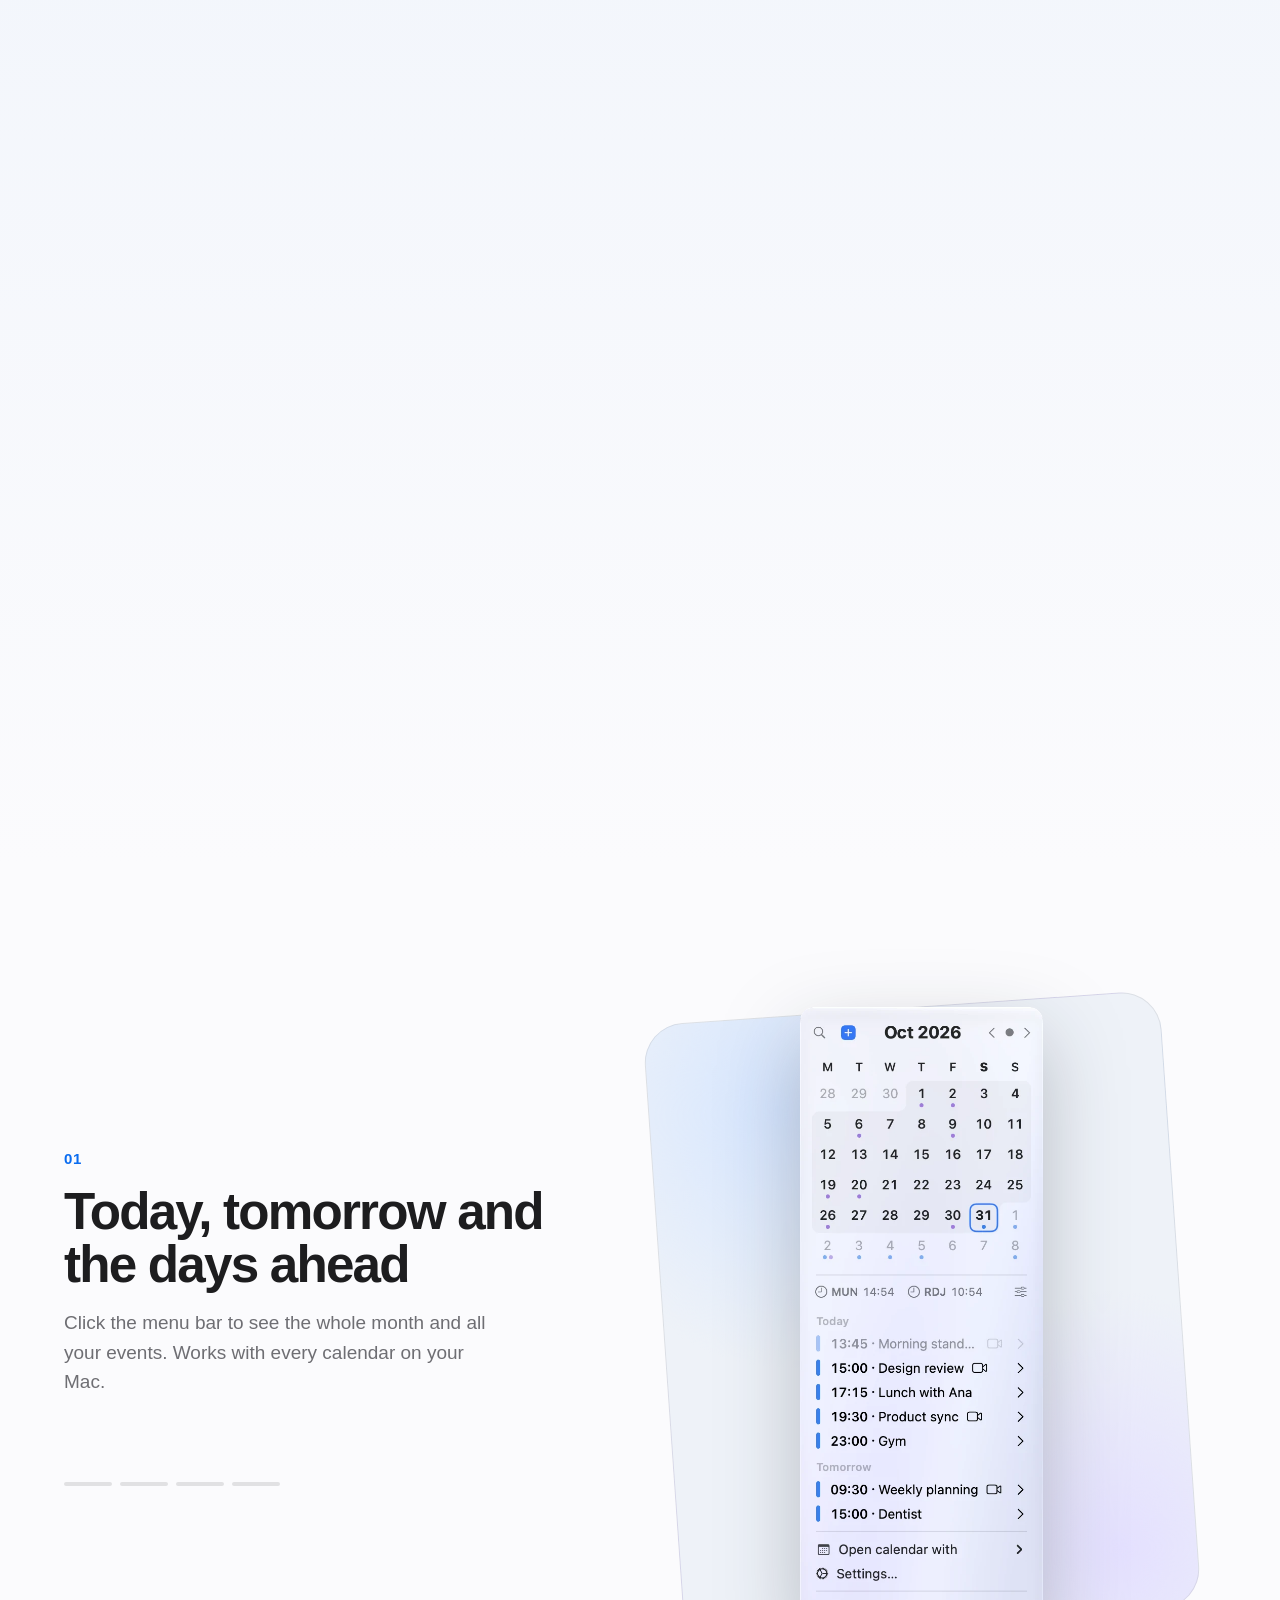
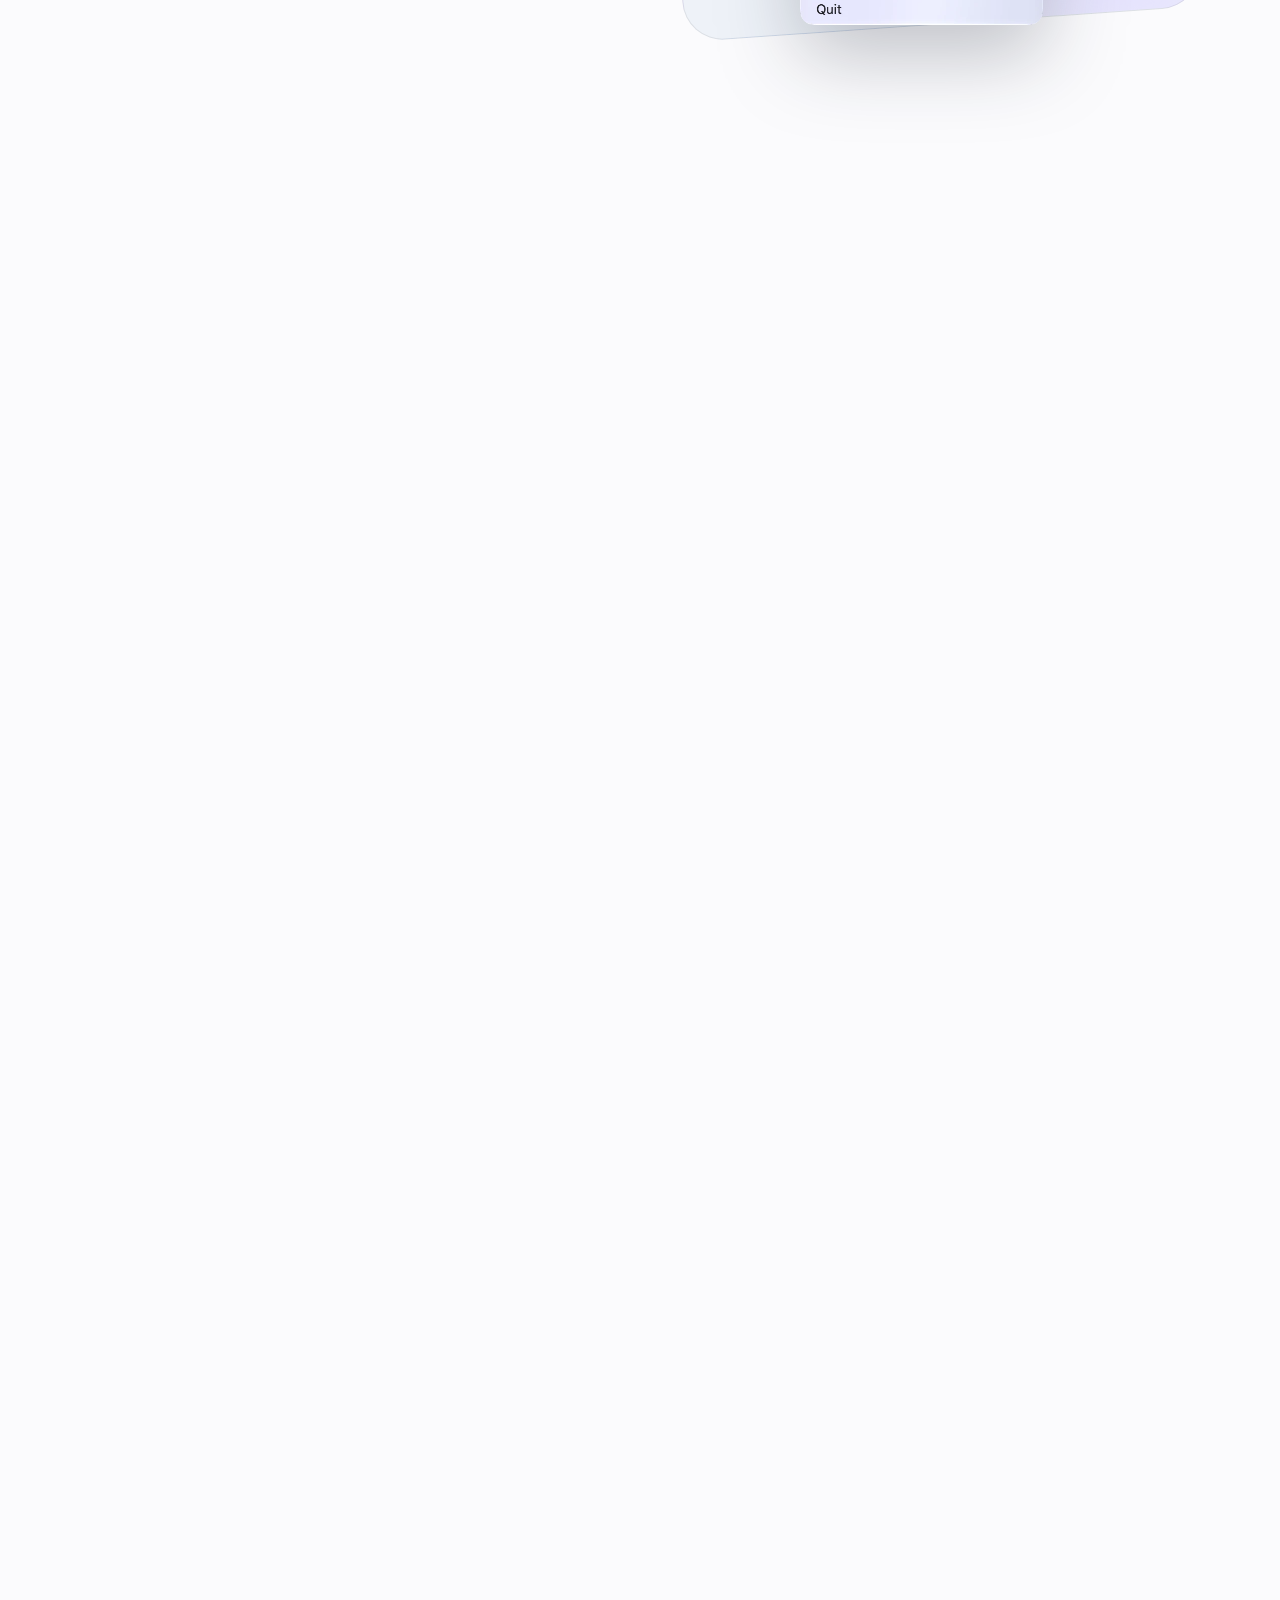
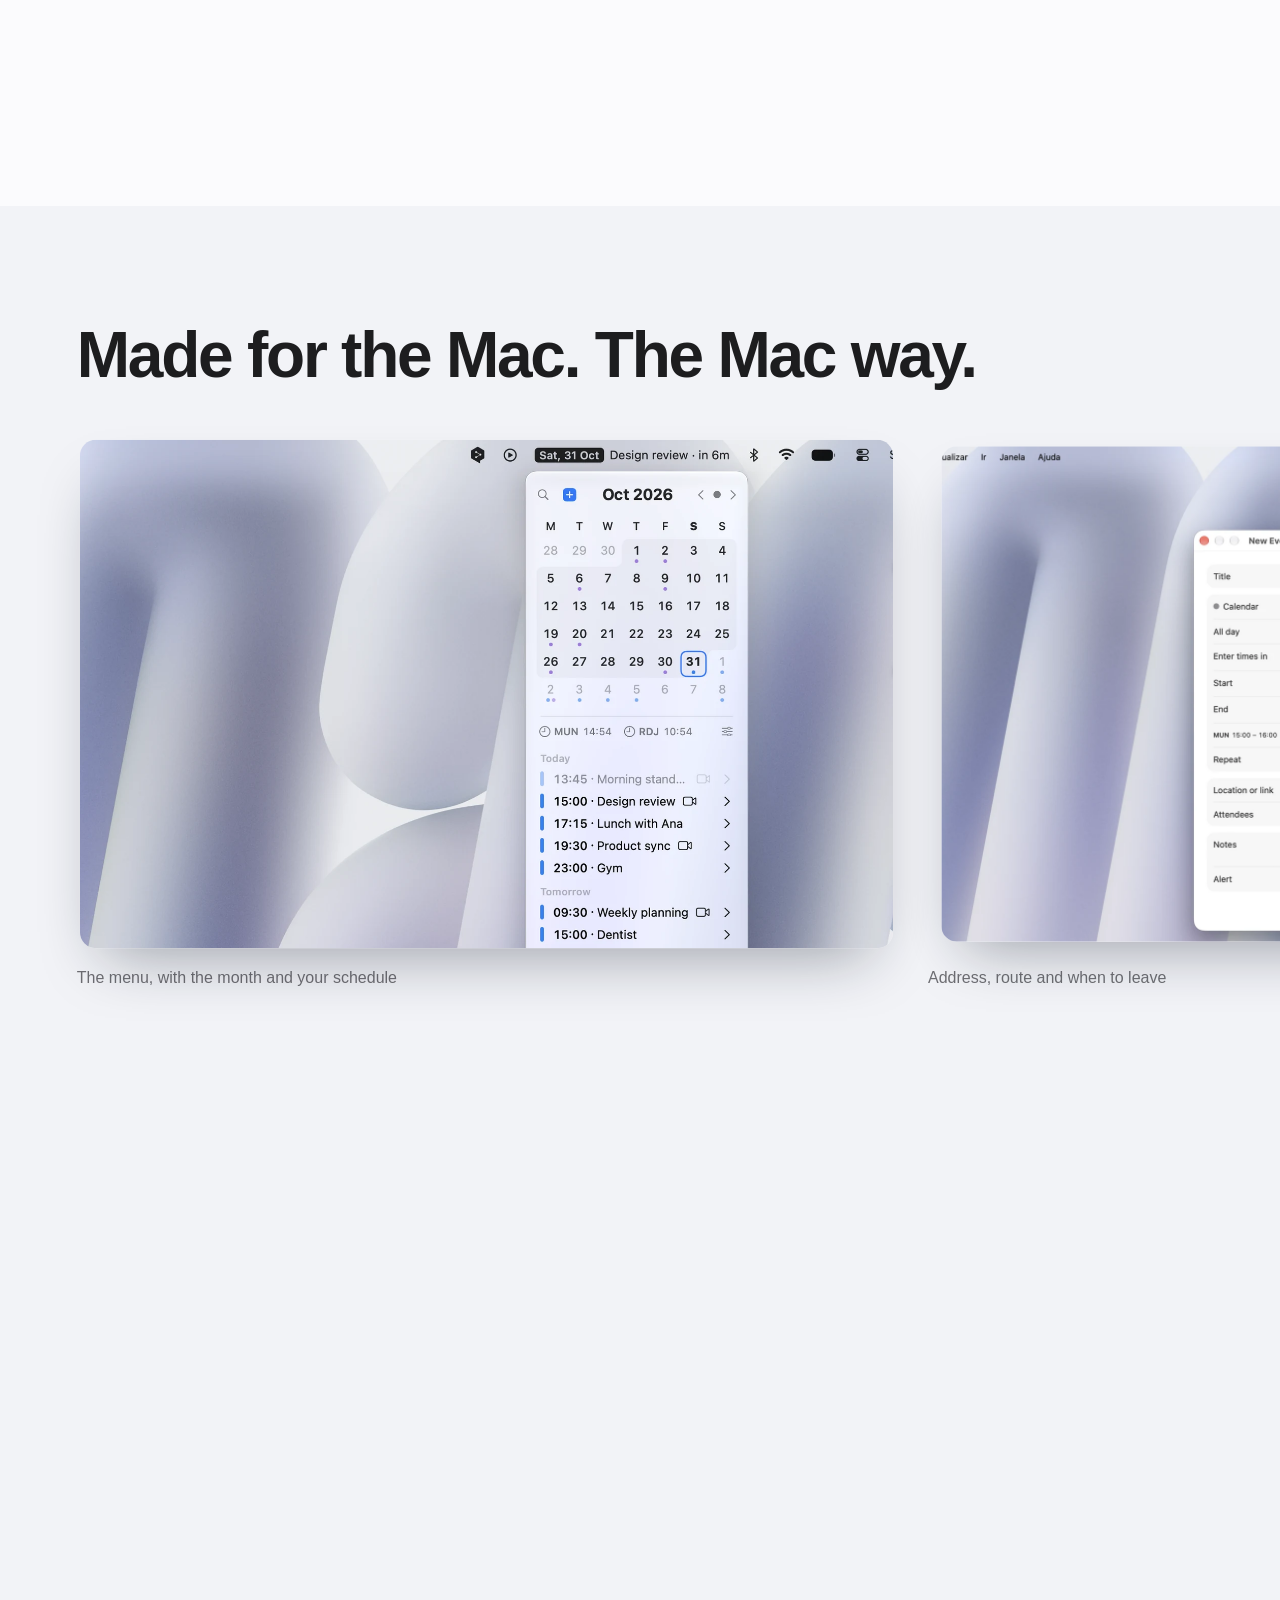
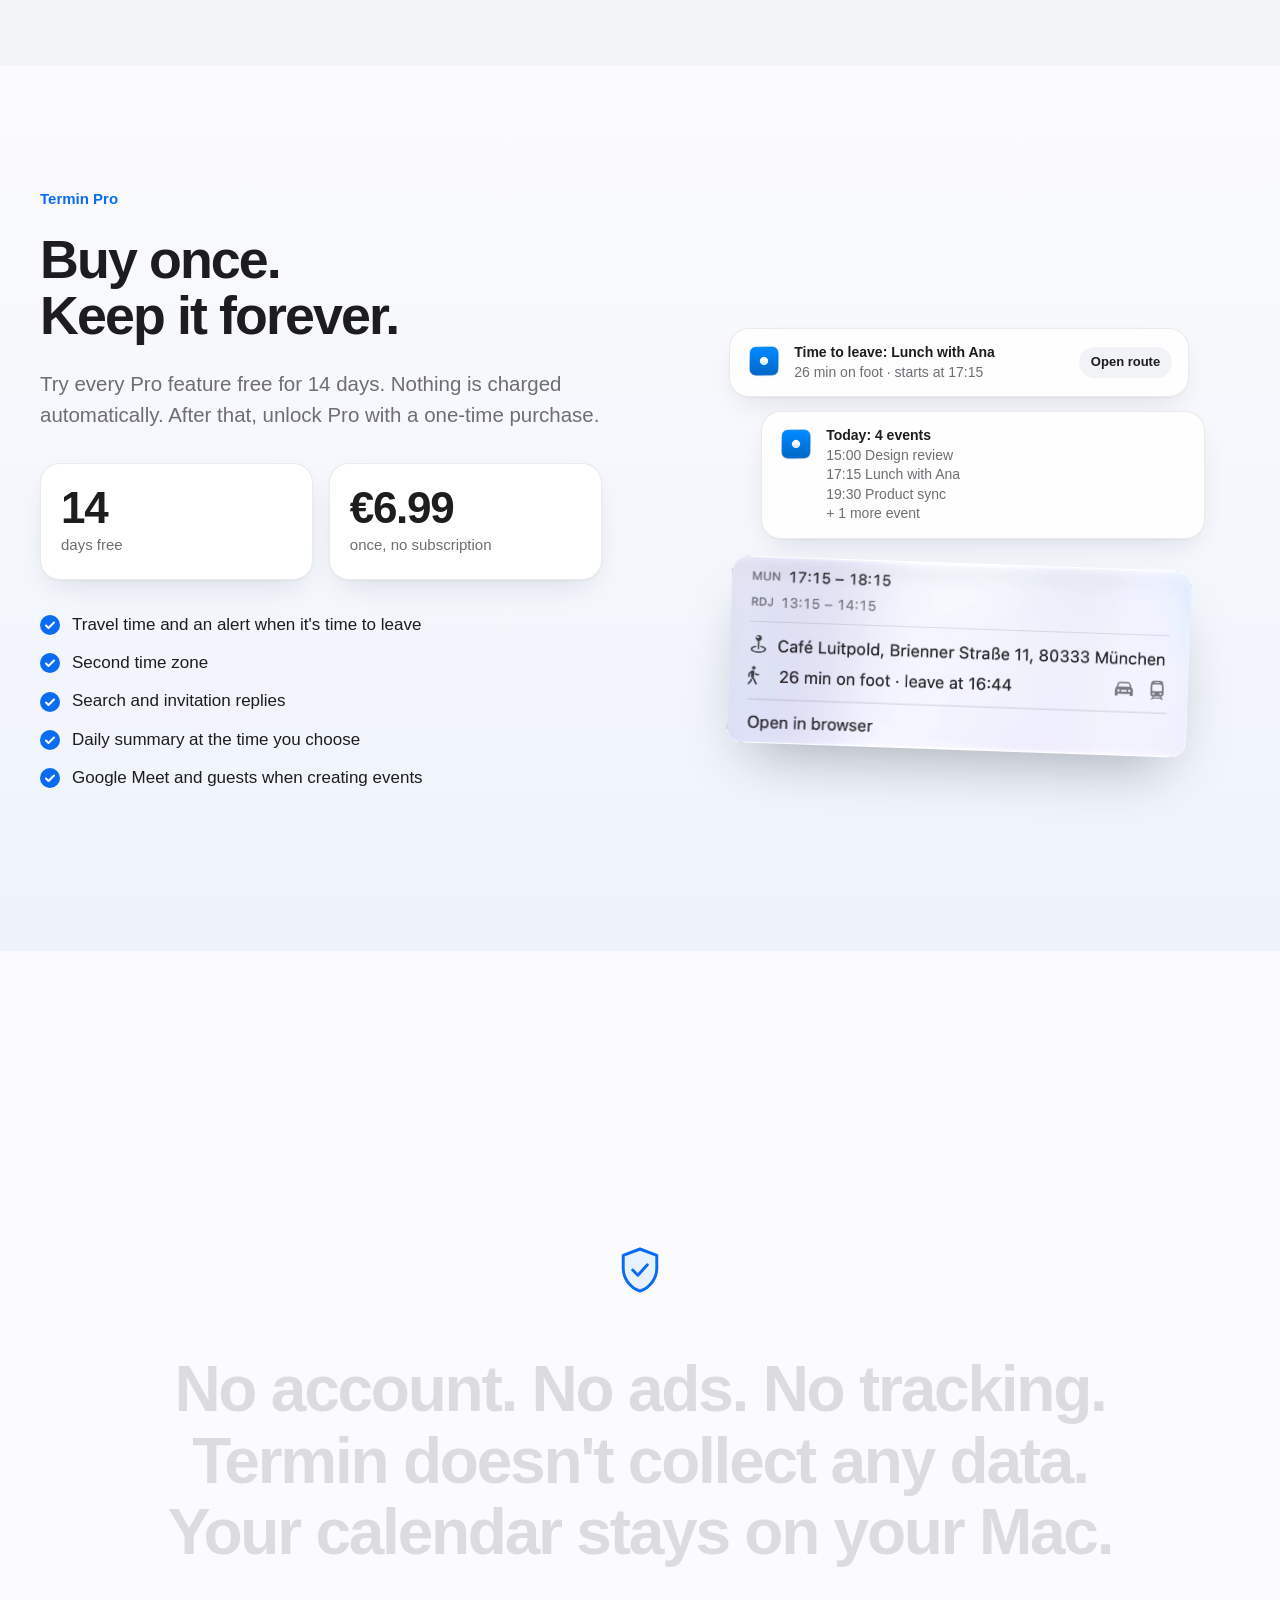
==== commit f0b09886: "Landing: logos dos serviços sem fundo, para não parecerem botões Co-Authored-By: Claude Opus 5.5 <no" ====
--- a/index.html
+++ b/index.html
@@ -12,7 +12,7 @@
 <link rel="canonical" href="https://termin-app.com/">
 <meta name="theme-color" content="#fbfbfd">
 <link rel="icon" href="img/icon.png">
-<link rel="stylesheet" href="landing.css?v=20">
+<link rel="stylesheet" href="landing.css?v=21">
   <!-- Umami: estatísticas do site, sem cookies; só conta em termin-app.com -->
   <script defer src="https://cloud.umami.is/script.js" data-website-id="2b78b34d-9ec8-4ce2-b9a3-627e3583dc4f" data-domains="termin-app.com"></script>
 </head>
--- a/landing.css
+++ b/landing.css
@@ -301,10 +301,10 @@
 }
 @keyframes tap { 0%, 60%, 100% { transform: scale(1); box-shadow: 0 0 0 0 rgba(10, 108, 240, .45); } 70% { transform: scale(.92); } 85% { box-shadow: 0 0 0 18px rgba(10, 108, 240, 0); } }
 .card.detail img { width: 100%; border-radius: 12px; margin: -4px 0 24px; box-shadow: 0 12px 28px -14px rgba(16, 24, 40, .35); }
-/* Logos dos serviços (Zoom, Meet, Teams, iCloud…) em quadradinhos como ícones de app */
-.logos { display: flex; flex-wrap: wrap; gap: 12px; margin-top: 28px; }
-.logos span { width: 56px; height: 56px; border-radius: 16px; background: var(--bg2); display: grid; place-items: center; }
-.logos svg { width: 30px; height: 30px; }
+/* Logos dos serviços (Zoom, Meet, Teams, iCloud…), soltos, sem fundo */
+.logos { display: flex; flex-wrap: wrap; align-items: center; gap: 22px; margin-top: 28px; }
+.logos span { display: flex; }
+.logos svg { width: 34px; height: 34px; }
 .theme-demo { display: flex; margin-top: 28px; height: 90px; border-radius: 16px; overflow: hidden; border: 1px solid var(--line); }
 .theme-demo span { flex: 1; }
 .theme-demo span:first-child { background: linear-gradient(135deg, #ffffff, #e9ebf0); }
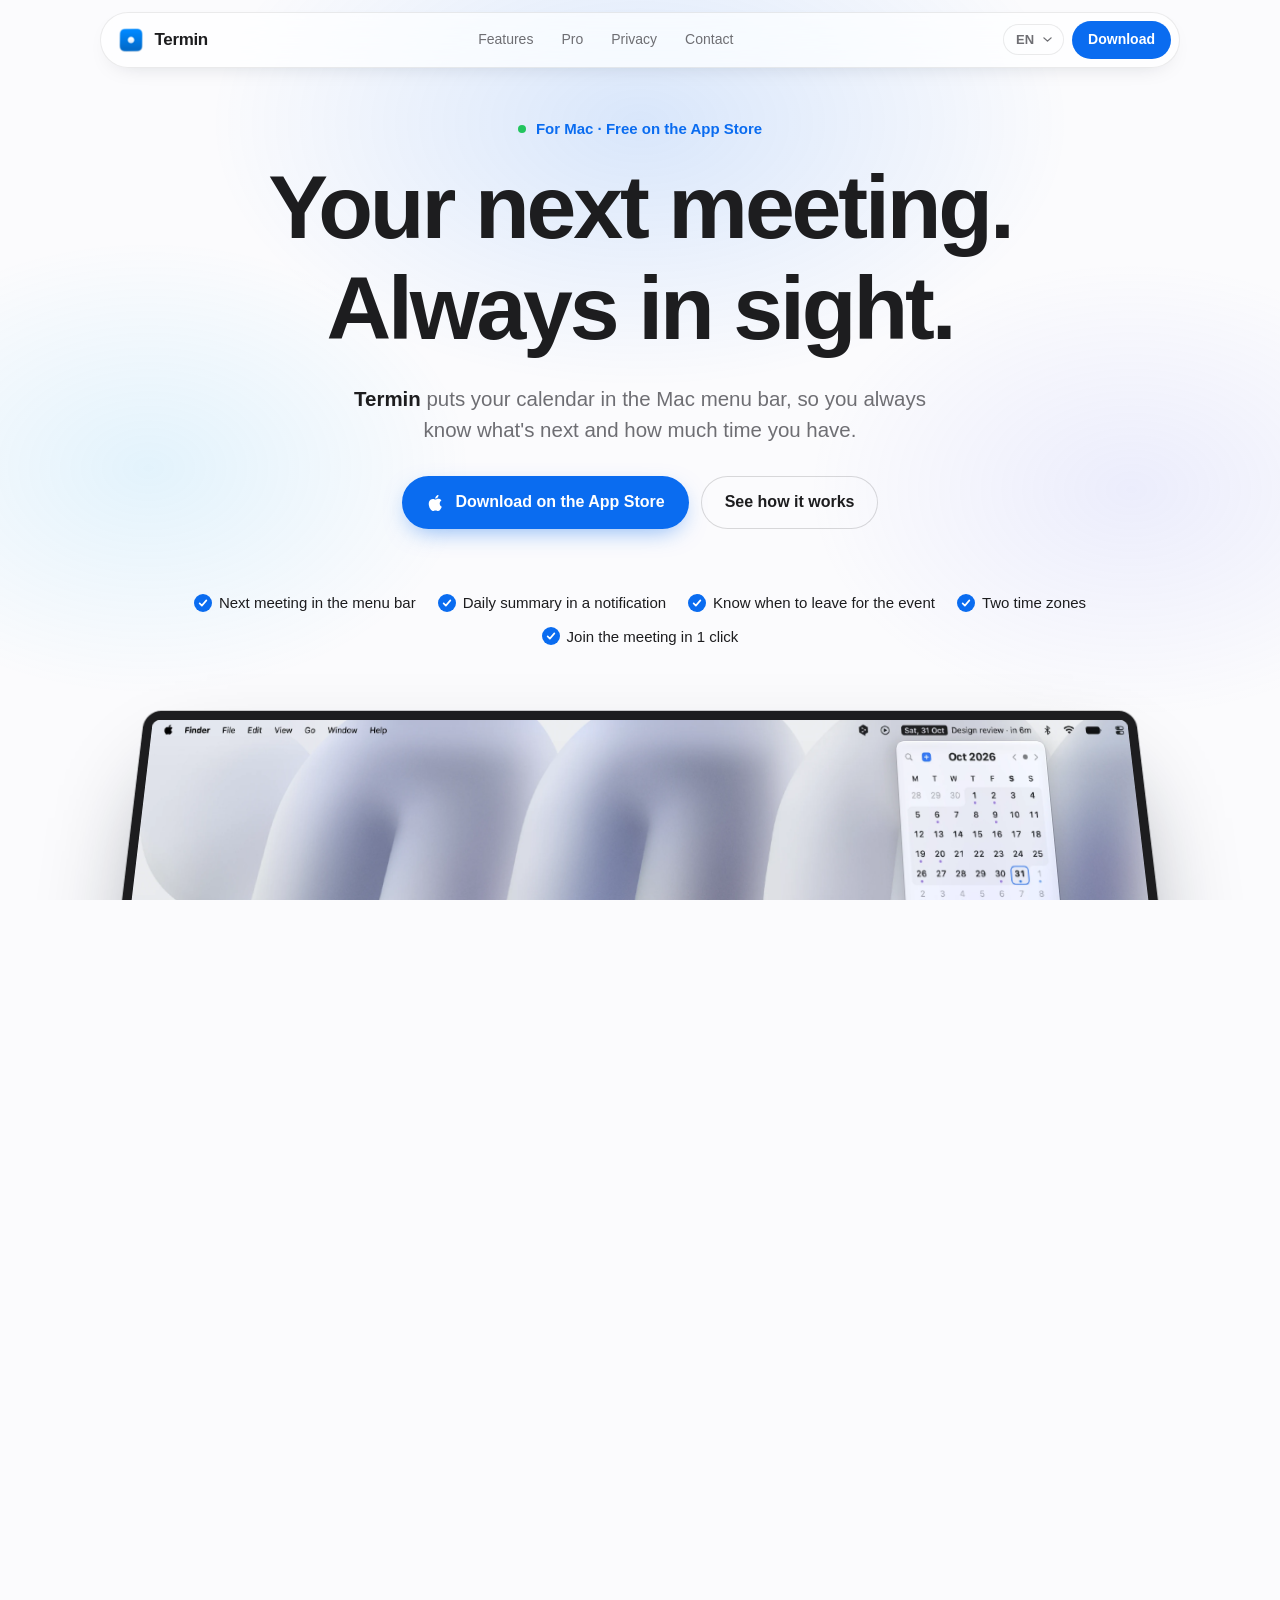
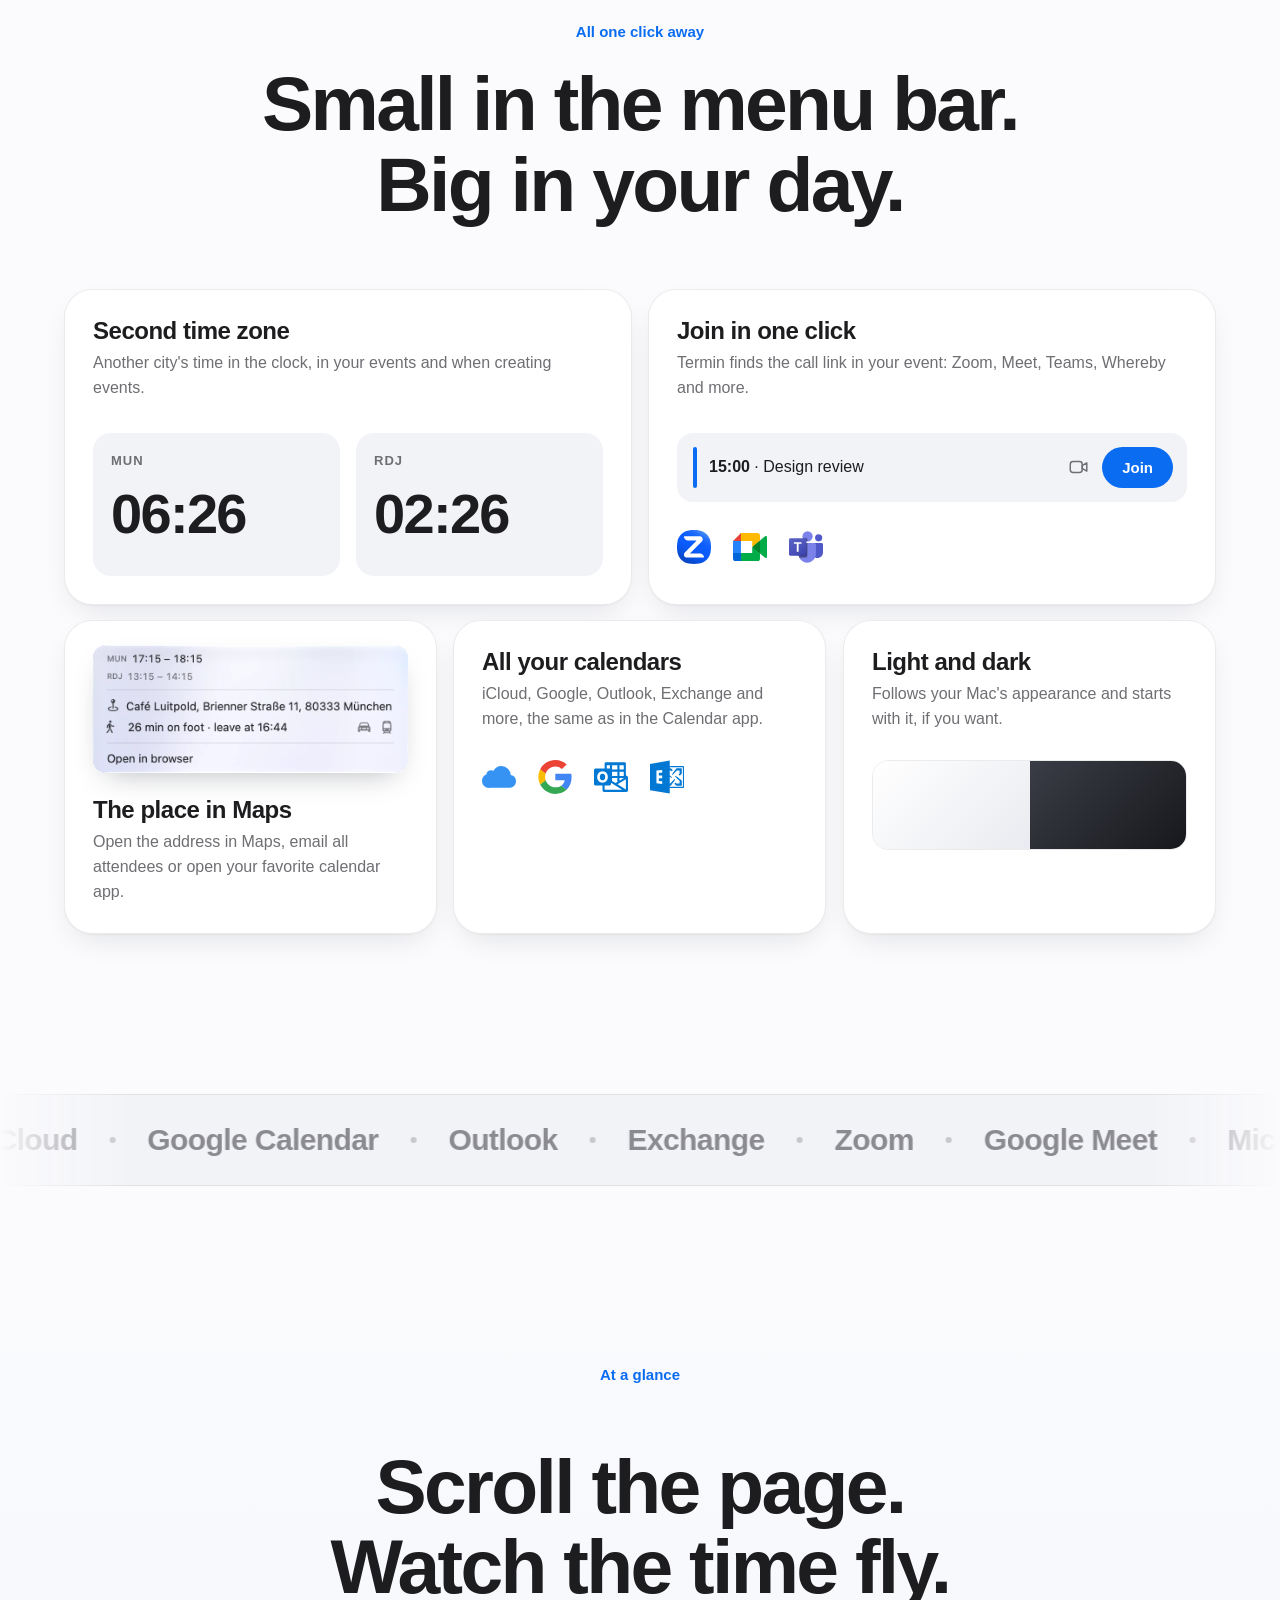
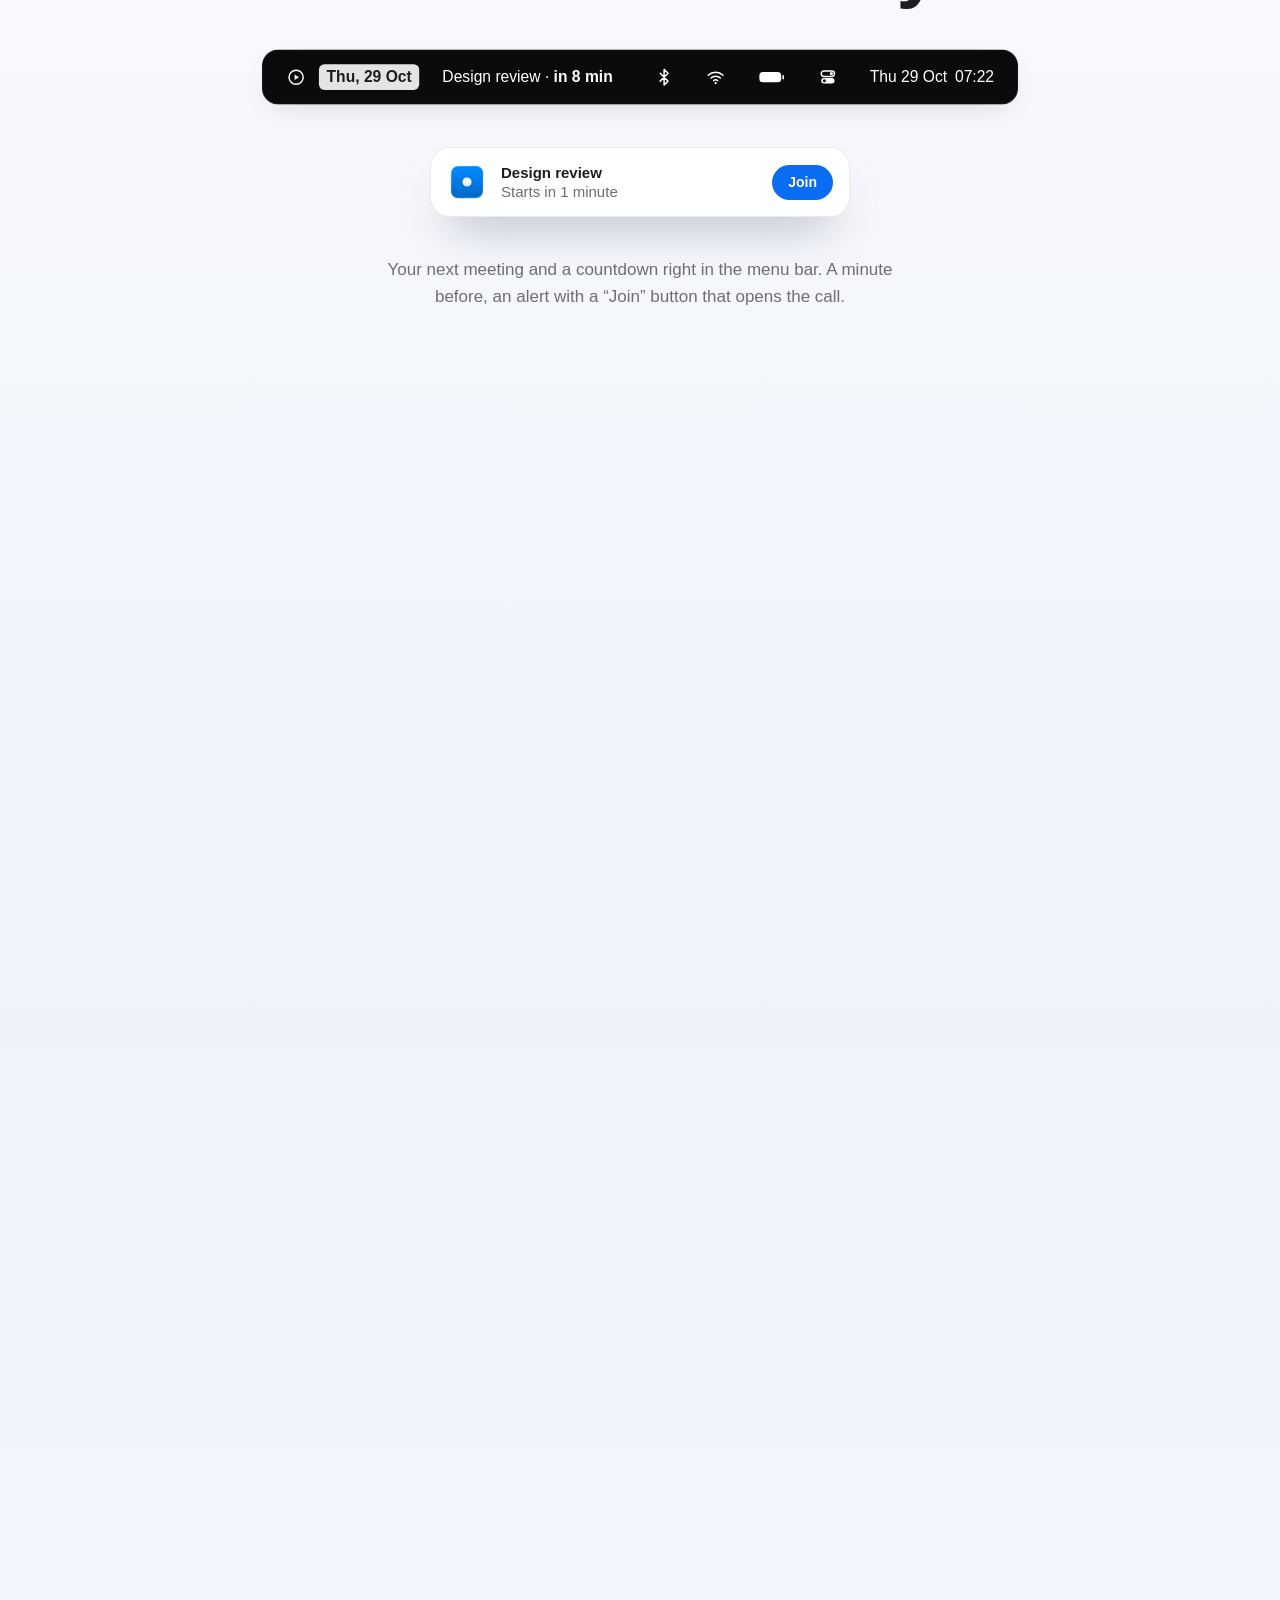
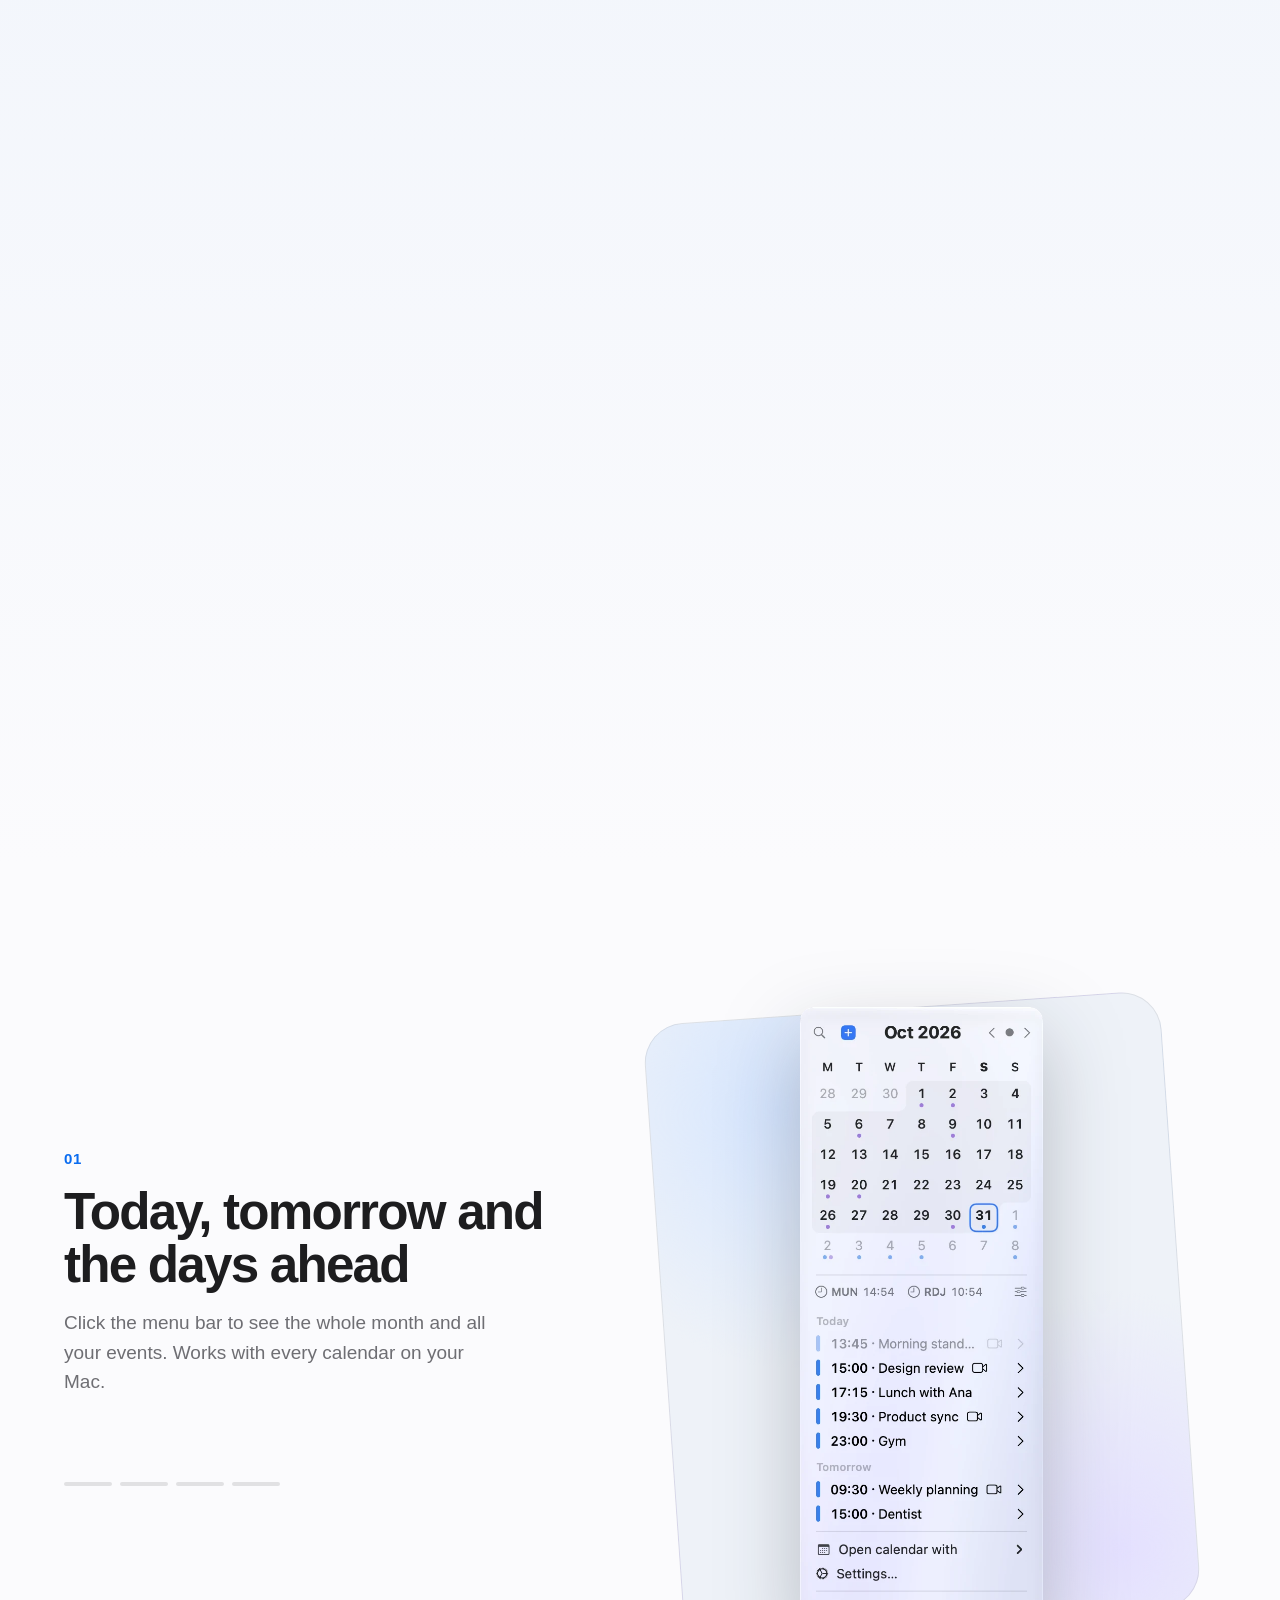
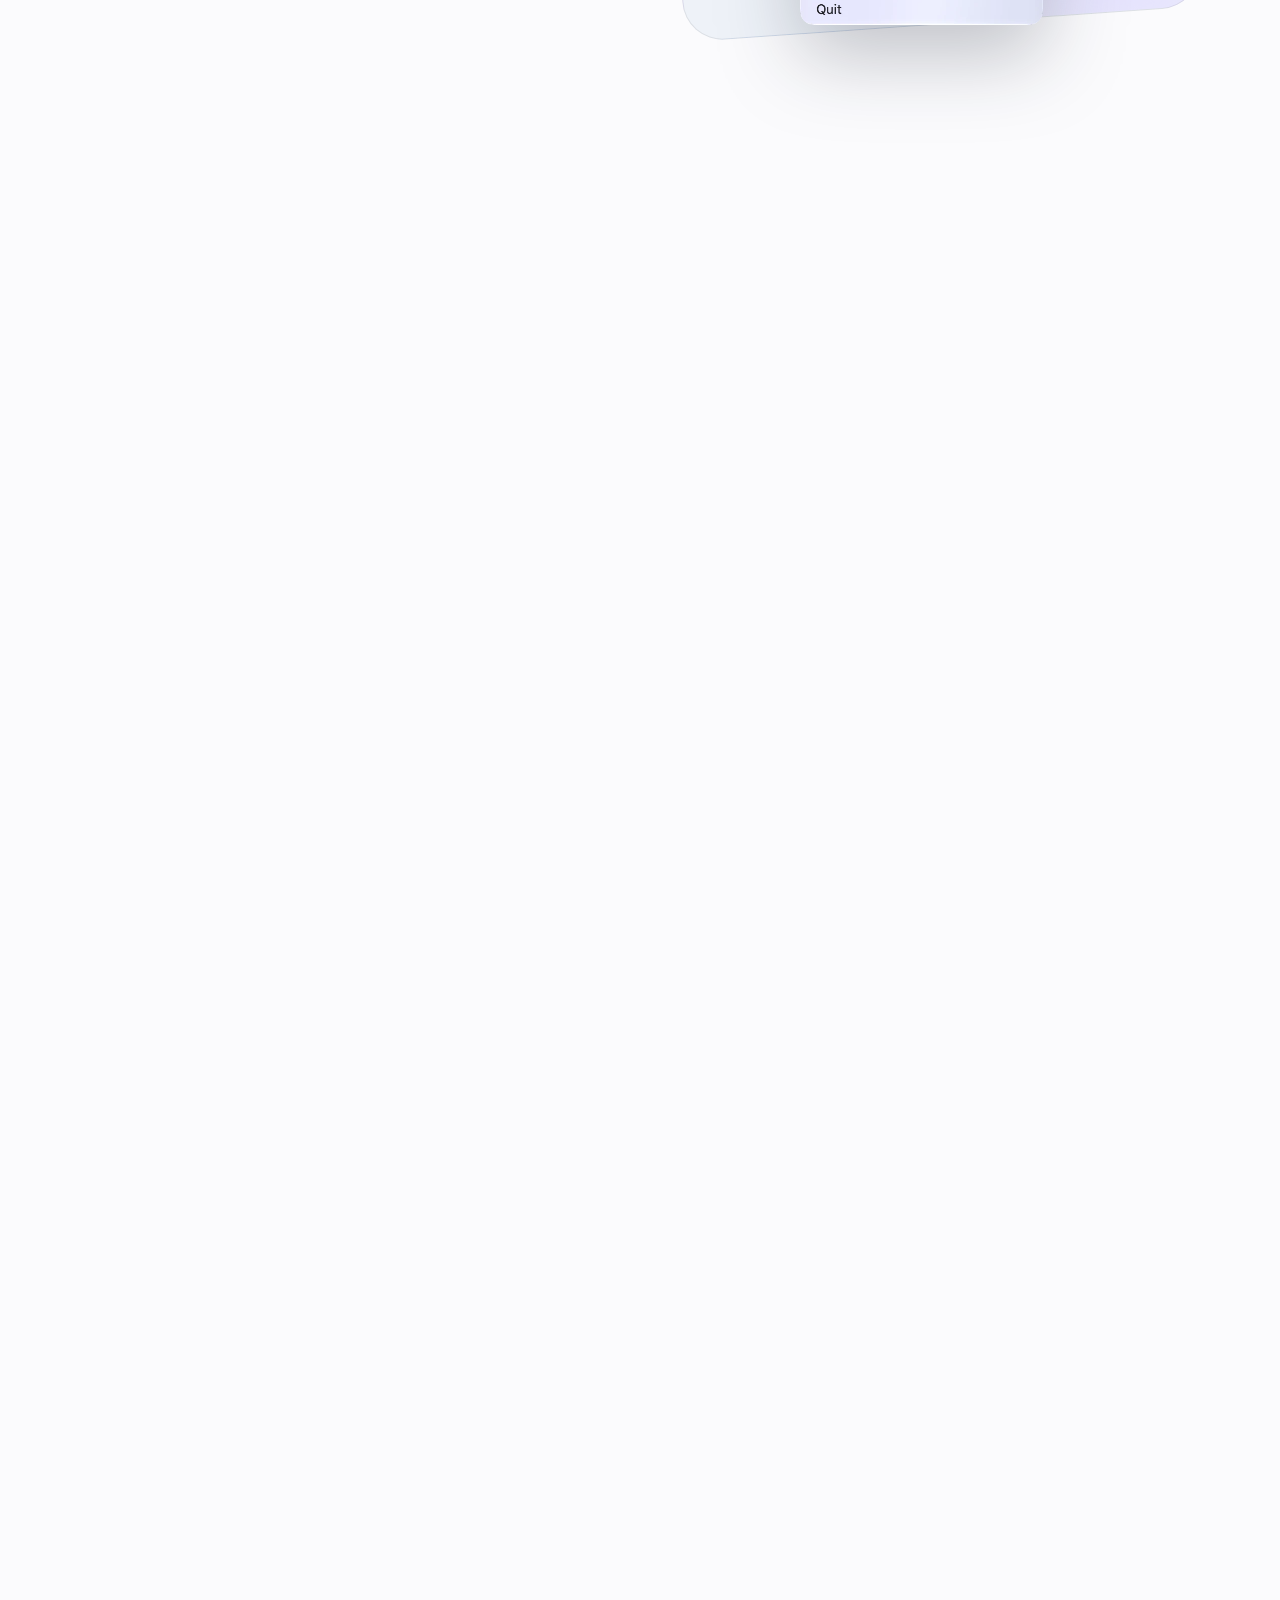
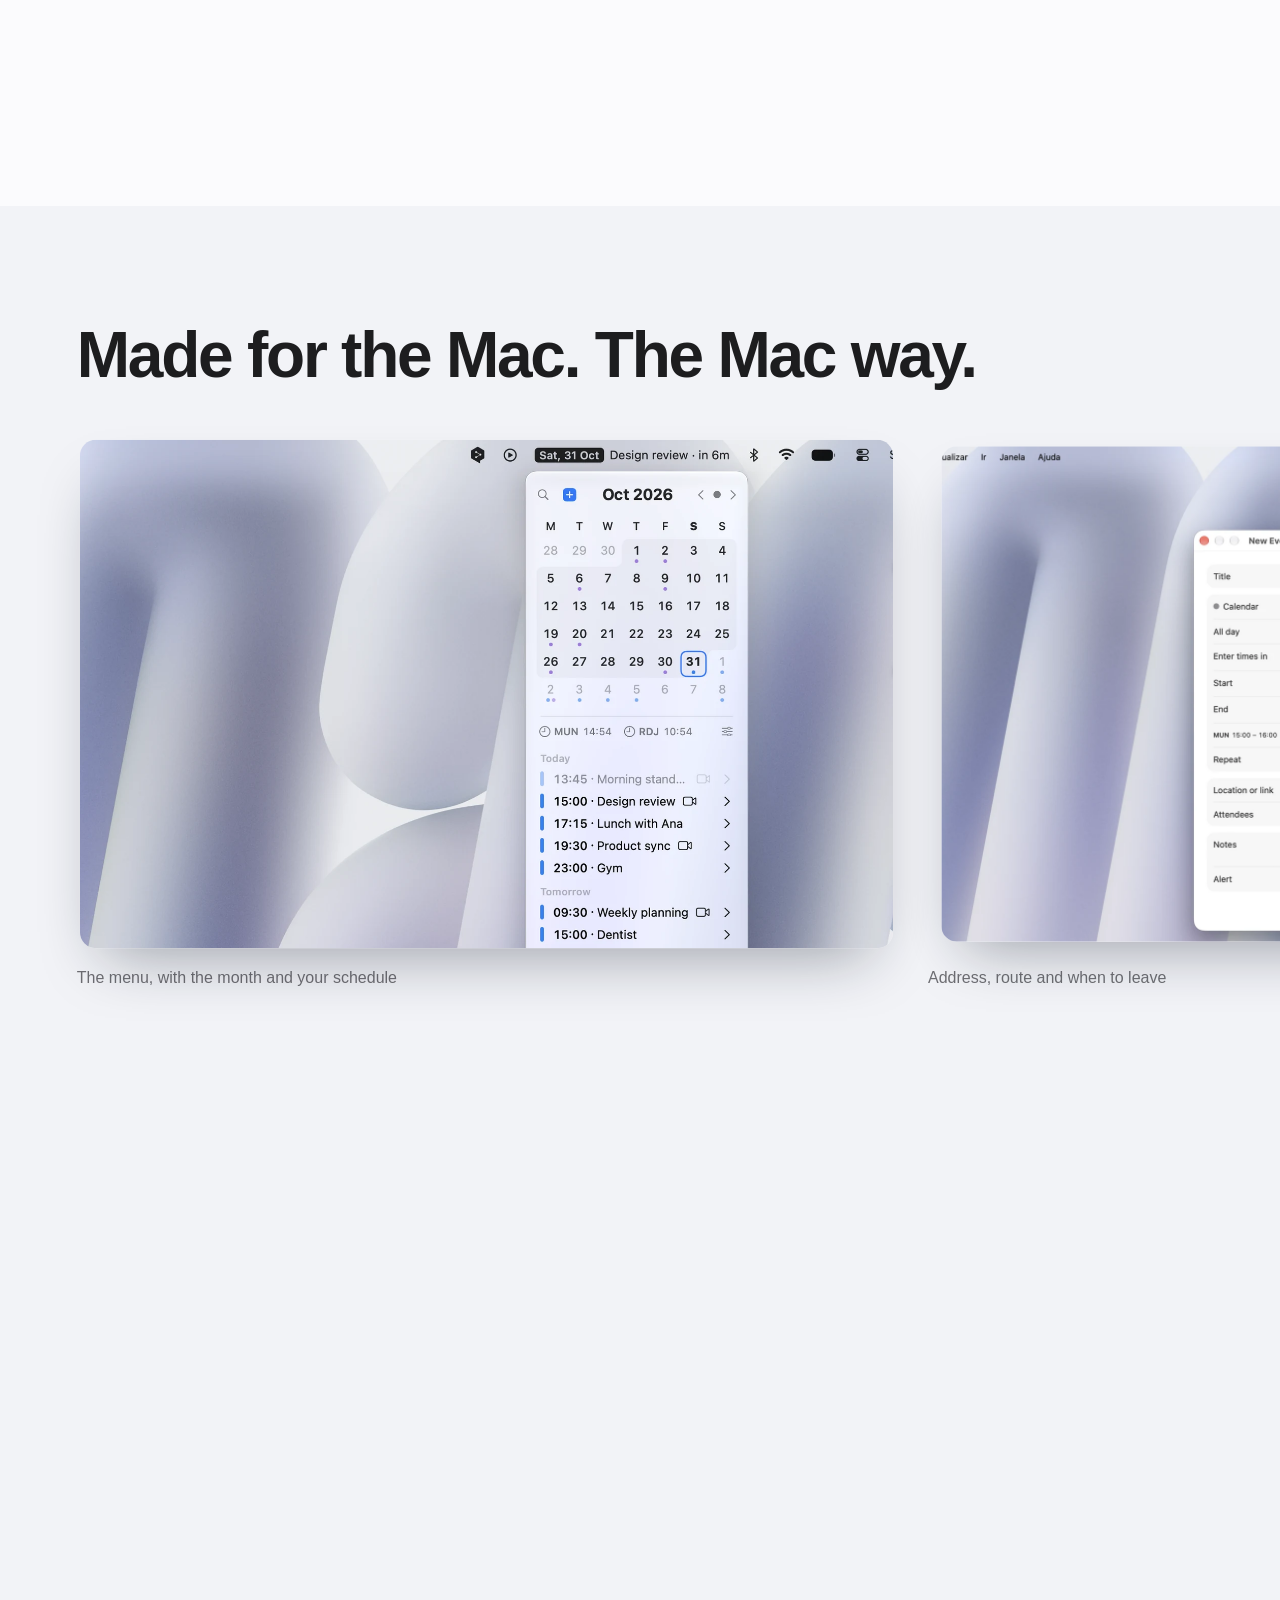
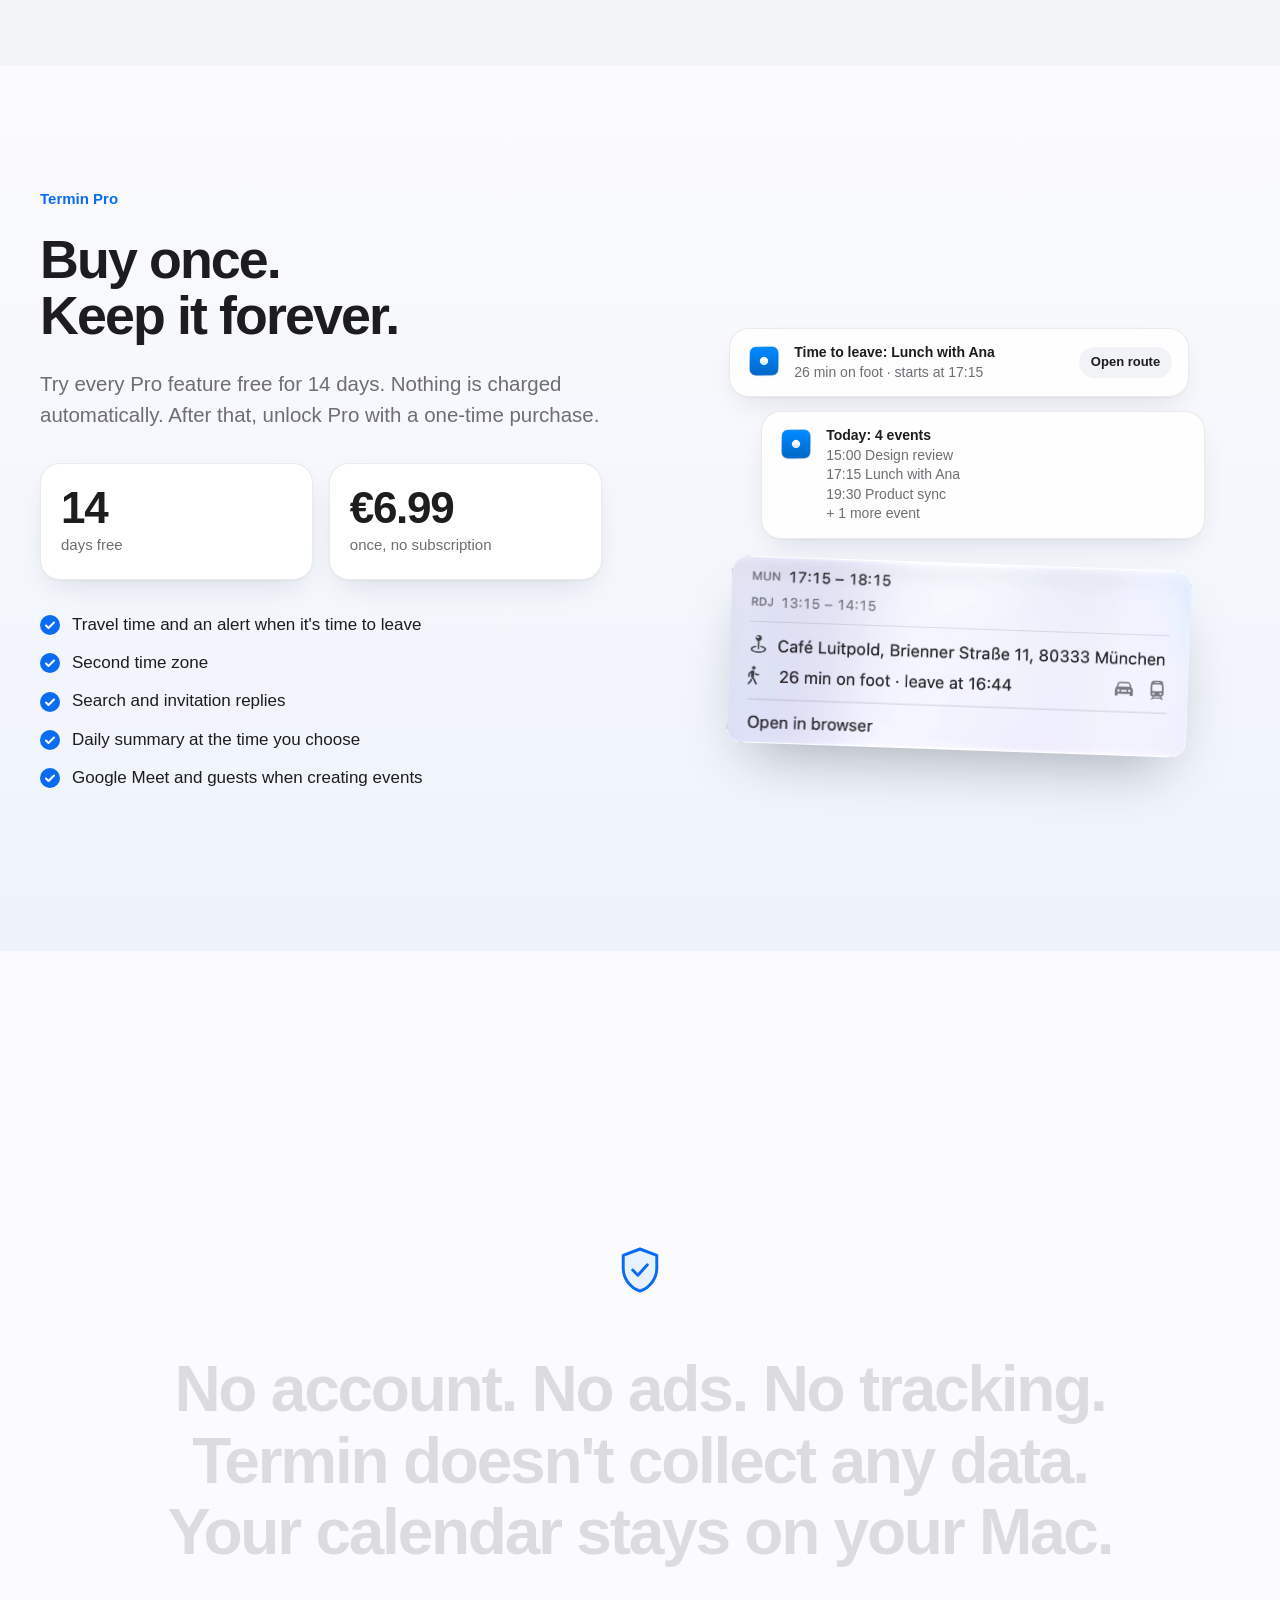
==== commit 7cb1d43b: "Site em alemão Co-Authored-By: Claude Opus 5.5 <noreply@anthropic.com>" ====
--- a/index.html
+++ b/index.html
@@ -12,7 +12,7 @@
 <link rel="canonical" href="https://termin-app.com/">
 <meta name="theme-color" content="#fbfbfd">
 <link rel="icon" href="img/icon.png">
-<link rel="stylesheet" href="landing.css?v=21">
+<link rel="stylesheet" href="landing.css?v=22">
   <!-- Umami: estatísticas do site, sem cookies; só conta em termin-app.com -->
   <script defer src="https://cloud.umami.is/script.js" data-website-id="2b78b34d-9ec8-4ce2-b9a3-627e3583dc4f" data-domains="termin-app.com"></script>
 </head>
@@ -29,7 +29,7 @@
     <button type="button" class="link-btn" data-contact data-umami-event="Abriu contato" data-umami-event-local="menu" data-i18n="foot.contact">Contato</button>
   </nav>
   <div class="nav-end">
-    <button class="lang" type="button" aria-label="Language" data-umami-event="Trocou idioma">EN</button>
+    <select class="lang" aria-label="Idioma · Language · Sprache"><option value="pt">PT</option><option value="en">EN</option><option value="de">DE</option></select>
     <a class="btn btn-small store-link" href="#baixar" data-umami-event="Clique App Store" data-umami-event-local="menu" data-i18n="cta.short">Baixar</a>
   </div>
 </header>
@@ -281,6 +281,6 @@
   </form>
 </dialog>
 
-<script src="landing.js?v=24"></script>
+<script src="landing.js?v=25"></script>
 </body>
 </html>
--- a/landing.css
+++ b/landing.css
@@ -85,7 +85,10 @@
 .nav-end { display: flex; align-items: center; gap: 8px; }
 .lang {
   font: 600 13px var(--sans); color: var(--muted); cursor: pointer;
-  background: transparent; border: 1px solid var(--line); border-radius: 999px; padding: 7px 12px;
+  border: 1px solid var(--line); border-radius: 999px; padding: 7px 28px 7px 12px;
+  -webkit-appearance: none; appearance: none;
+  /* setinha do menu de idiomas */
+  background: transparent url("data:image/svg+xml,%3Csvg xmlns='http://www.w3.org/2000/svg' viewBox='0 0 10 6'%3E%3Cpath d='M1 1l4 4 4-4' fill='none' stroke='%236e6e73' stroke-width='1.5' stroke-linecap='round' stroke-linejoin='round'/%3E%3C/svg%3E") no-repeat right 11px center / 9px;
 }
 .lang:hover { color: var(--ink); }
 
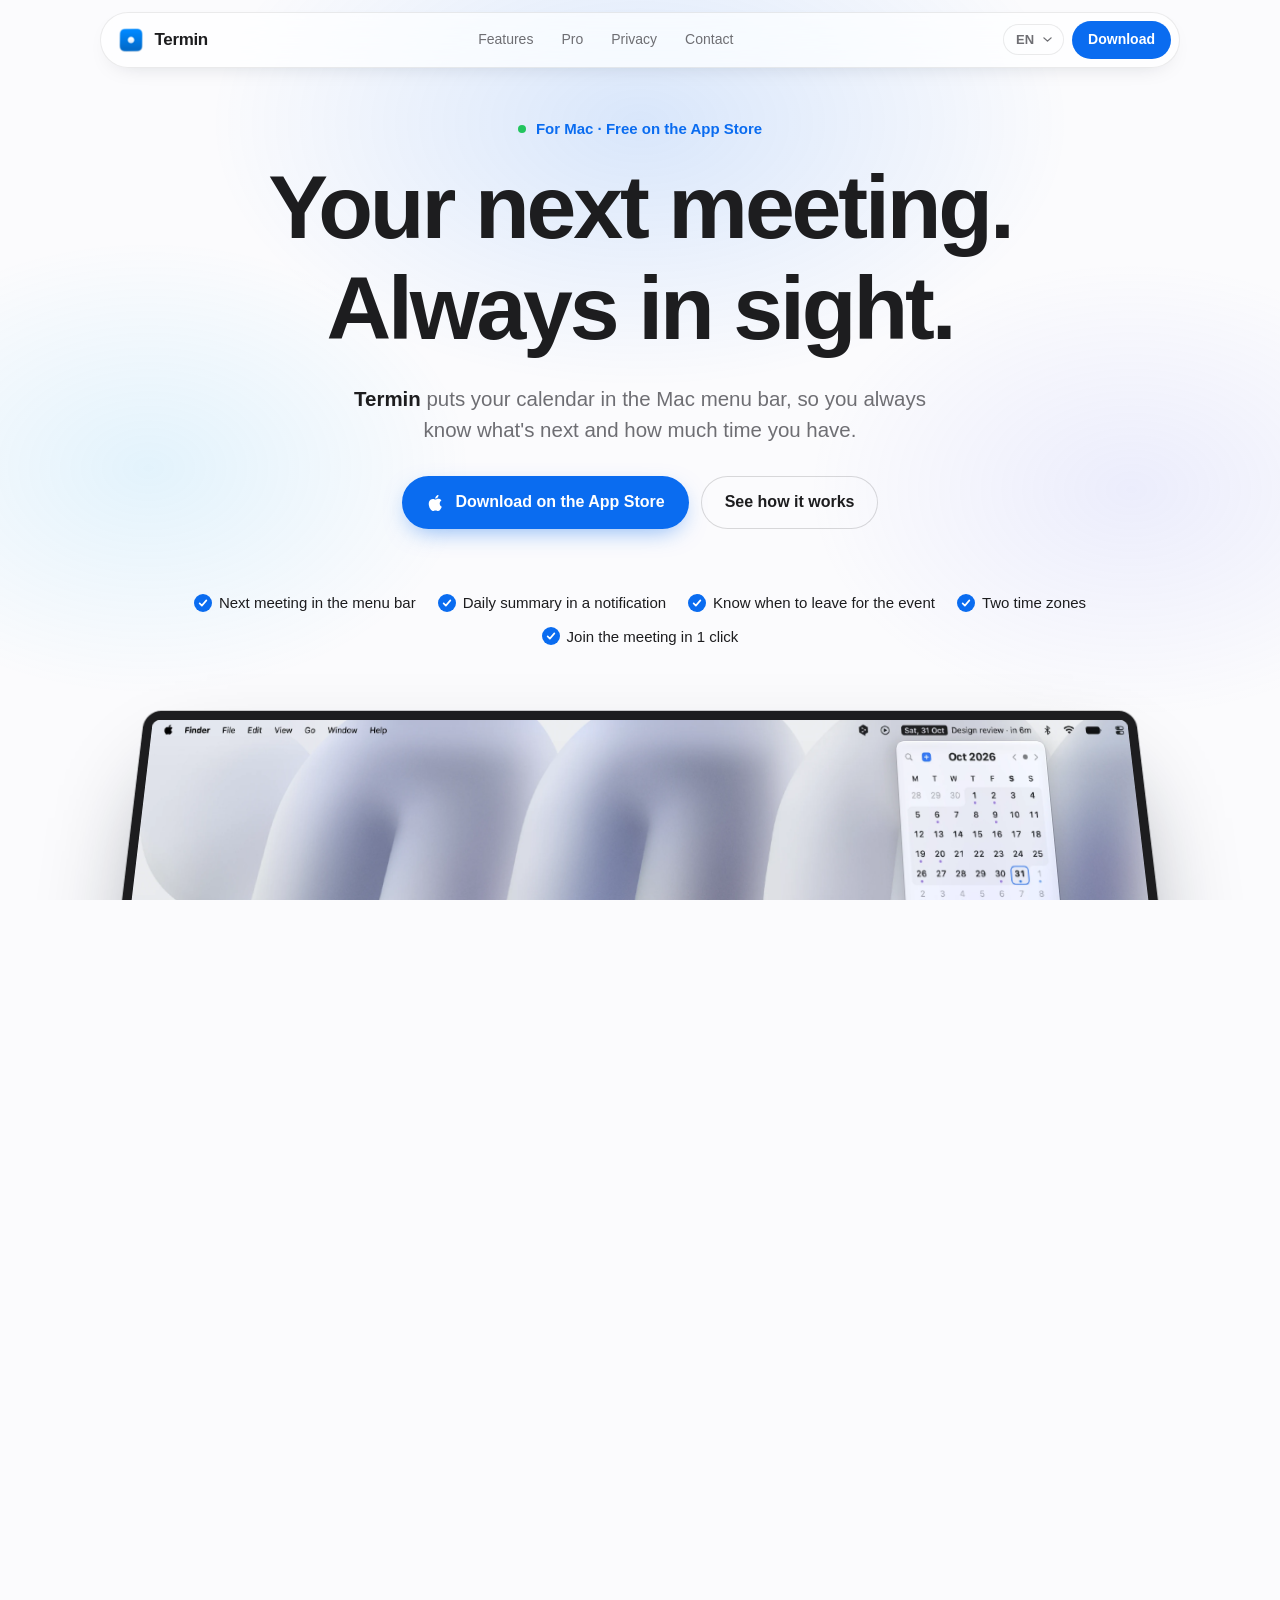
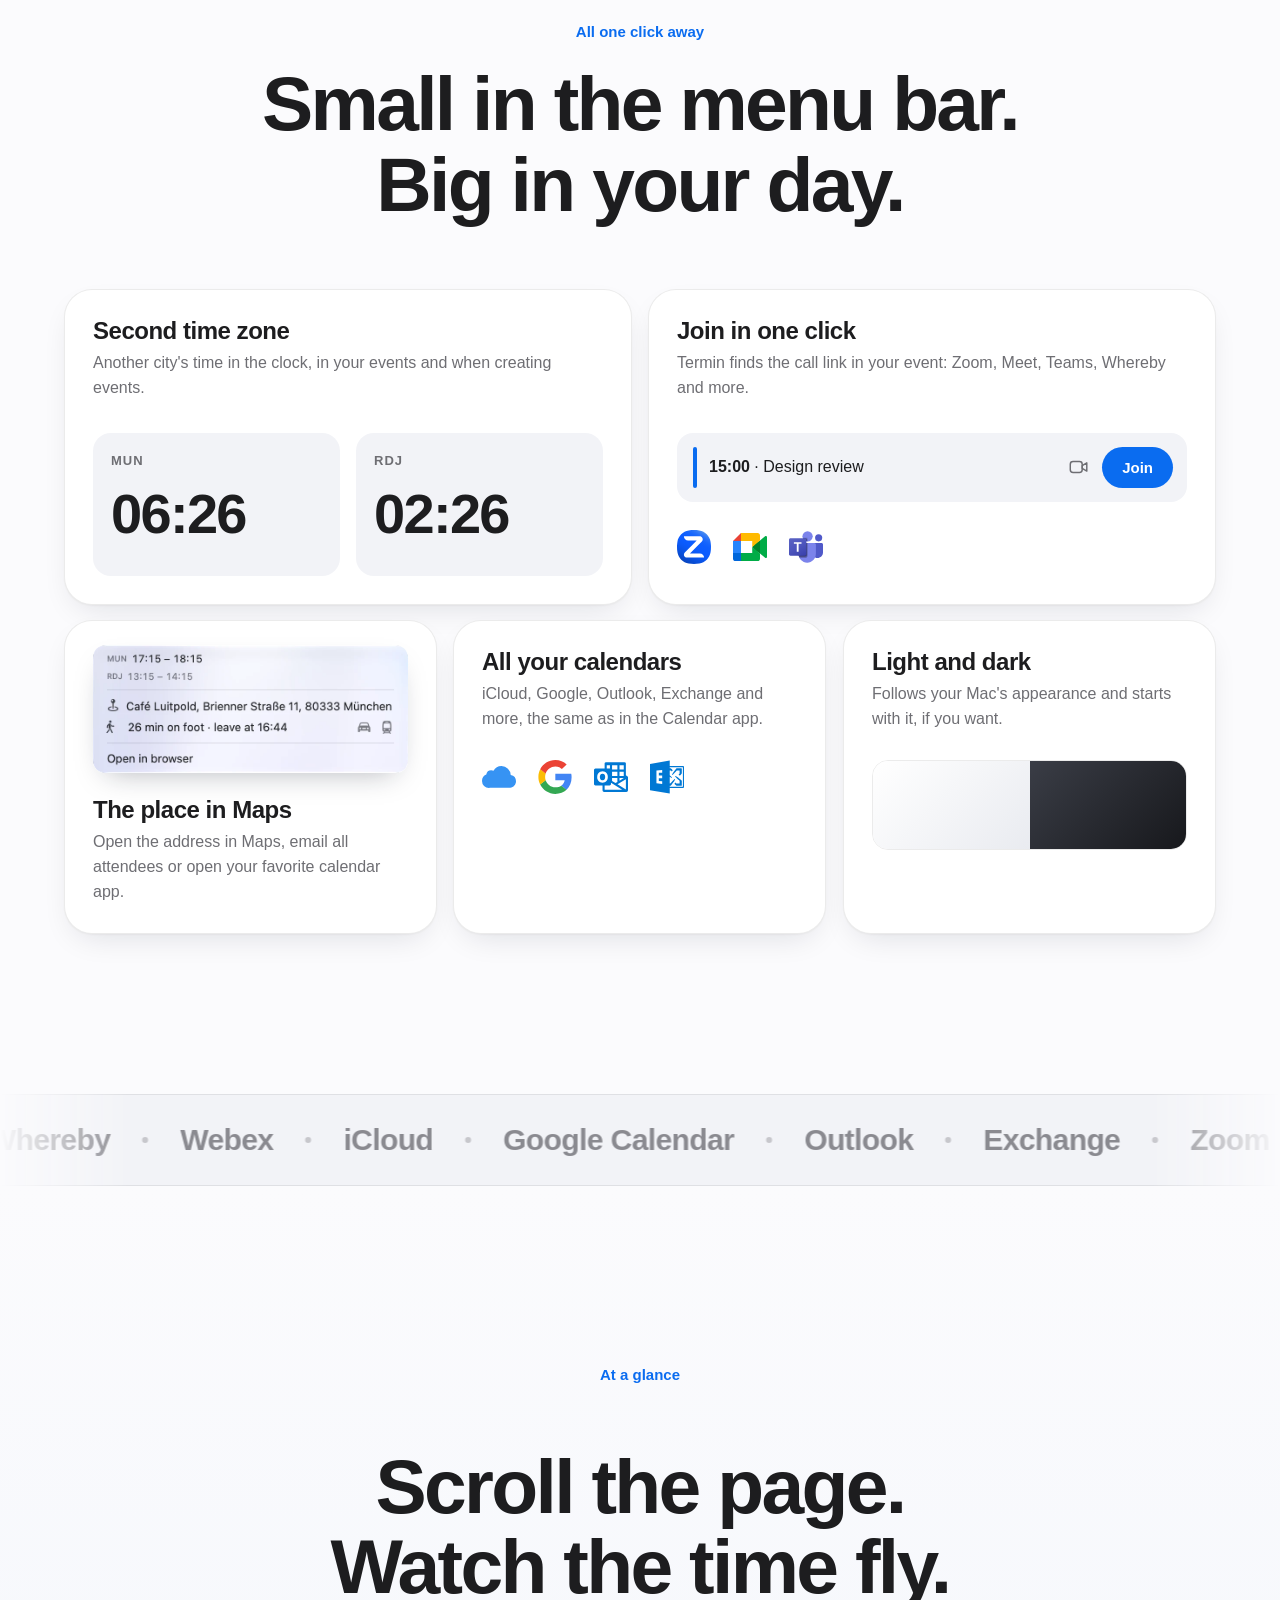
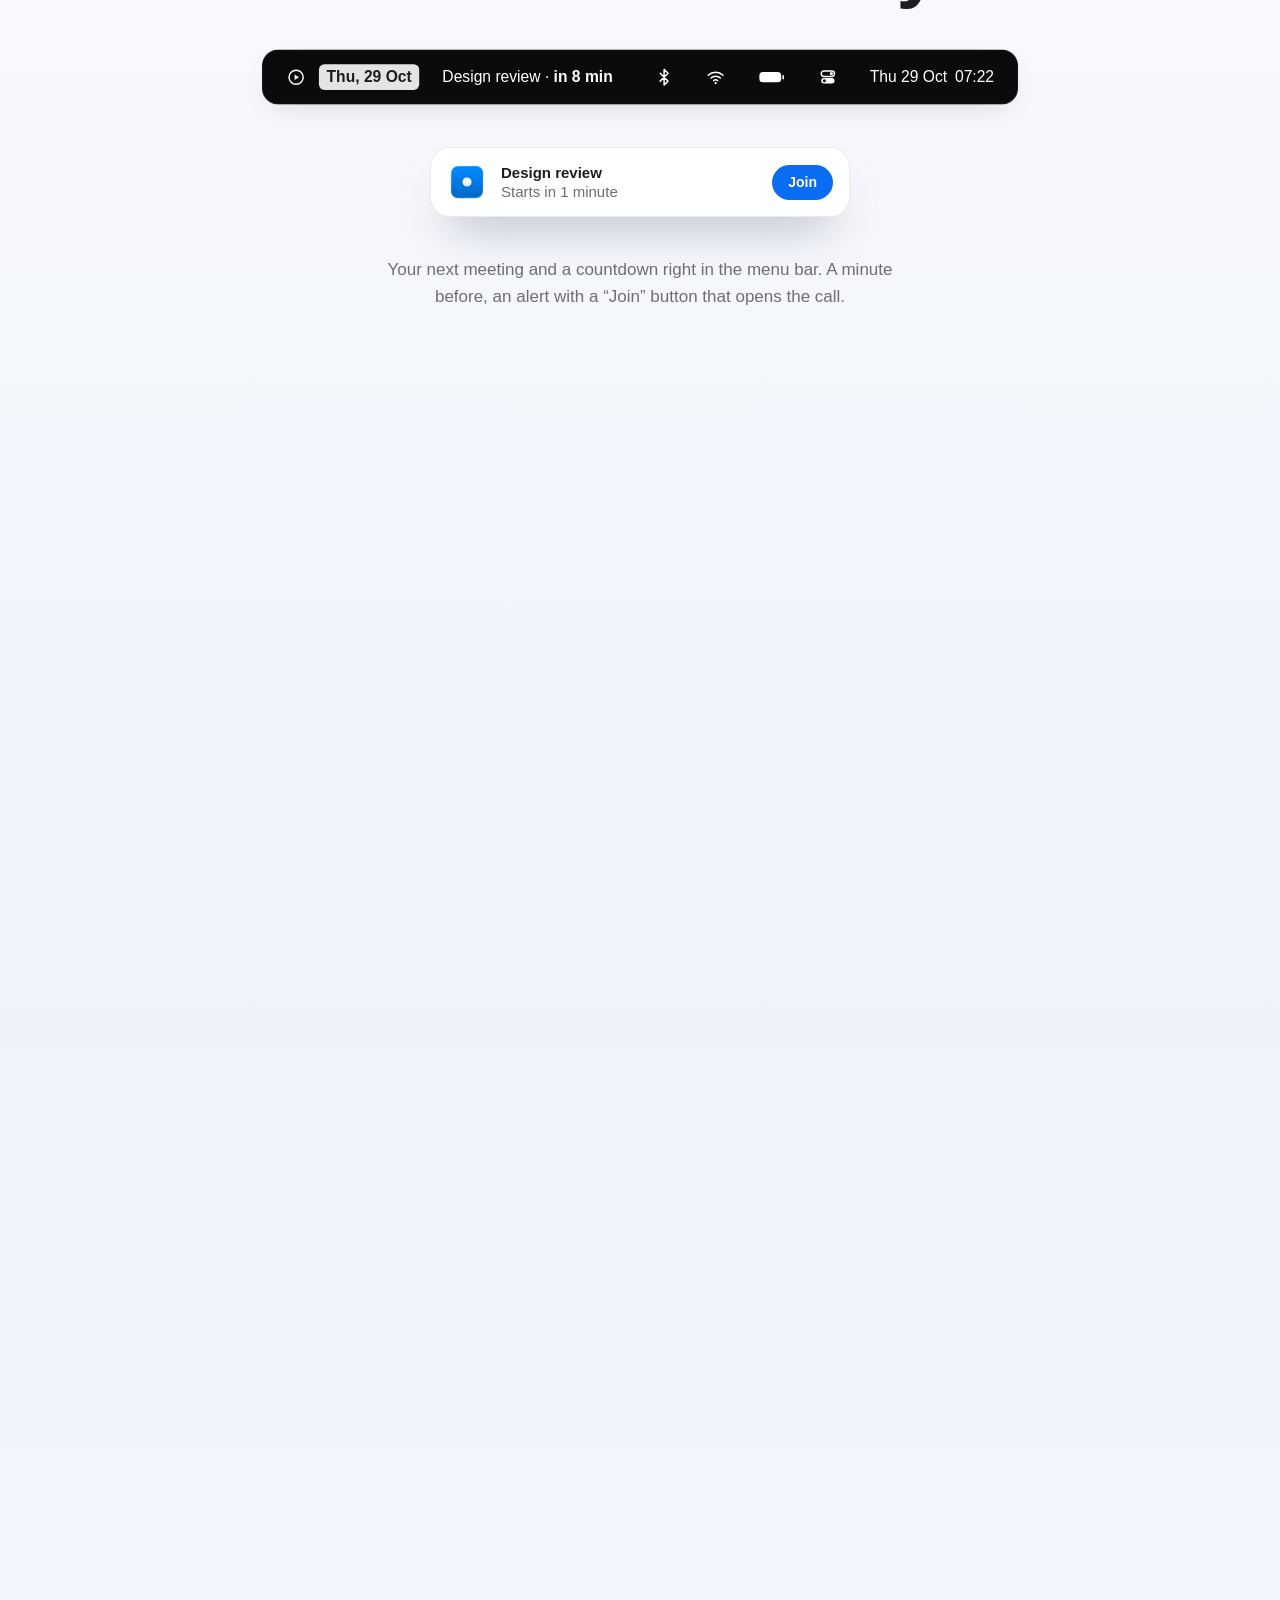
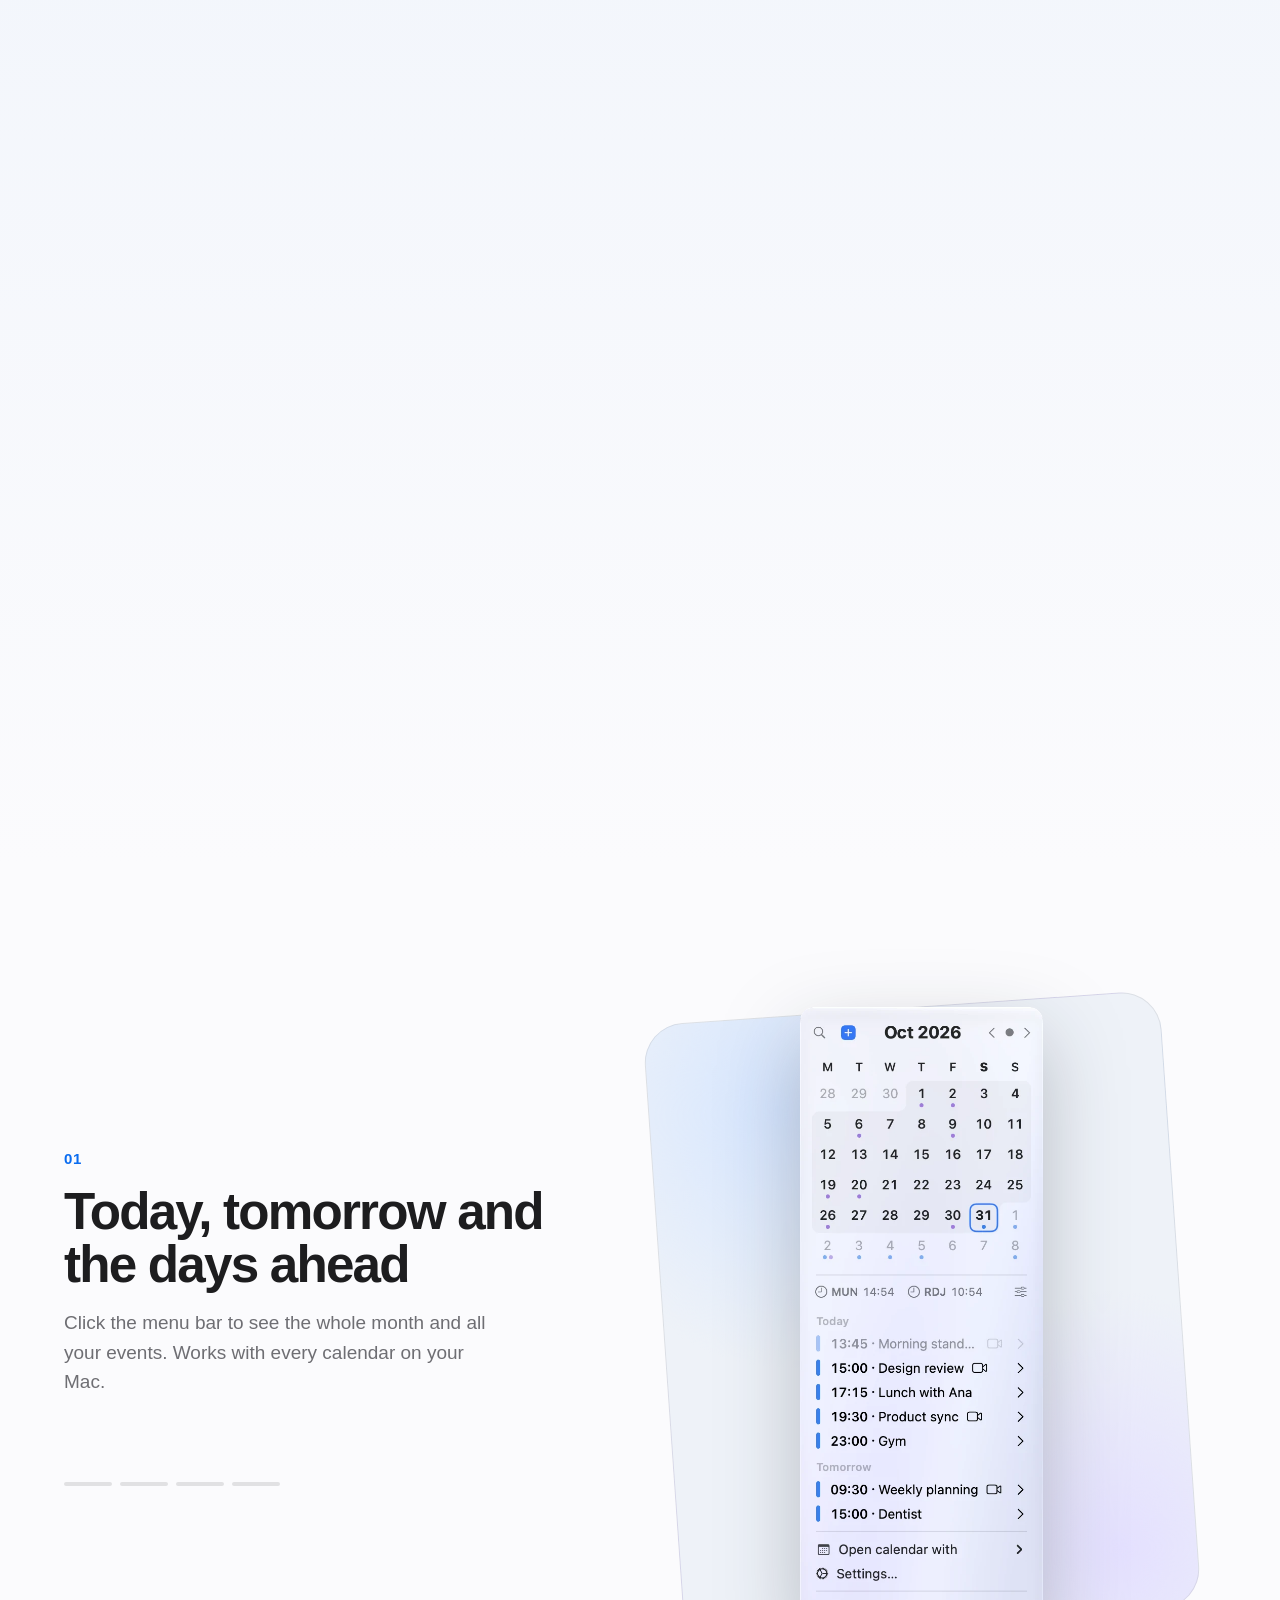
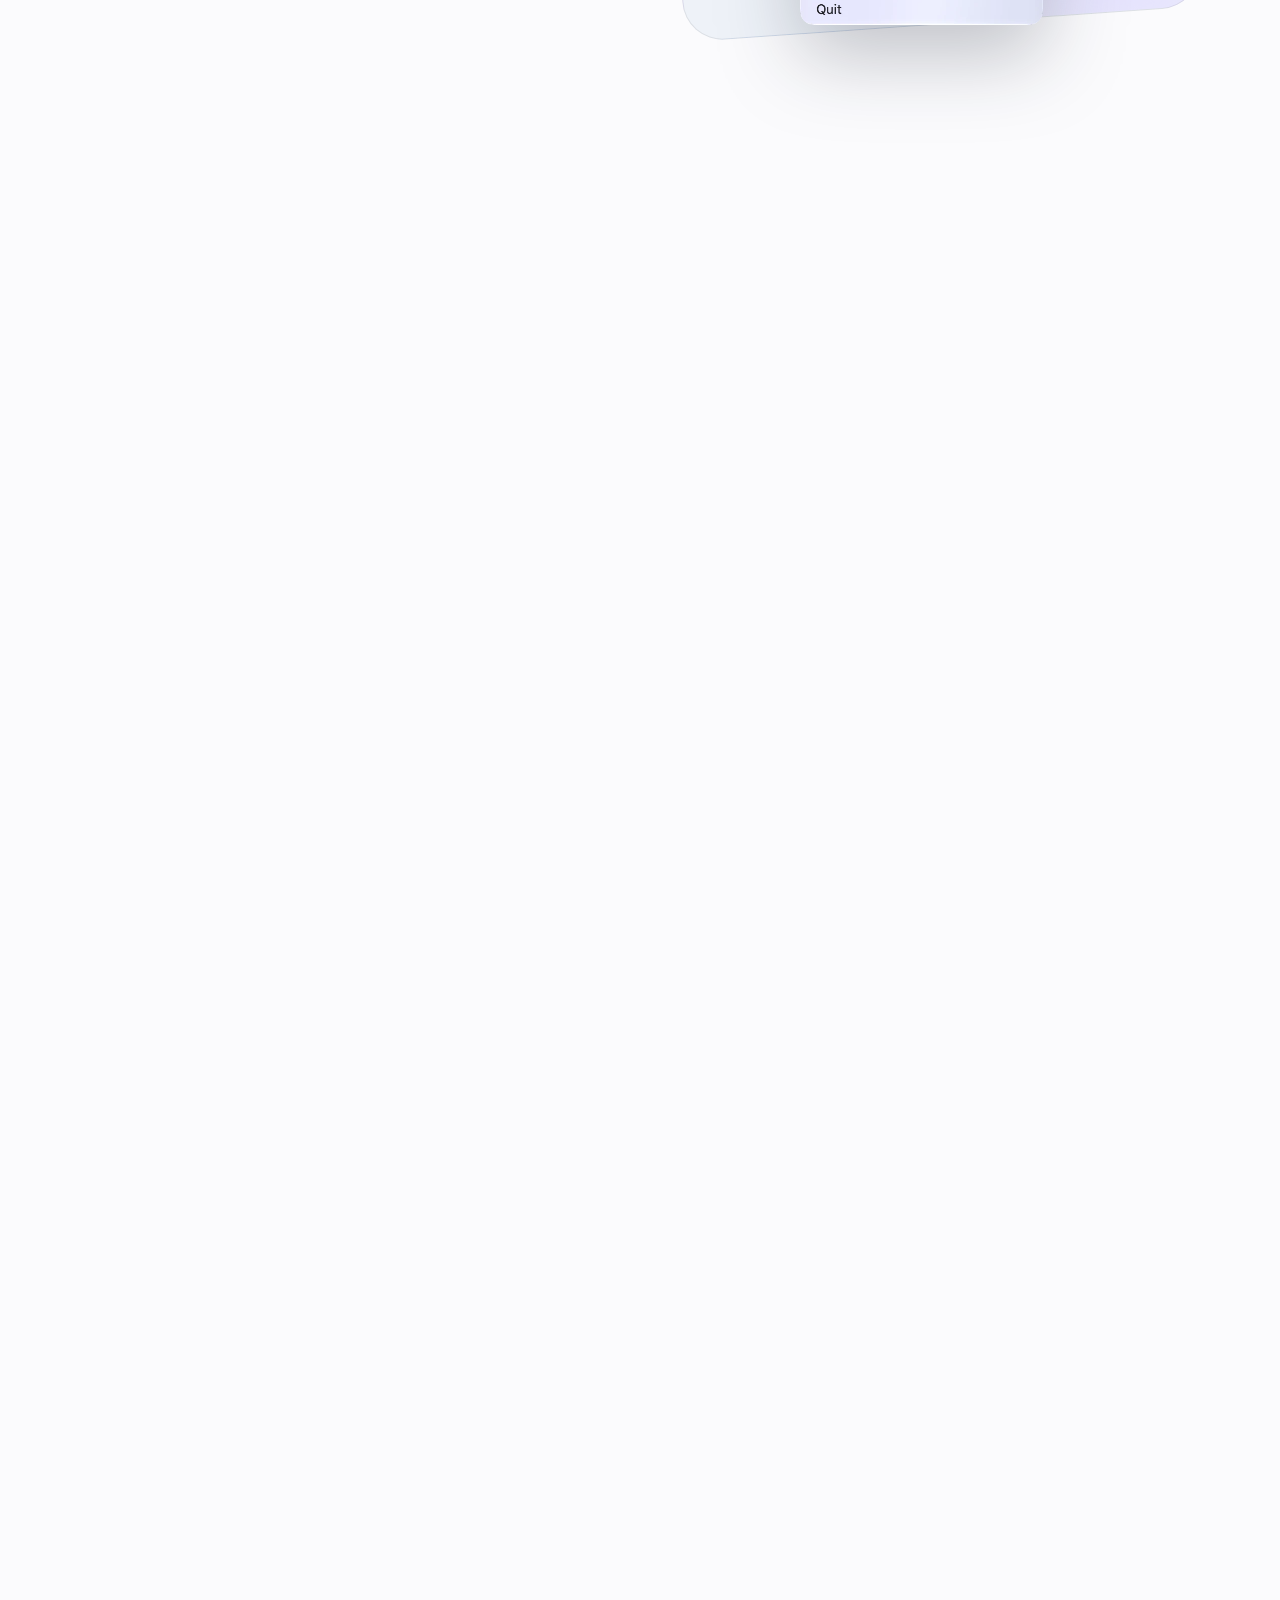
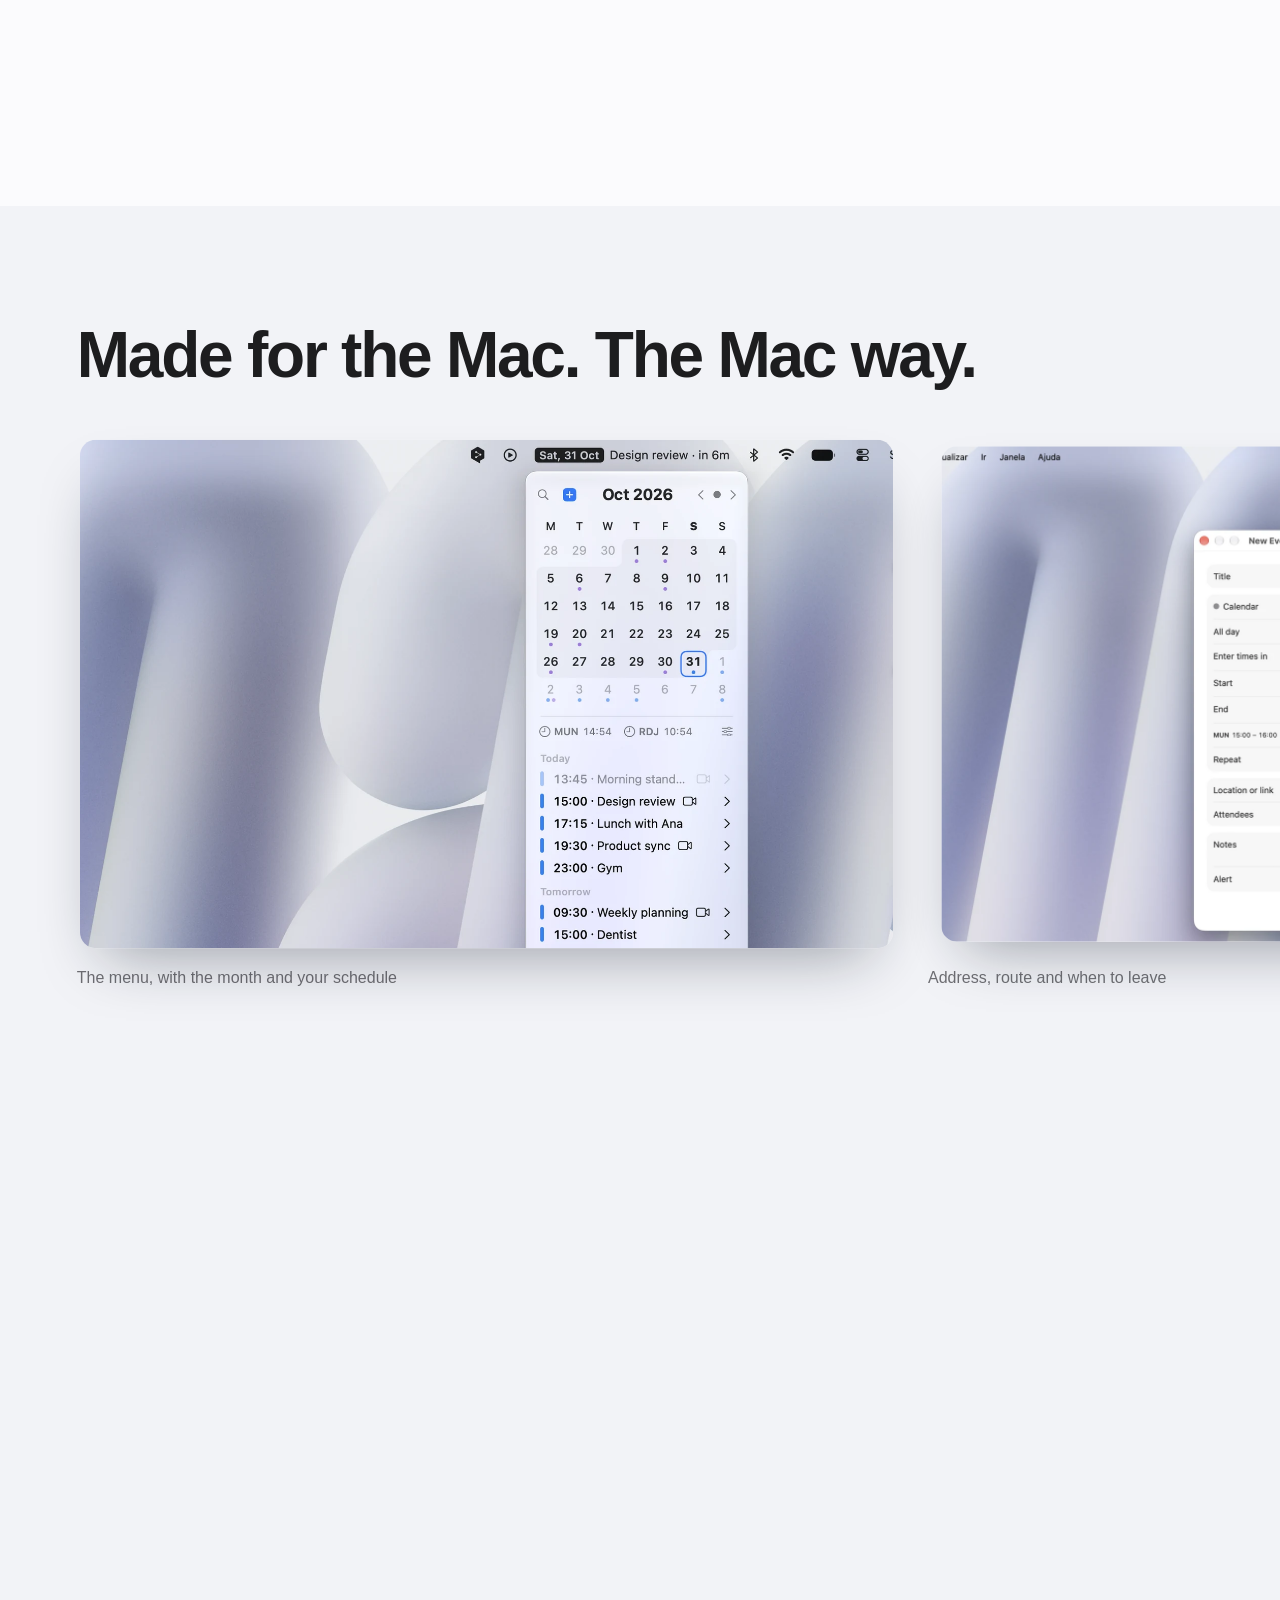
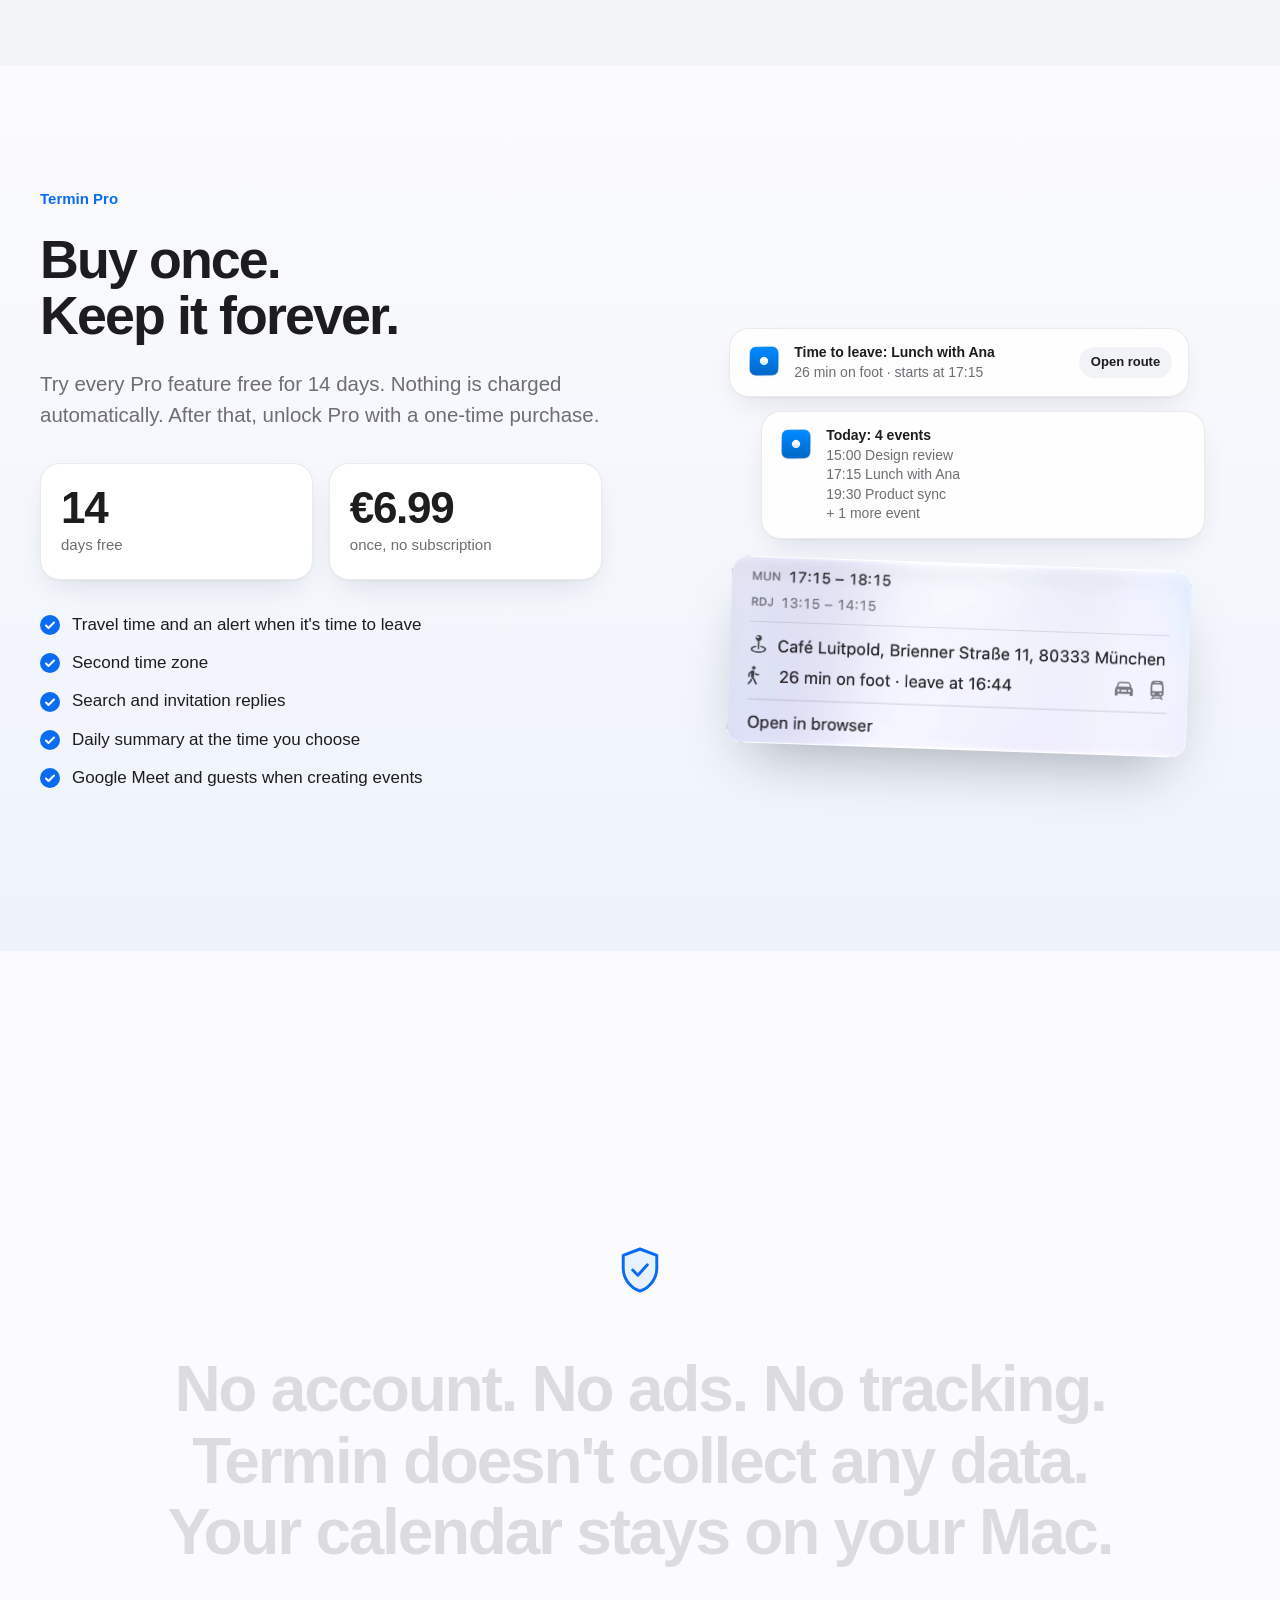
==== commit 6643f1ad: "Site em espanhol Co-Authored-By: Claude Opus 5.5 <noreply@anthropic.com>" ====
--- a/index.html
+++ b/index.html
@@ -29,7 +29,7 @@
     <button type="button" class="link-btn" data-contact data-umami-event="Abriu contato" data-umami-event-local="menu" data-i18n="foot.contact">Contato</button>
   </nav>
   <div class="nav-end">
-    <select class="lang" aria-label="Idioma · Language · Sprache"><option value="pt">PT</option><option value="en">EN</option><option value="de">DE</option></select>
+    <select class="lang" aria-label="Idioma · Language · Sprache"><option value="pt">PT</option><option value="en">EN</option><option value="de">DE</option><option value="es">ES</option></select>
     <a class="btn btn-small store-link" href="#baixar" data-umami-event="Clique App Store" data-umami-event-local="menu" data-i18n="cta.short">Baixar</a>
   </div>
 </header>
@@ -281,6 +281,6 @@
   </form>
 </dialog>
 
-<script src="landing.js?v=25"></script>
+<script src="landing.js?v=26"></script>
 </body>
 </html>
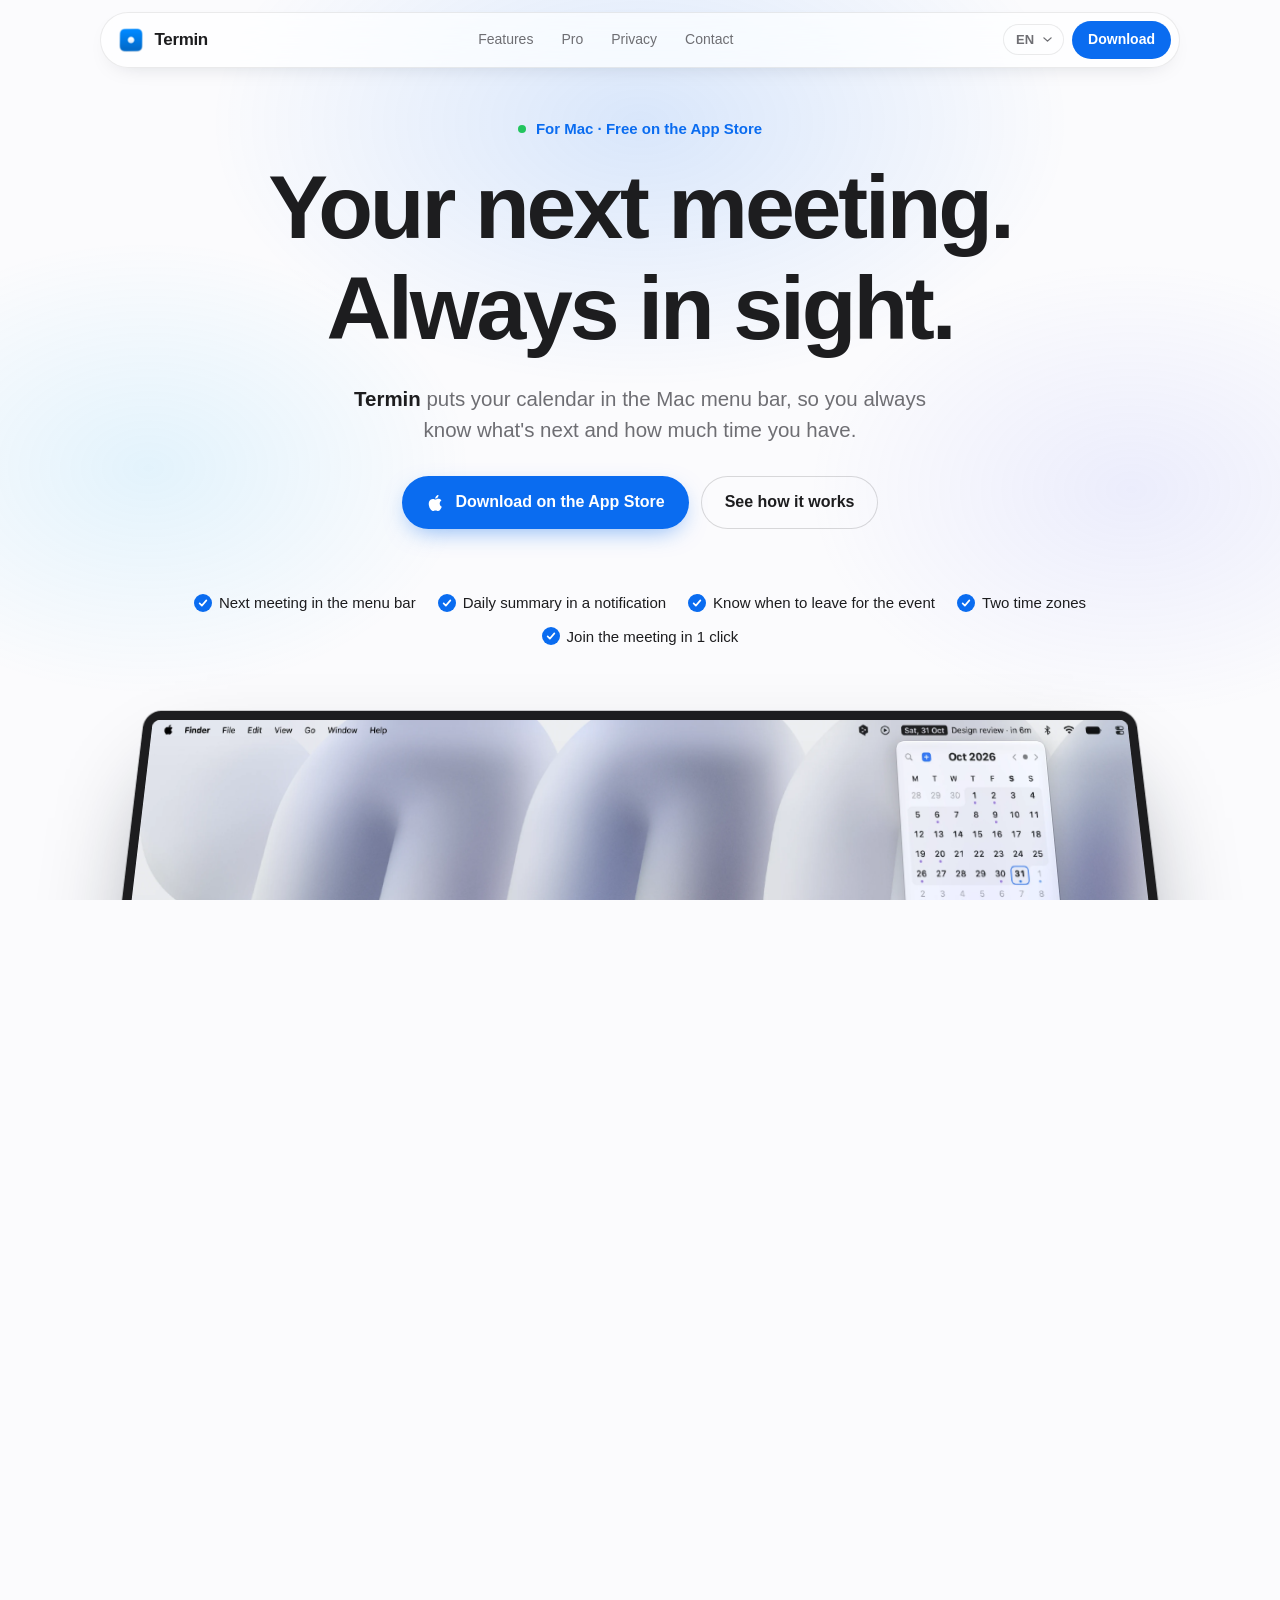
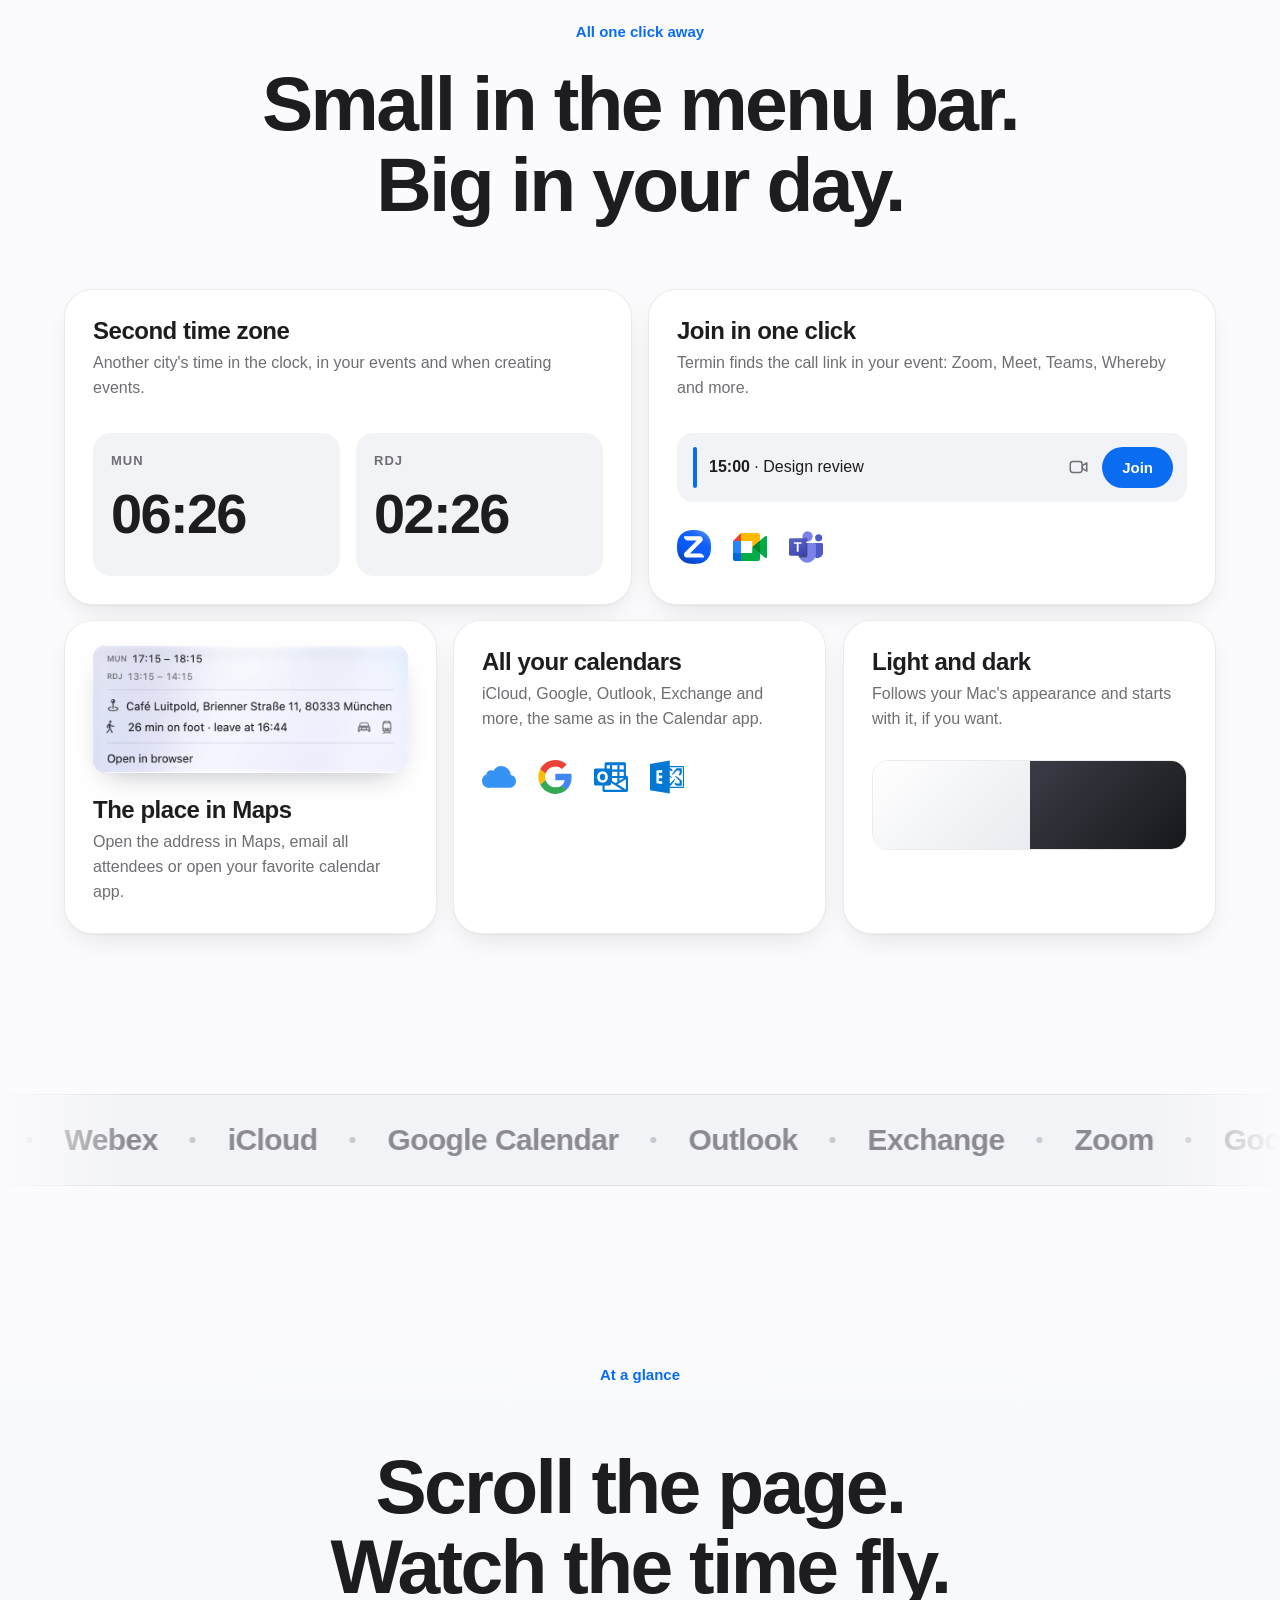
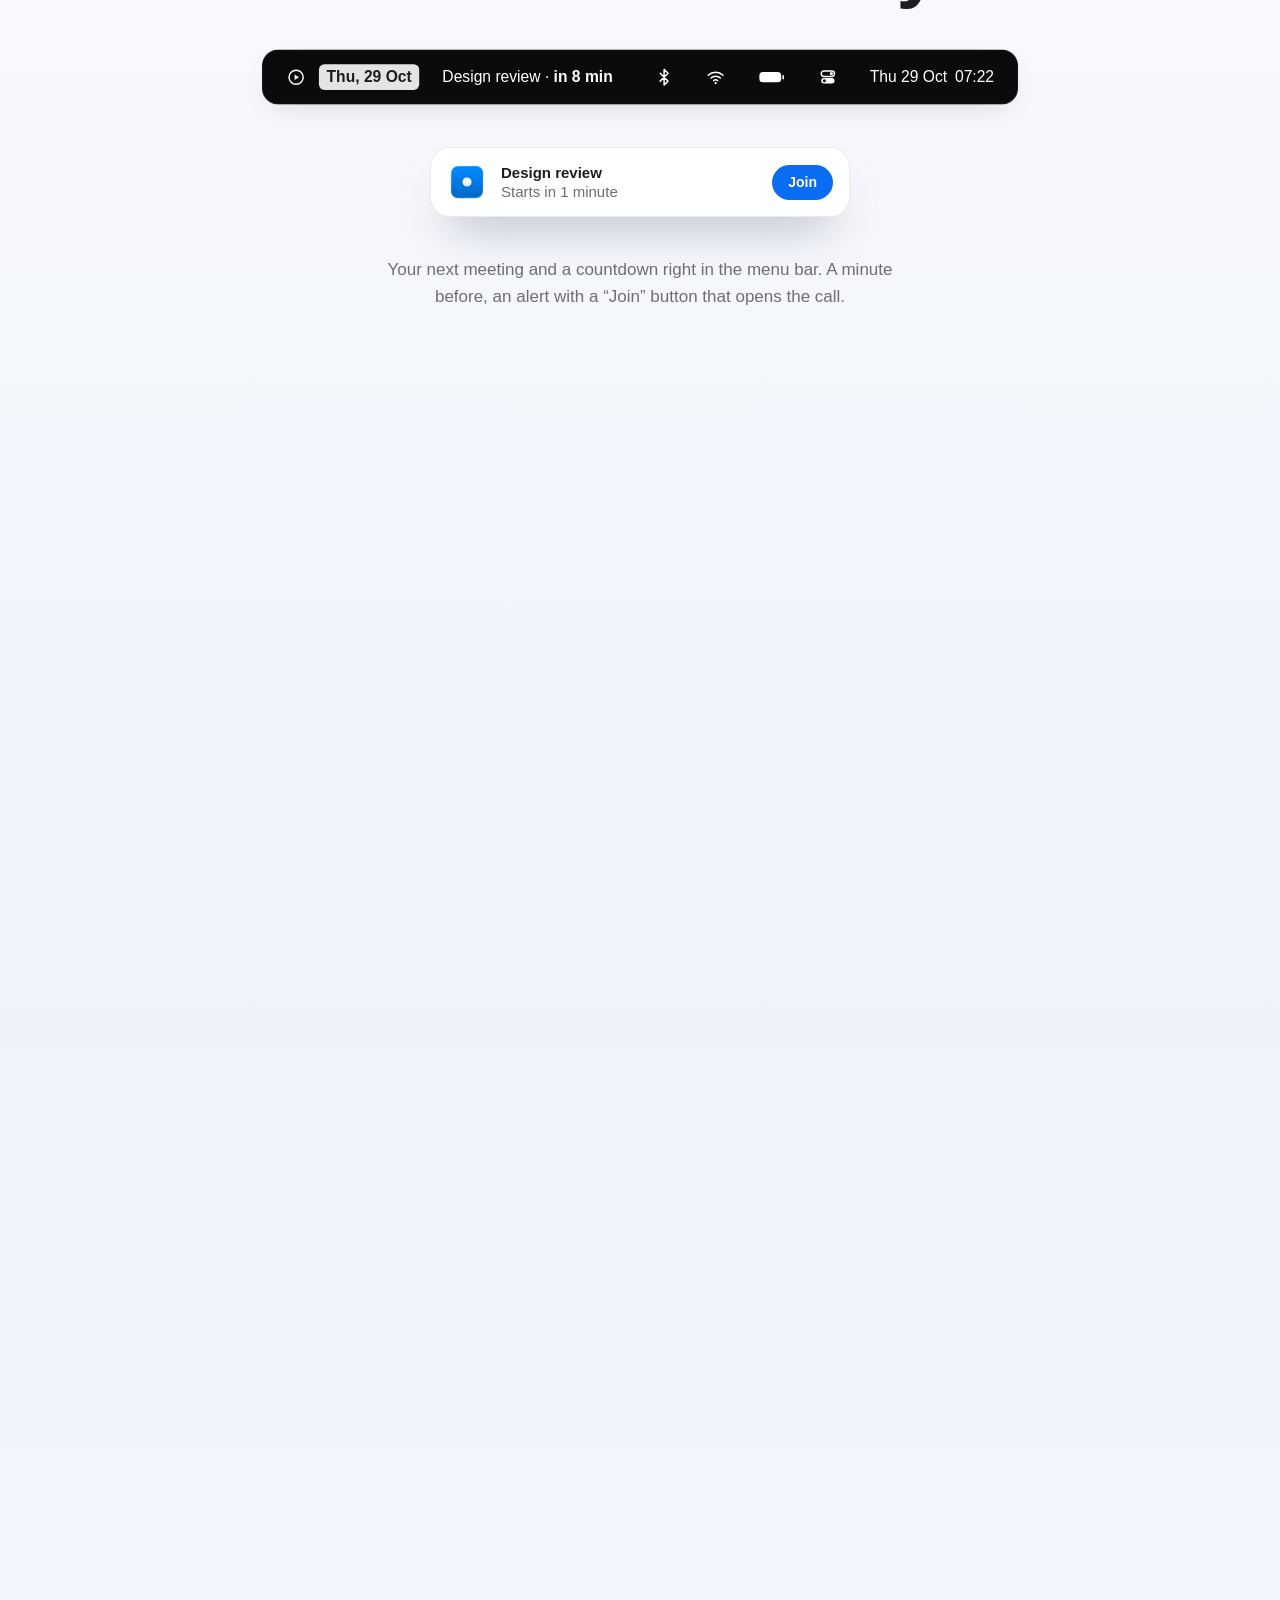
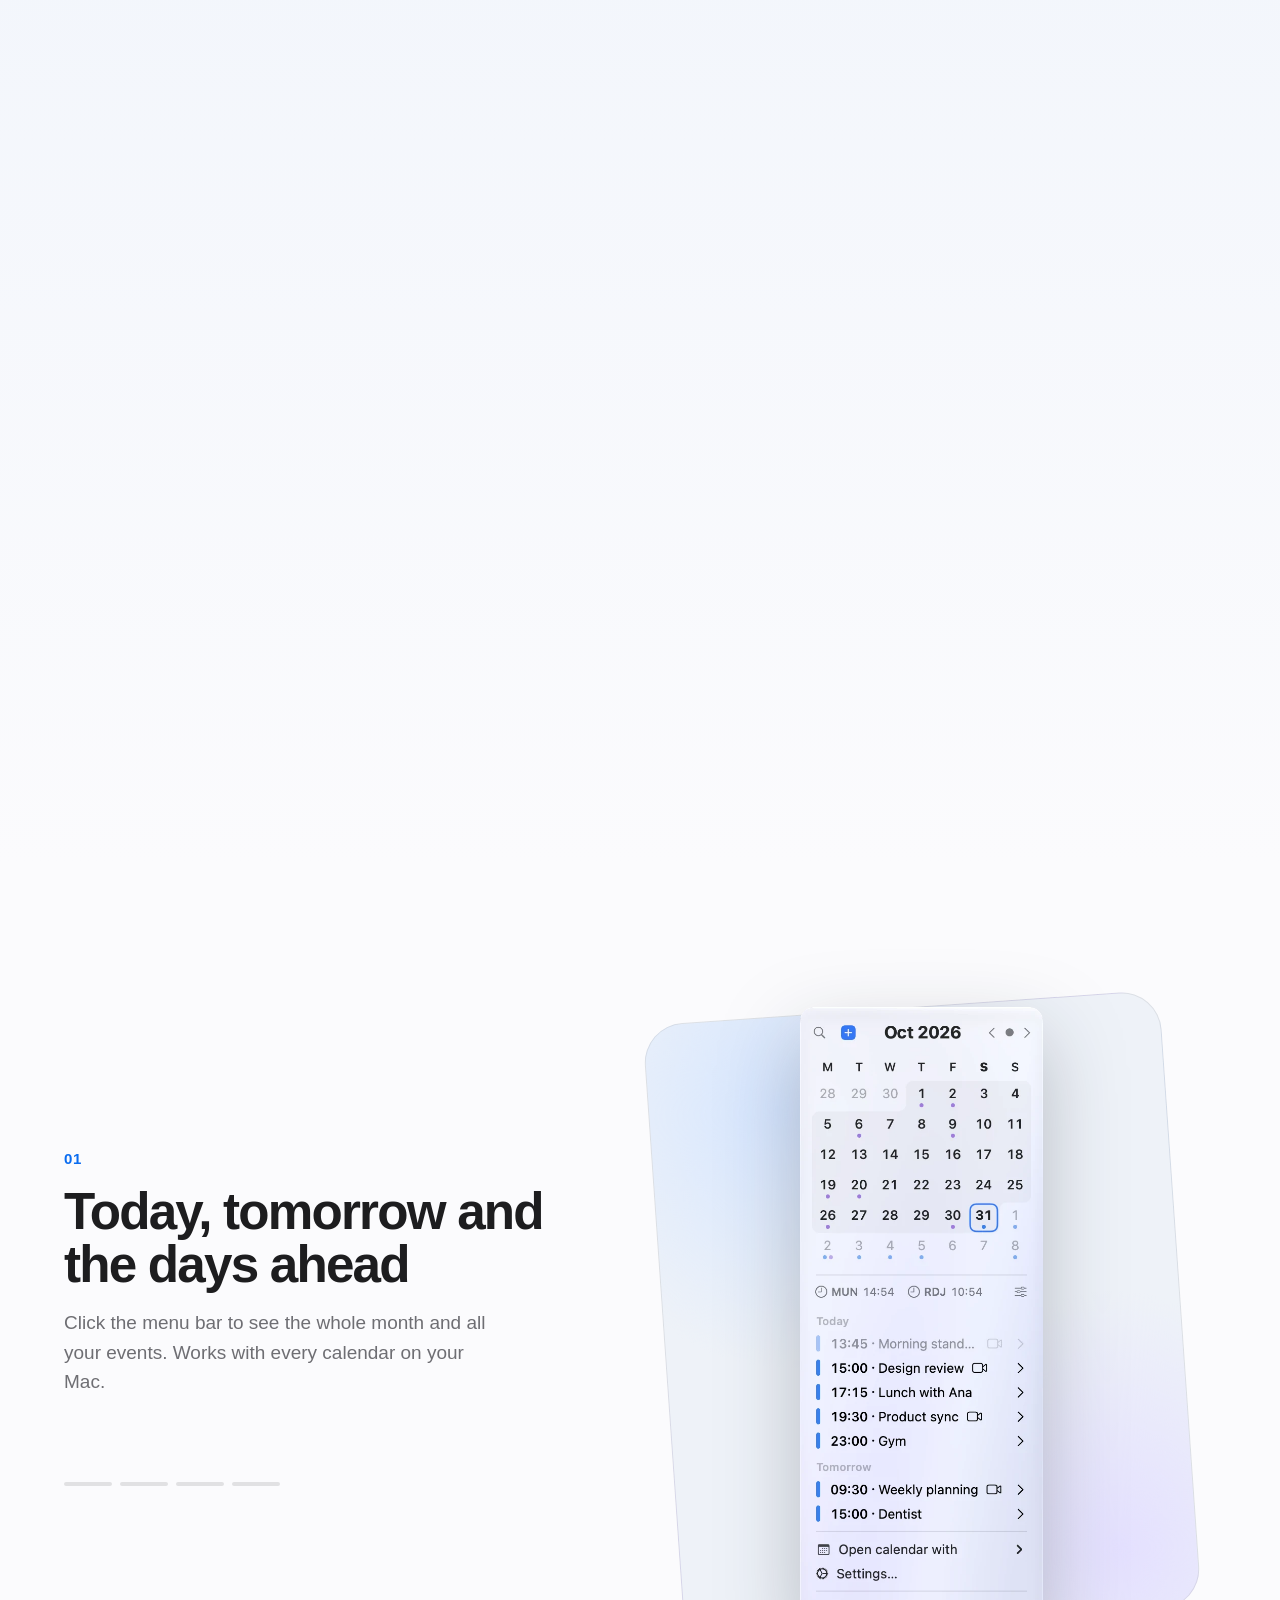
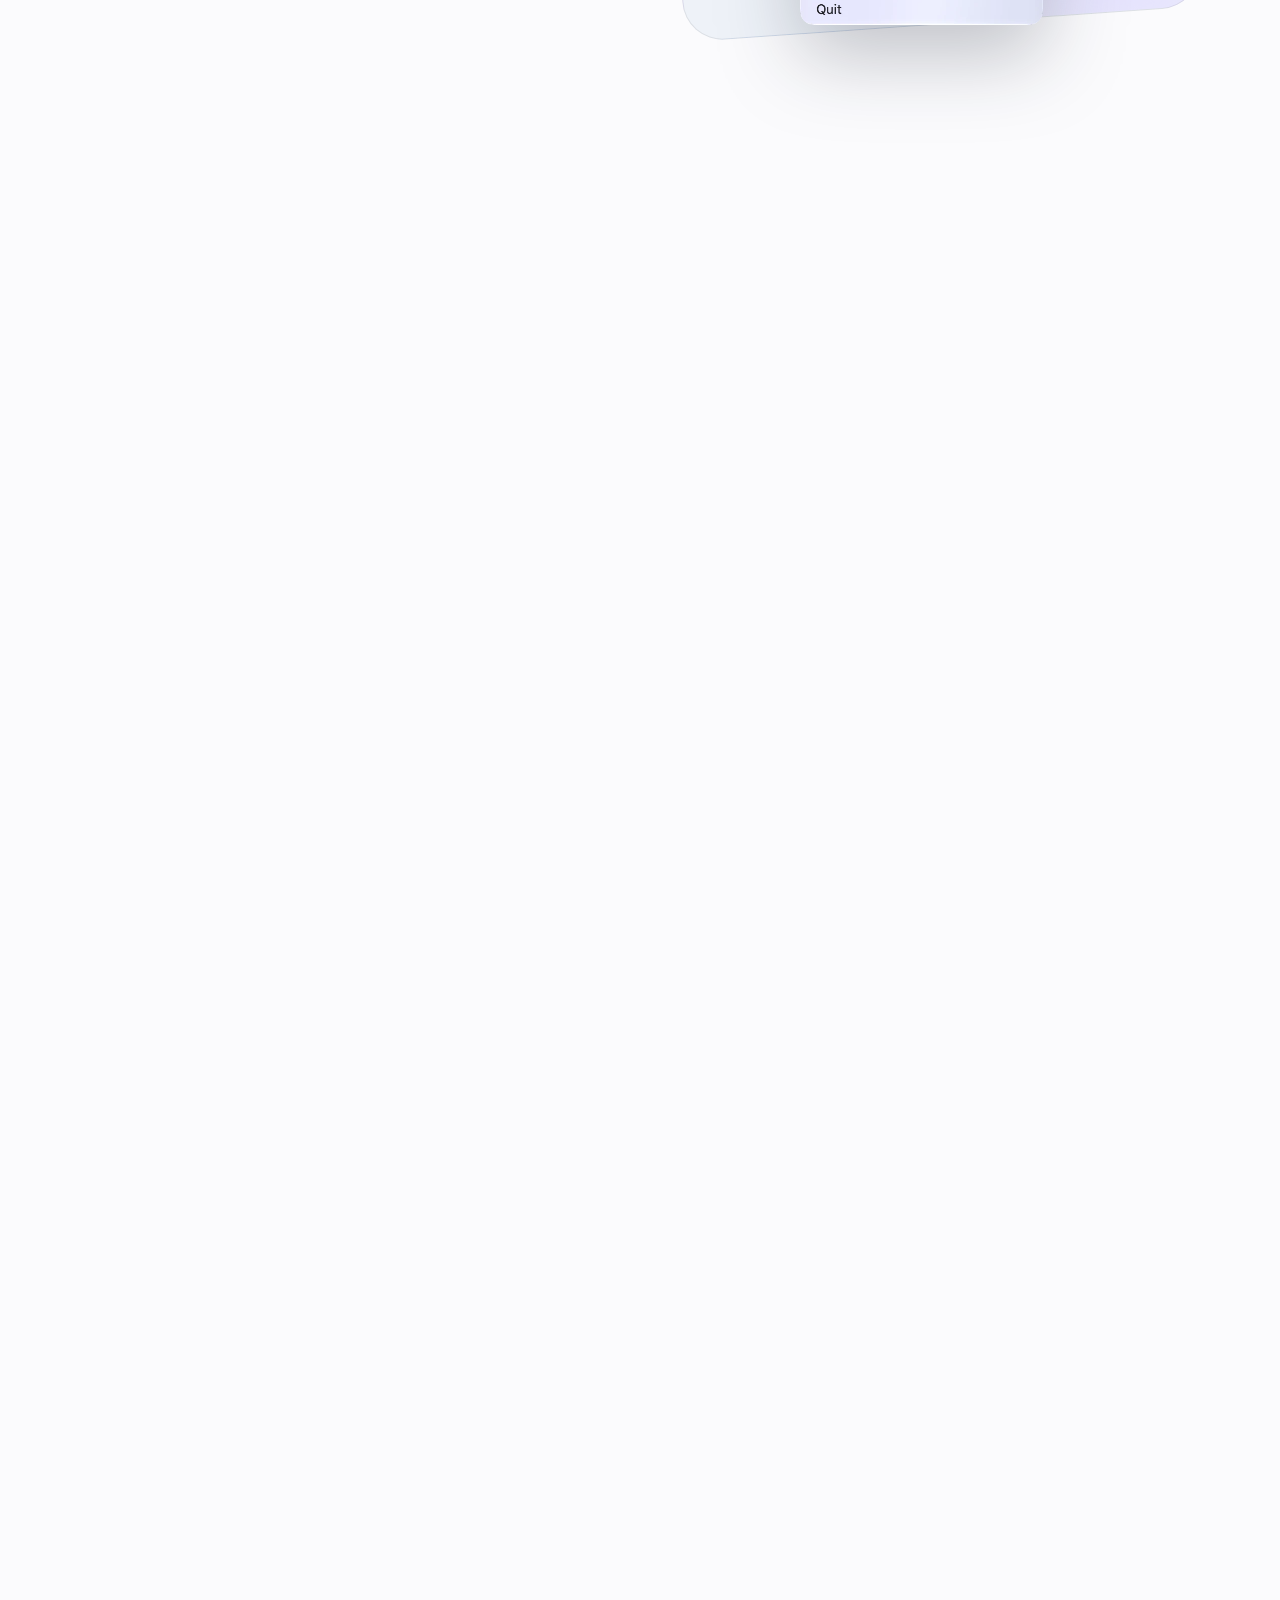
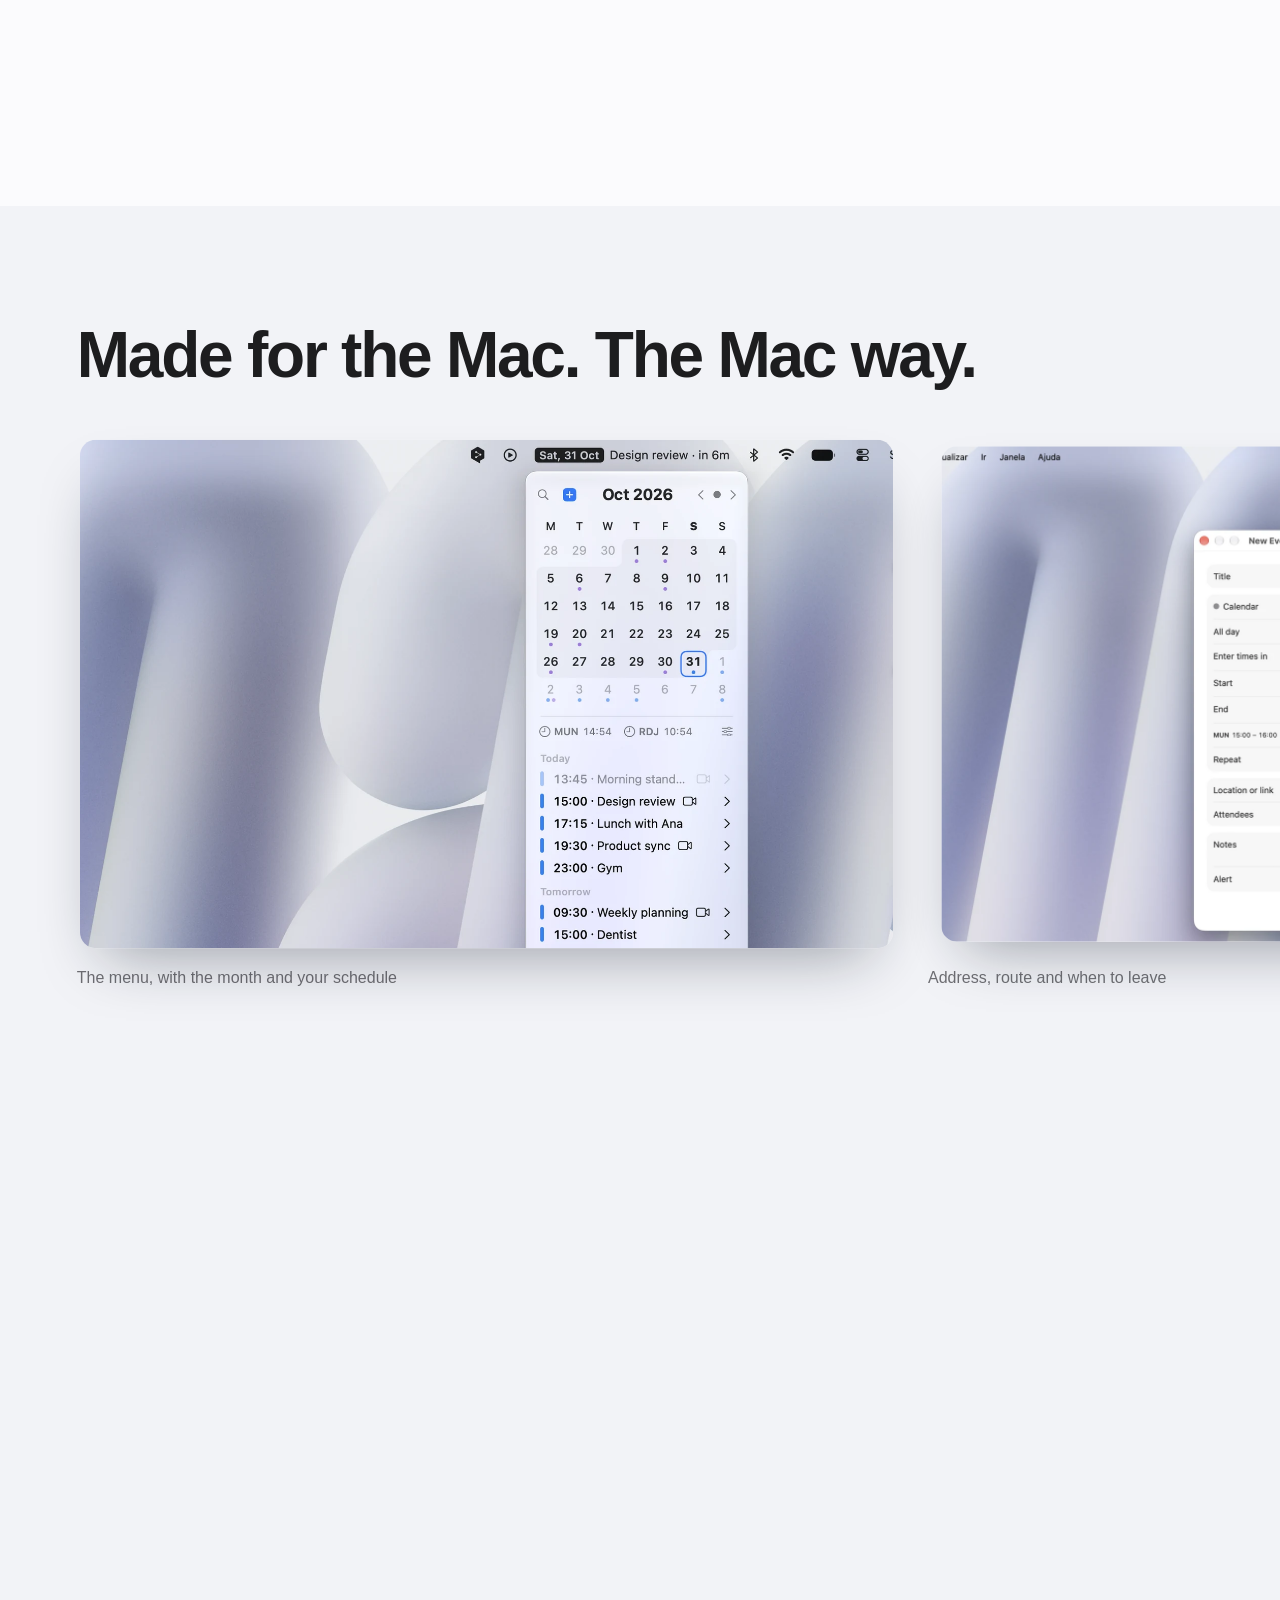
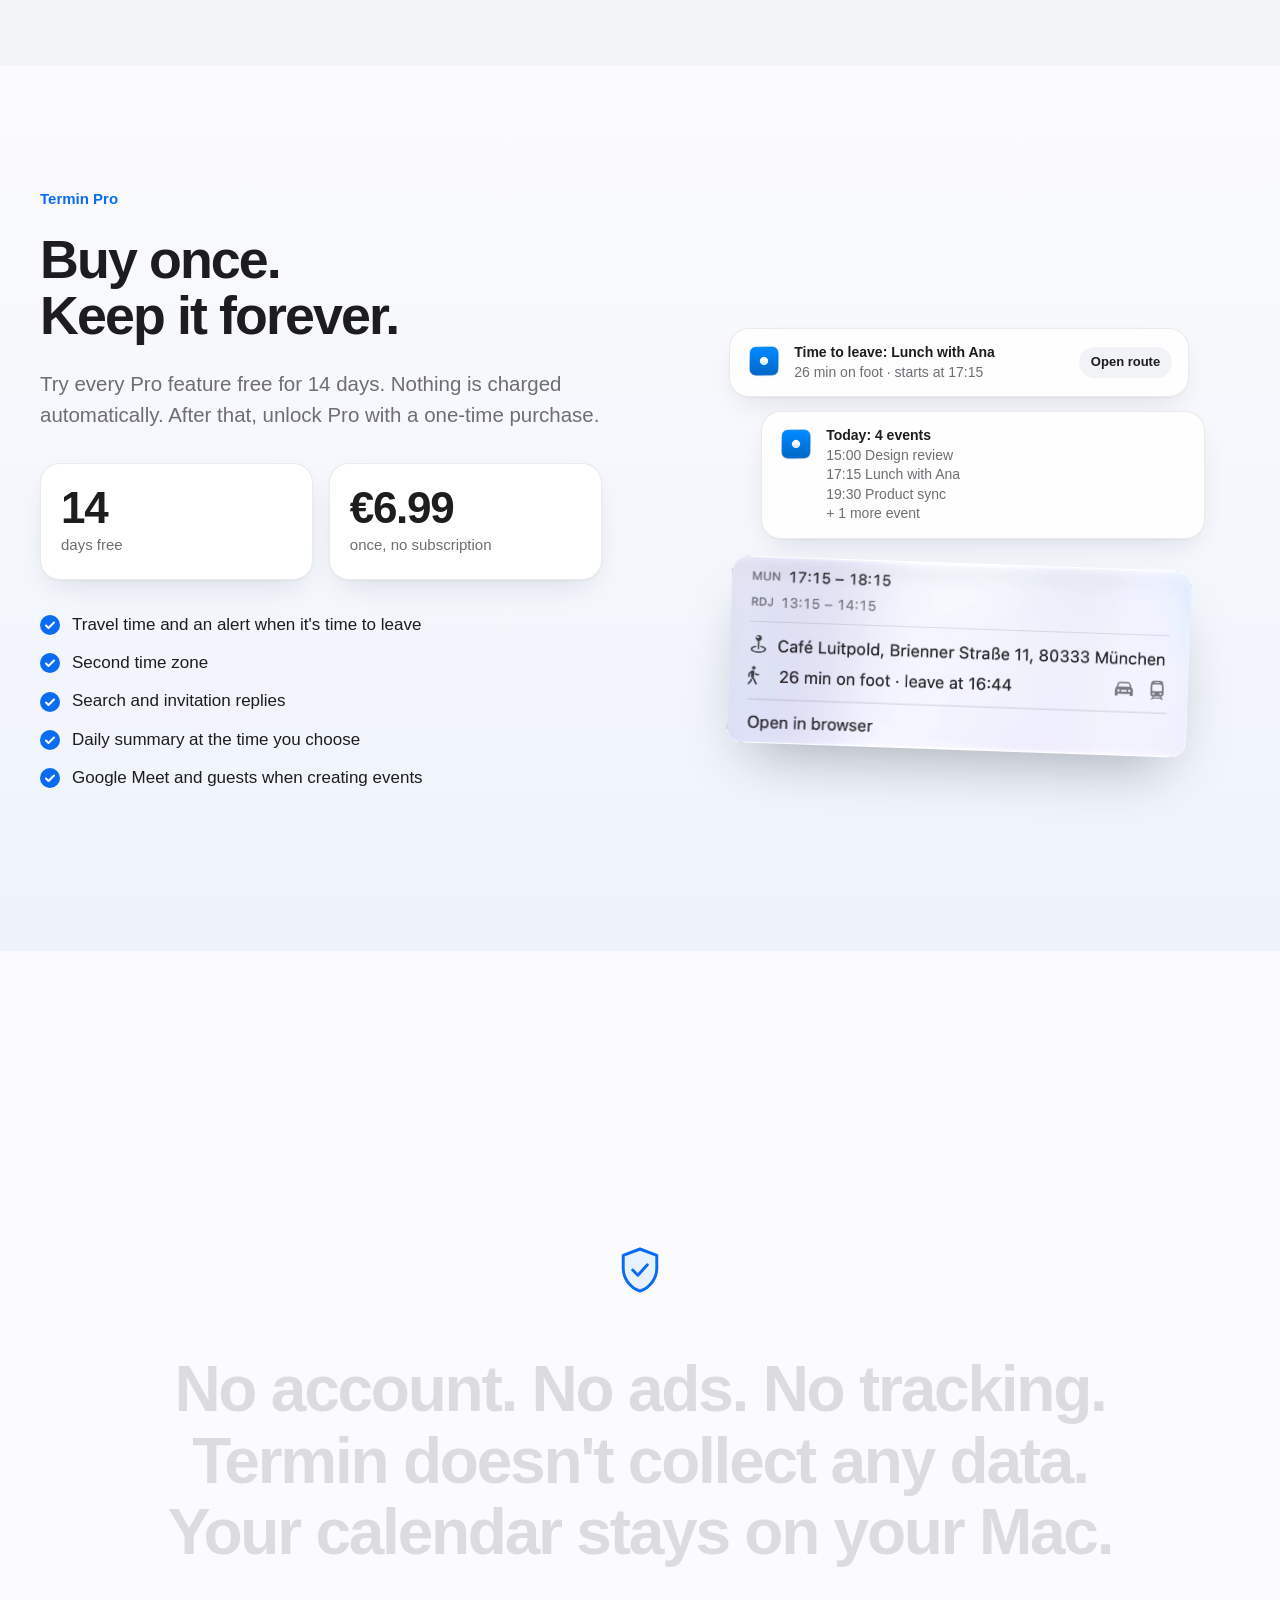
==== commit beb2ca75: "Site em italiano Co-Authored-By: Claude Opus 5.5 <noreply@anthropic.com>" ====
--- a/index.html
+++ b/index.html
@@ -29,7 +29,7 @@
     <button type="button" class="link-btn" data-contact data-umami-event="Abriu contato" data-umami-event-local="menu" data-i18n="foot.contact">Contato</button>
   </nav>
   <div class="nav-end">
-    <select class="lang" aria-label="Idioma · Language · Sprache"><option value="pt">PT</option><option value="en">EN</option><option value="de">DE</option><option value="es">ES</option></select>
+    <select class="lang" aria-label="Idioma · Language · Sprache"><option value="pt">PT</option><option value="en">EN</option><option value="de">DE</option><option value="es">ES</option><option value="it">IT</option></select>
     <a class="btn btn-small store-link" href="#baixar" data-umami-event="Clique App Store" data-umami-event-local="menu" data-i18n="cta.short">Baixar</a>
   </div>
 </header>
@@ -281,6 +281,6 @@
   </form>
 </dialog>
 
-<script src="landing.js?v=26"></script>
+<script src="landing.js?v=27"></script>
 </body>
 </html>
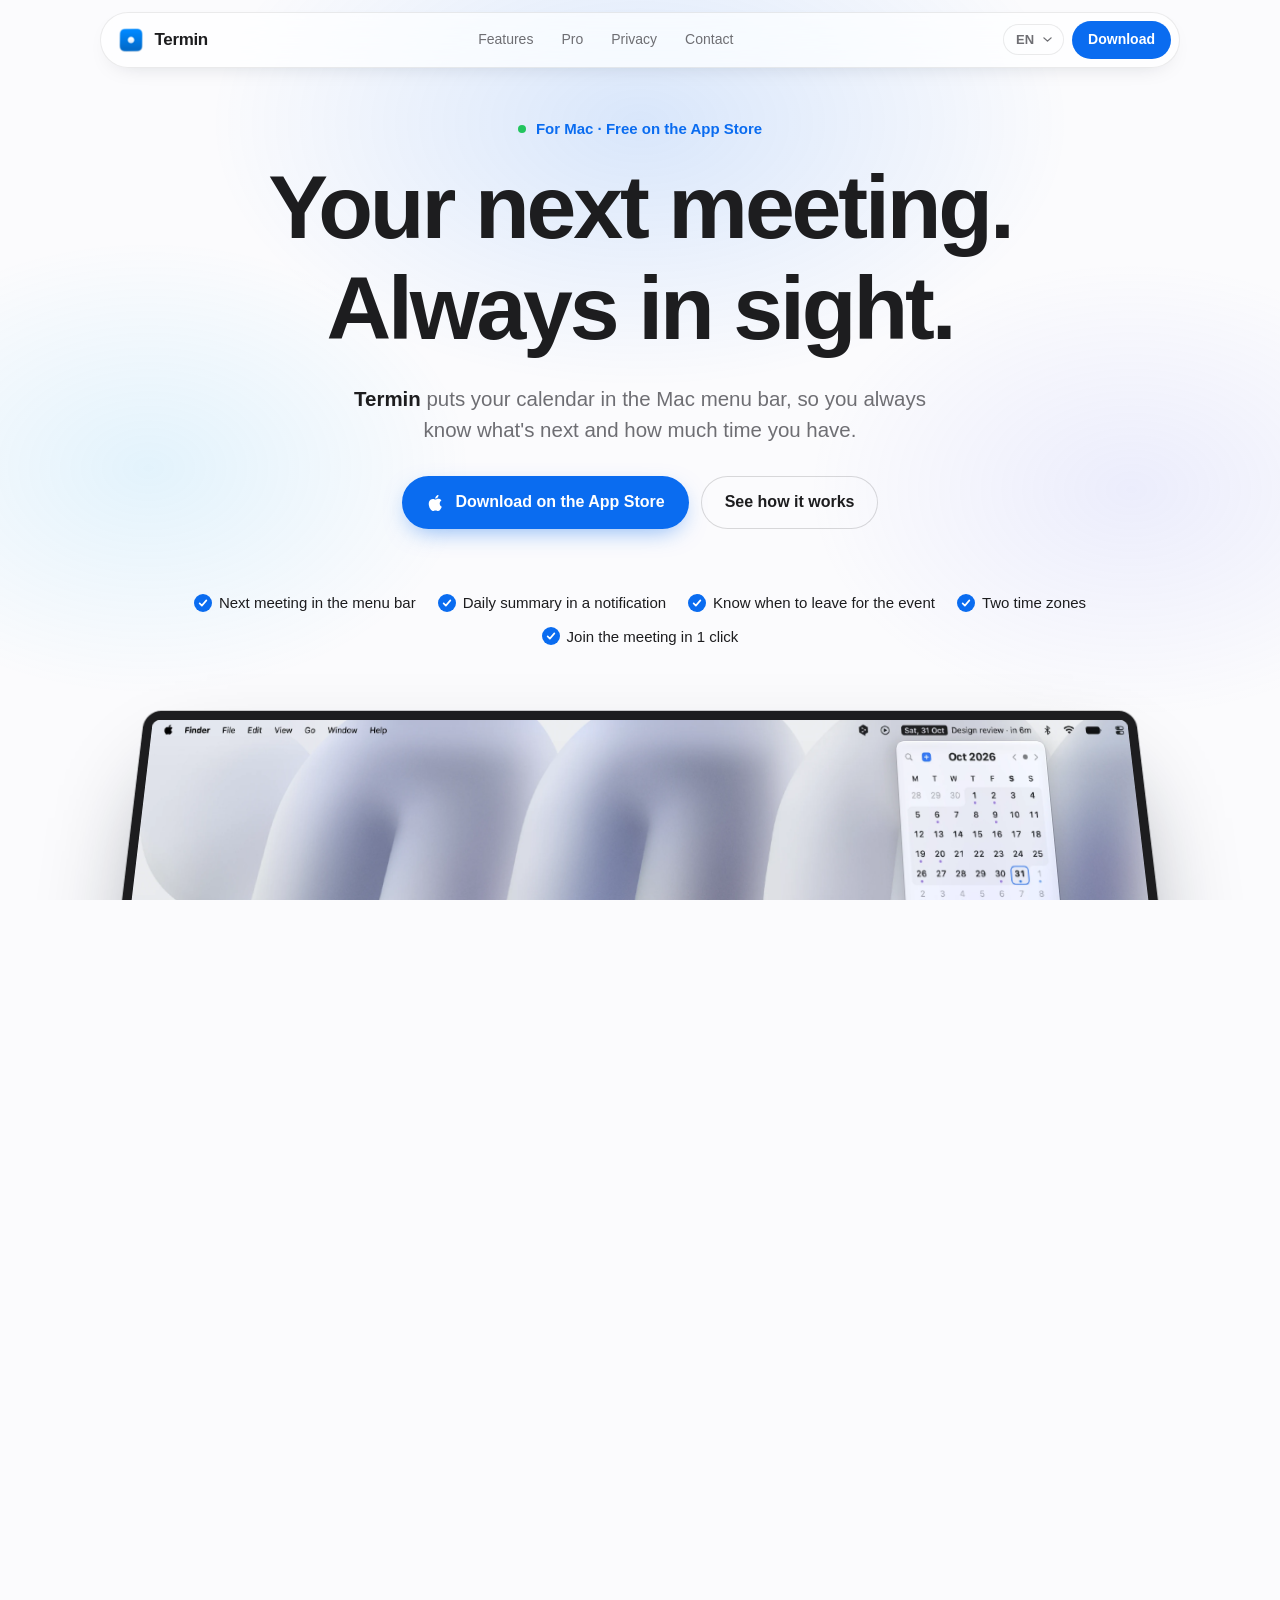
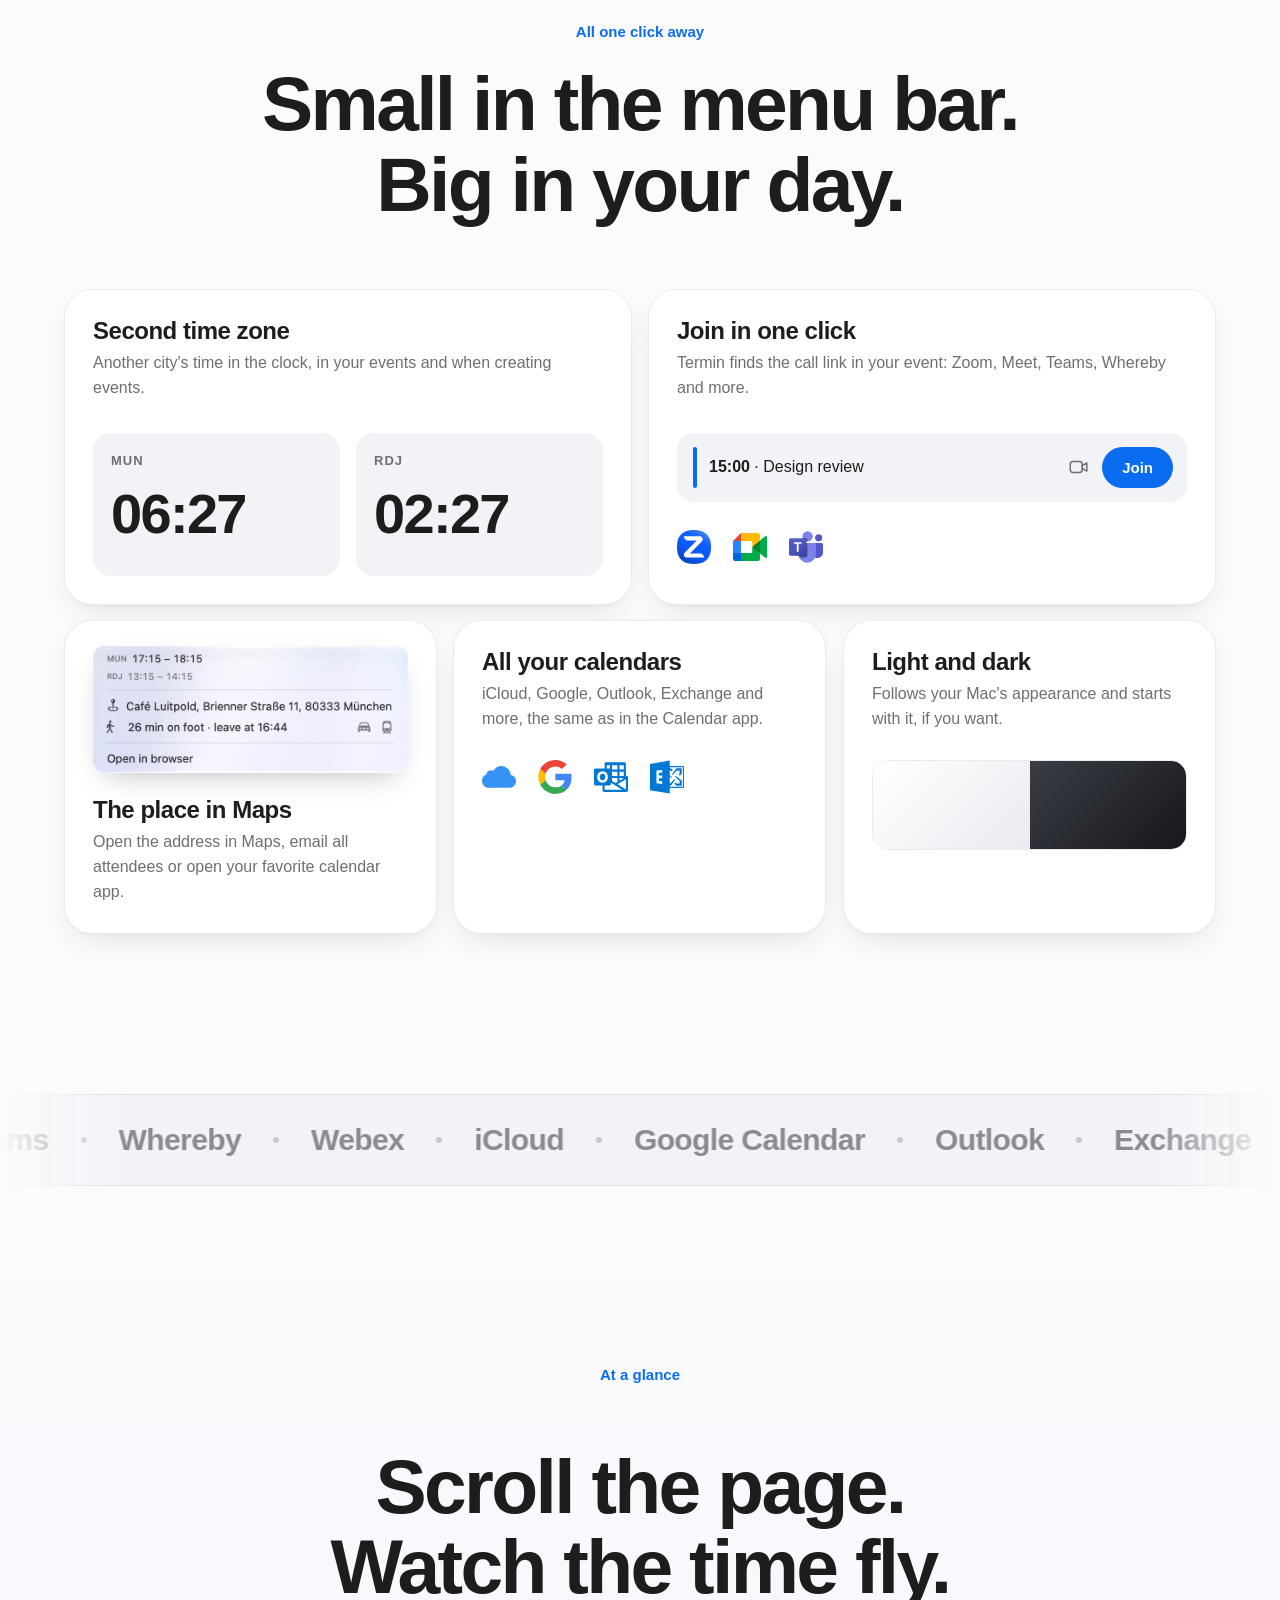
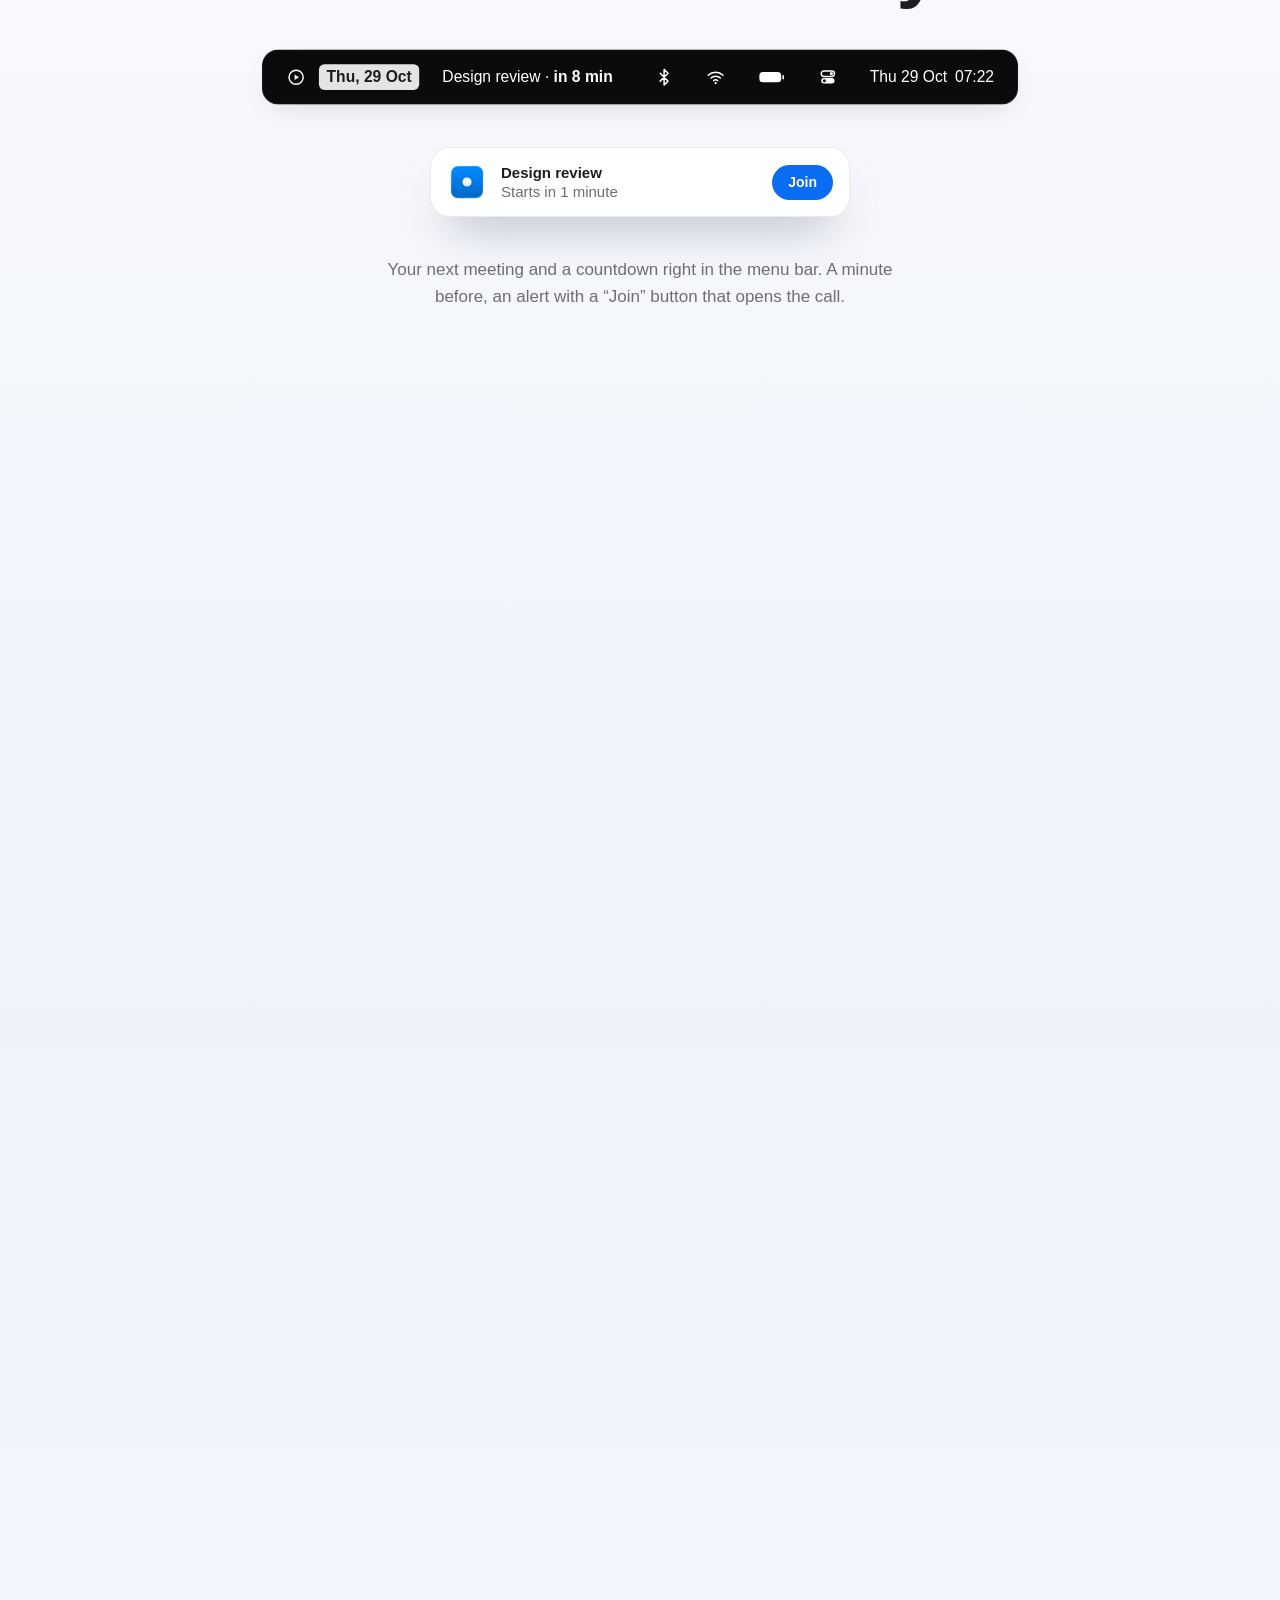
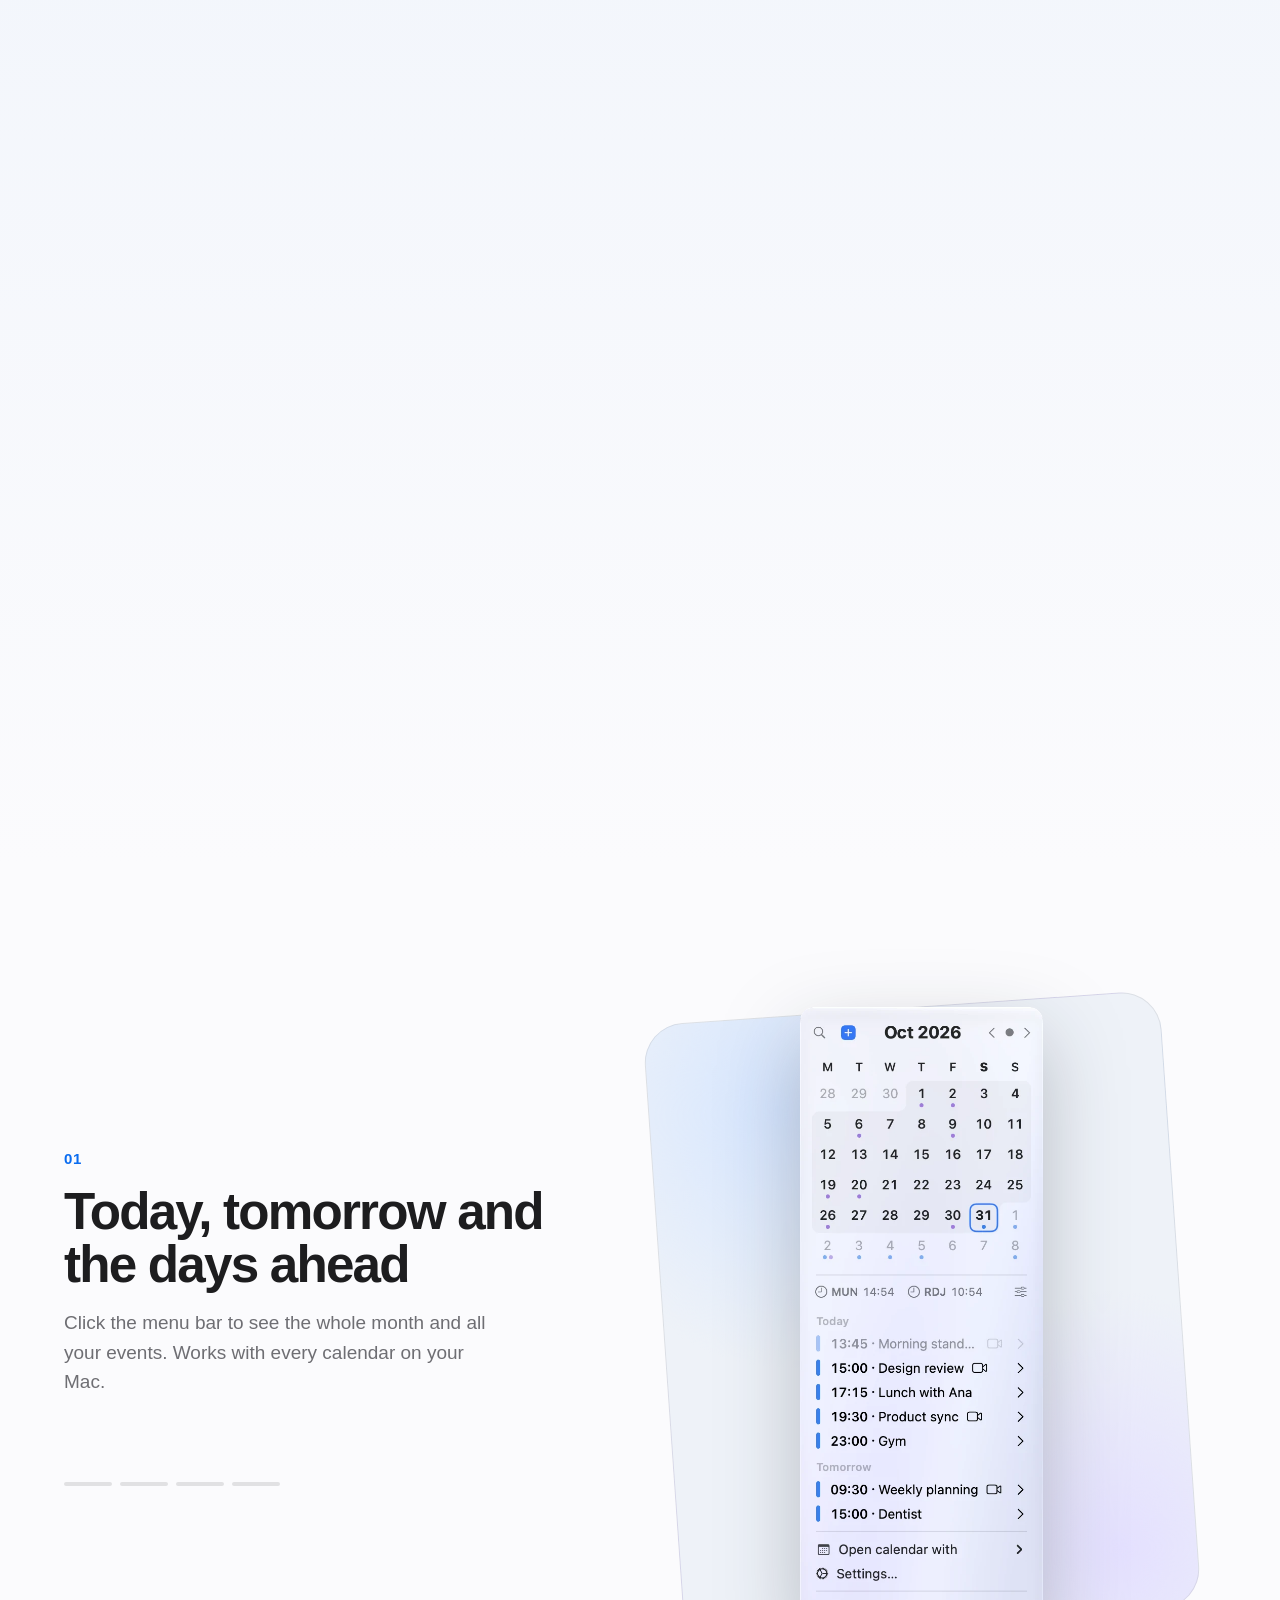
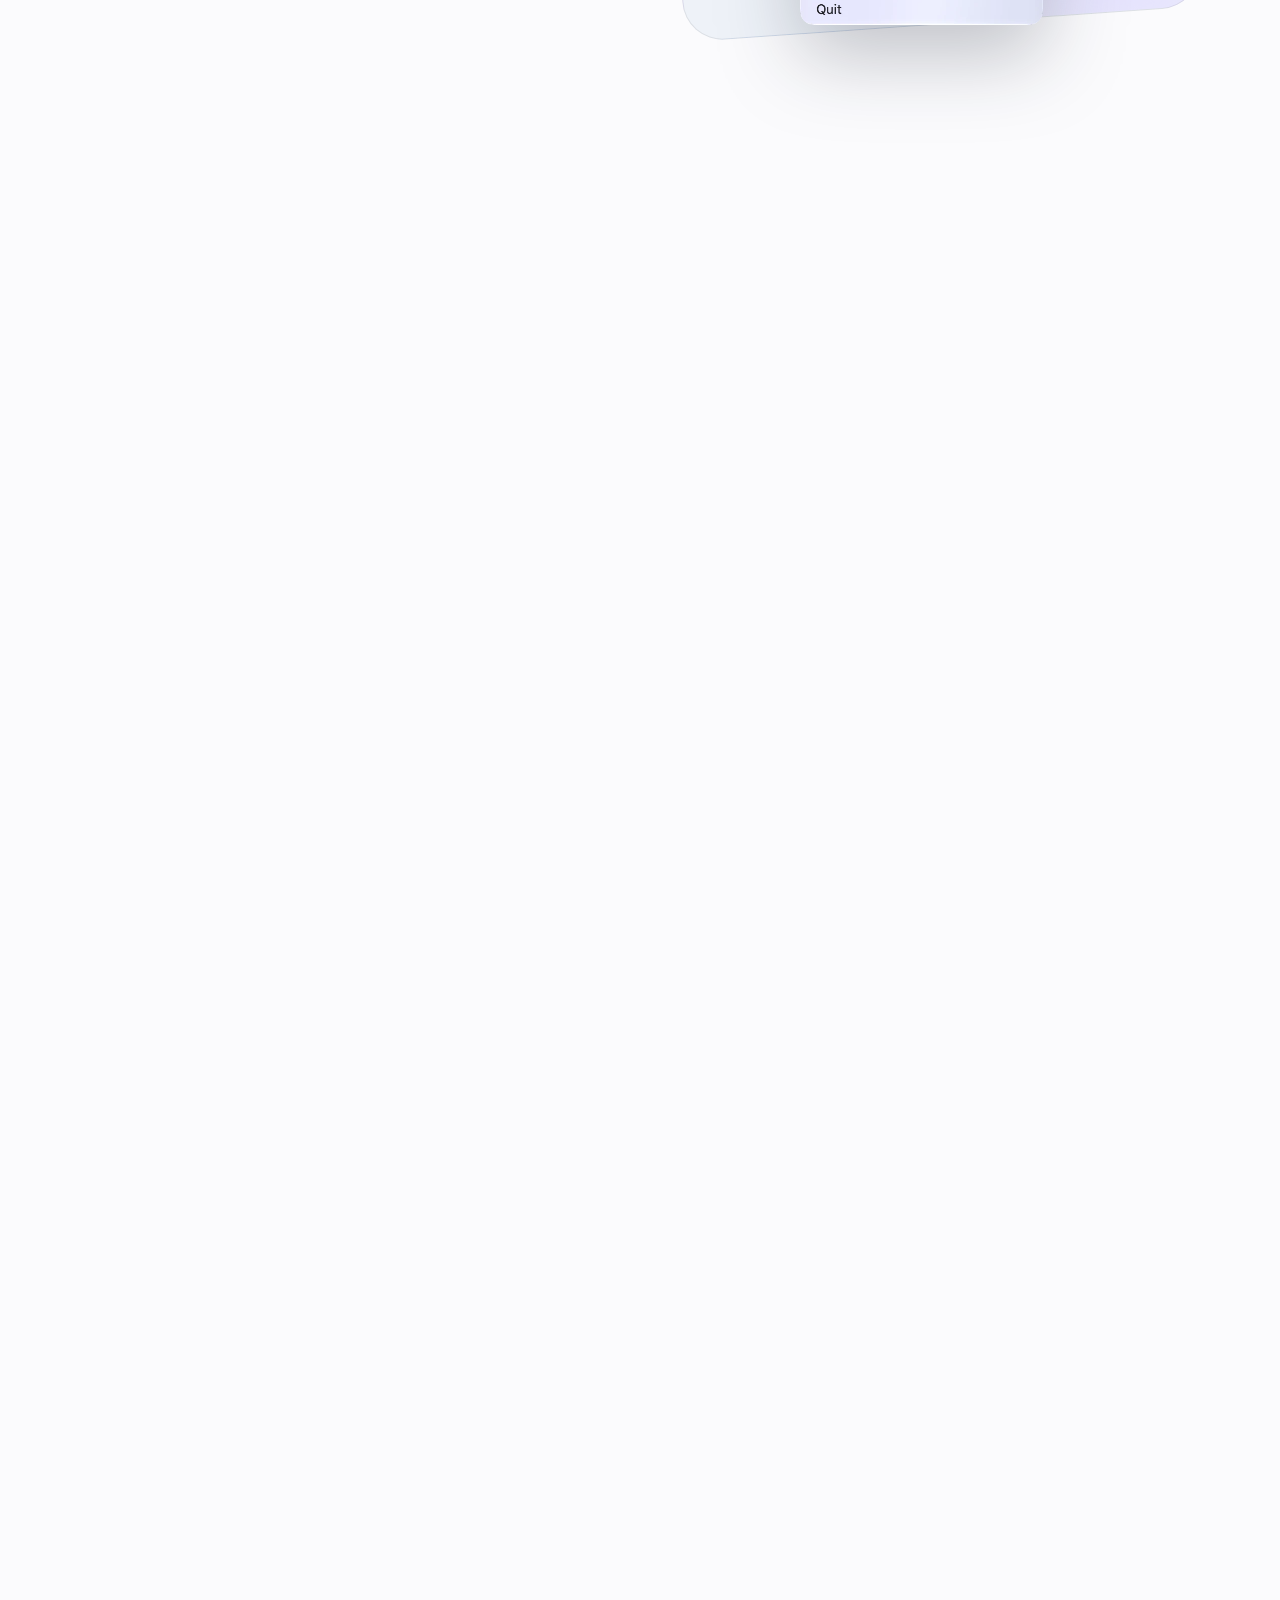
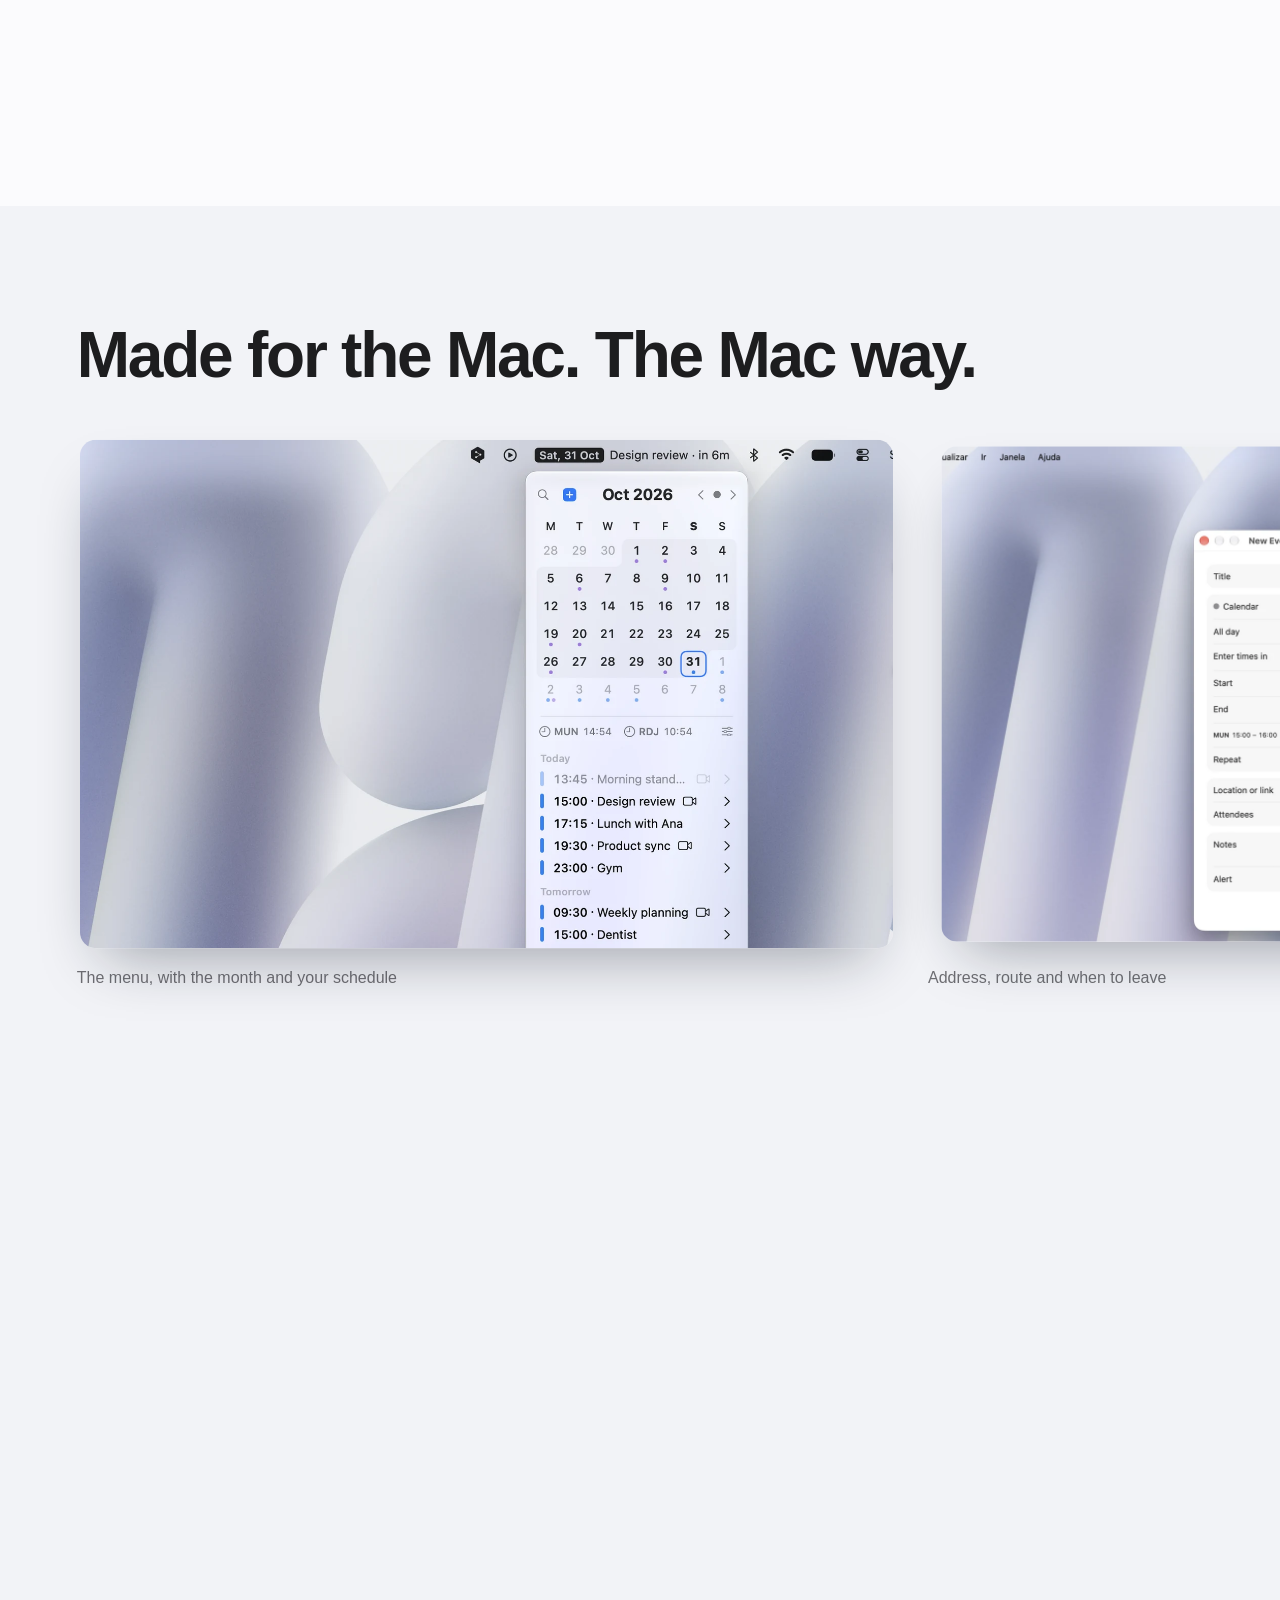
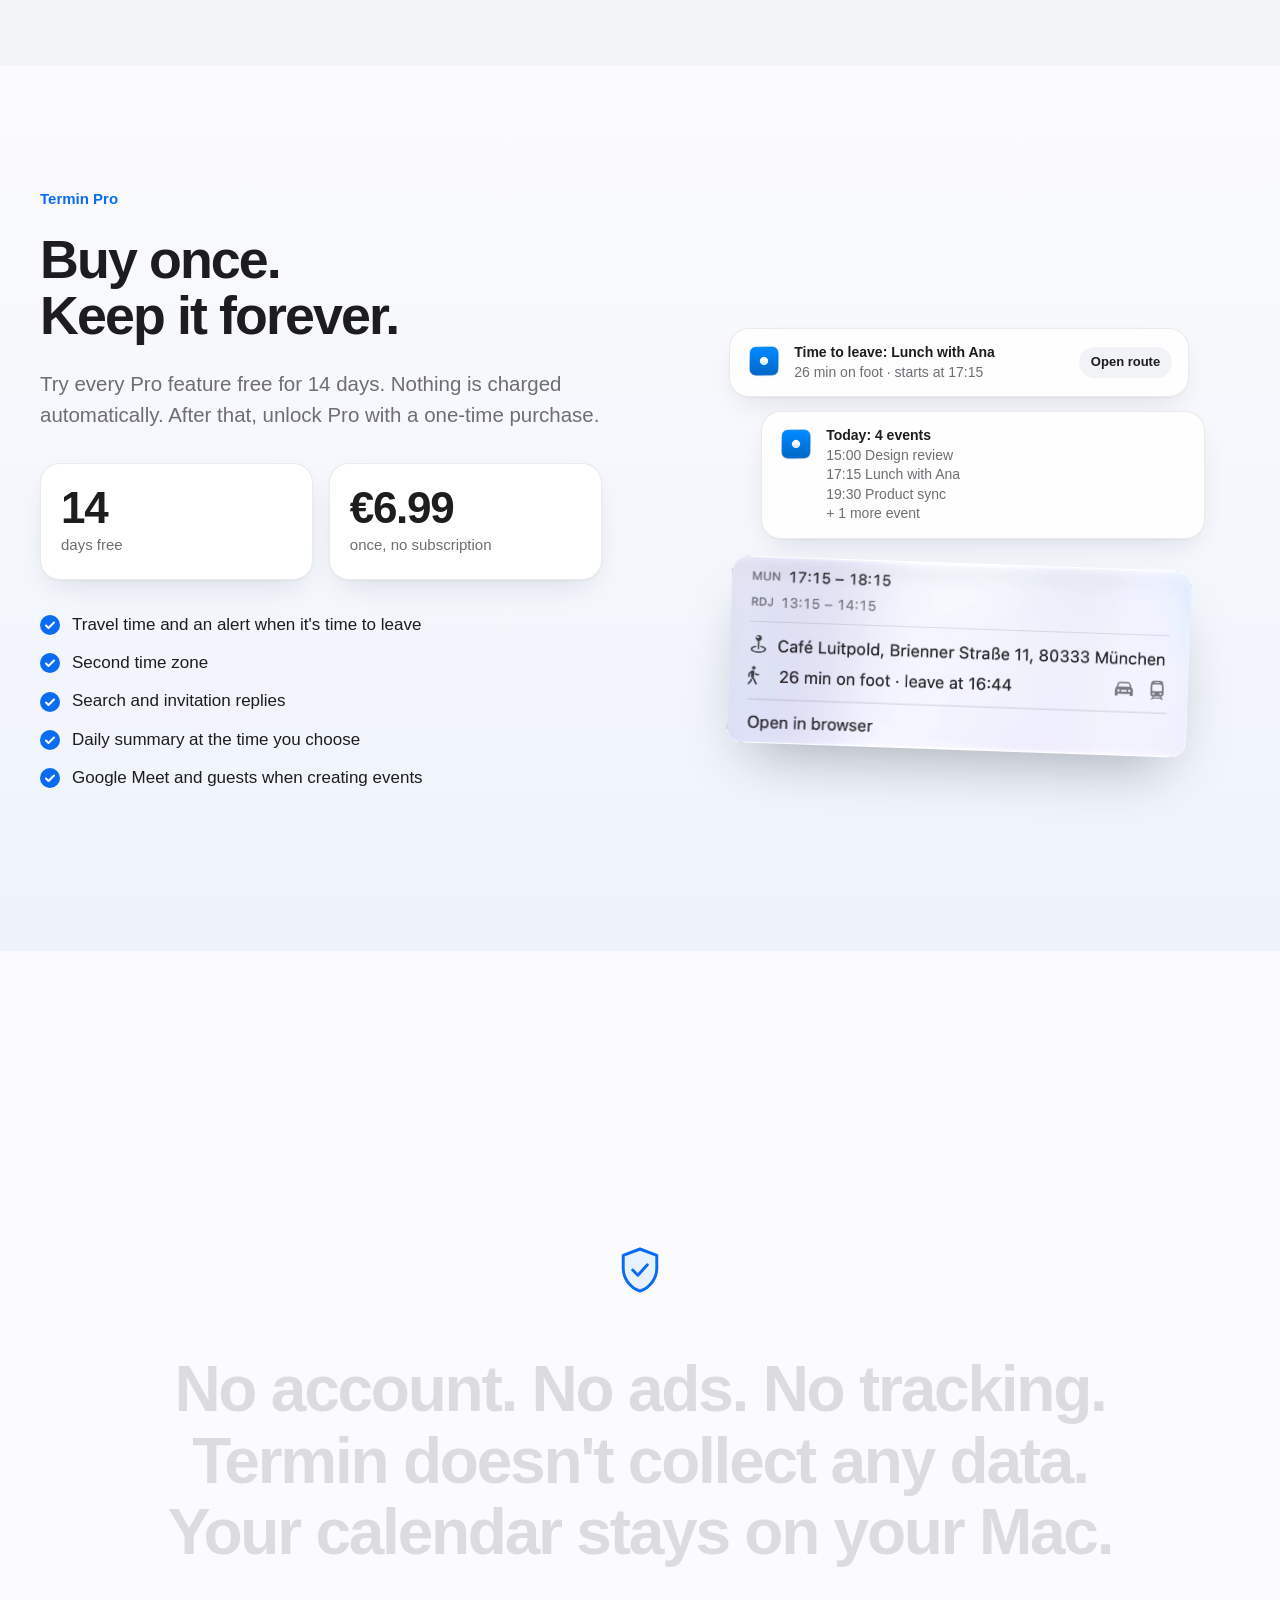
==== commit a88ae233: "Imagem própria para a prévia do link Co-Authored-By: Claude Opus 5.5 <noreply@anthropic.com>" ====
--- a/index.html
+++ b/index.html
@@ -7,8 +7,16 @@
 <meta name="description" content="O Termin coloca a sua próxima reunião na barra de menus do Mac. Entre nas chamadas com um clique, saiba a hora de sair e veja dois fusos horários.">
 <meta property="og:title" content="Termin – Sua próxima reunião, sempre à vista">
 <meta property="og:description" content="Sua agenda na barra de menus do Mac. Sem conta, sem anúncios, sem rastreamento.">
-<meta property="og:image" content="https://termin-app.com/img/tela.webp">
+<meta property="og:type" content="website">
+<meta property="og:site_name" content="Termin">
+<meta property="og:locale" content="pt_BR">
+<meta property="og:image" content="https://termin-app.com/img/compartilhar.png">
+<meta property="og:image:type" content="image/png">
+<meta property="og:image:width" content="1200">
+<meta property="og:image:height" content="630">
+<meta property="og:image:alt" content="O menu do Termin aberto na barra de menus do Mac, com o calendário do mês e as reuniões do dia">
 <meta property="og:url" content="https://termin-app.com/">
+<meta name="twitter:card" content="summary_large_image">
 <link rel="canonical" href="https://termin-app.com/">
 <meta name="theme-color" content="#fbfbfd">
 <link rel="icon" href="img/icon.png">
